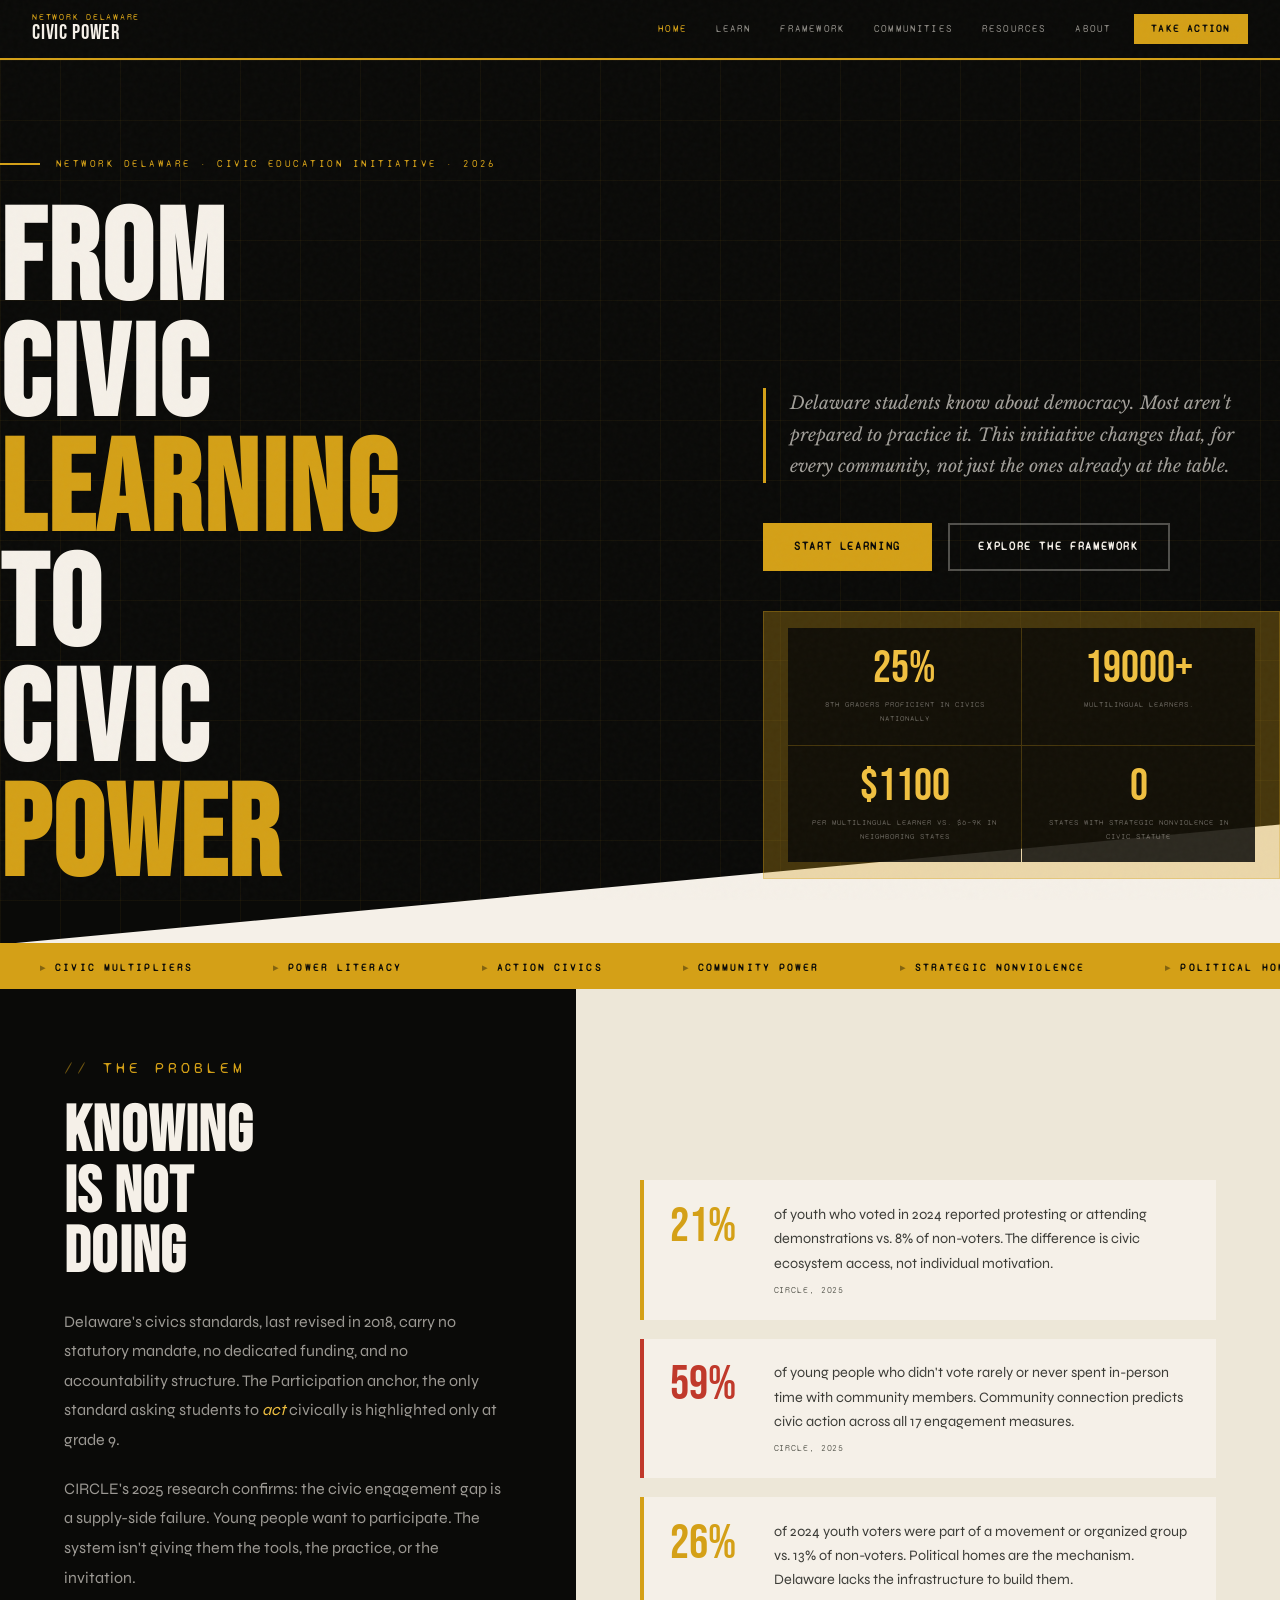
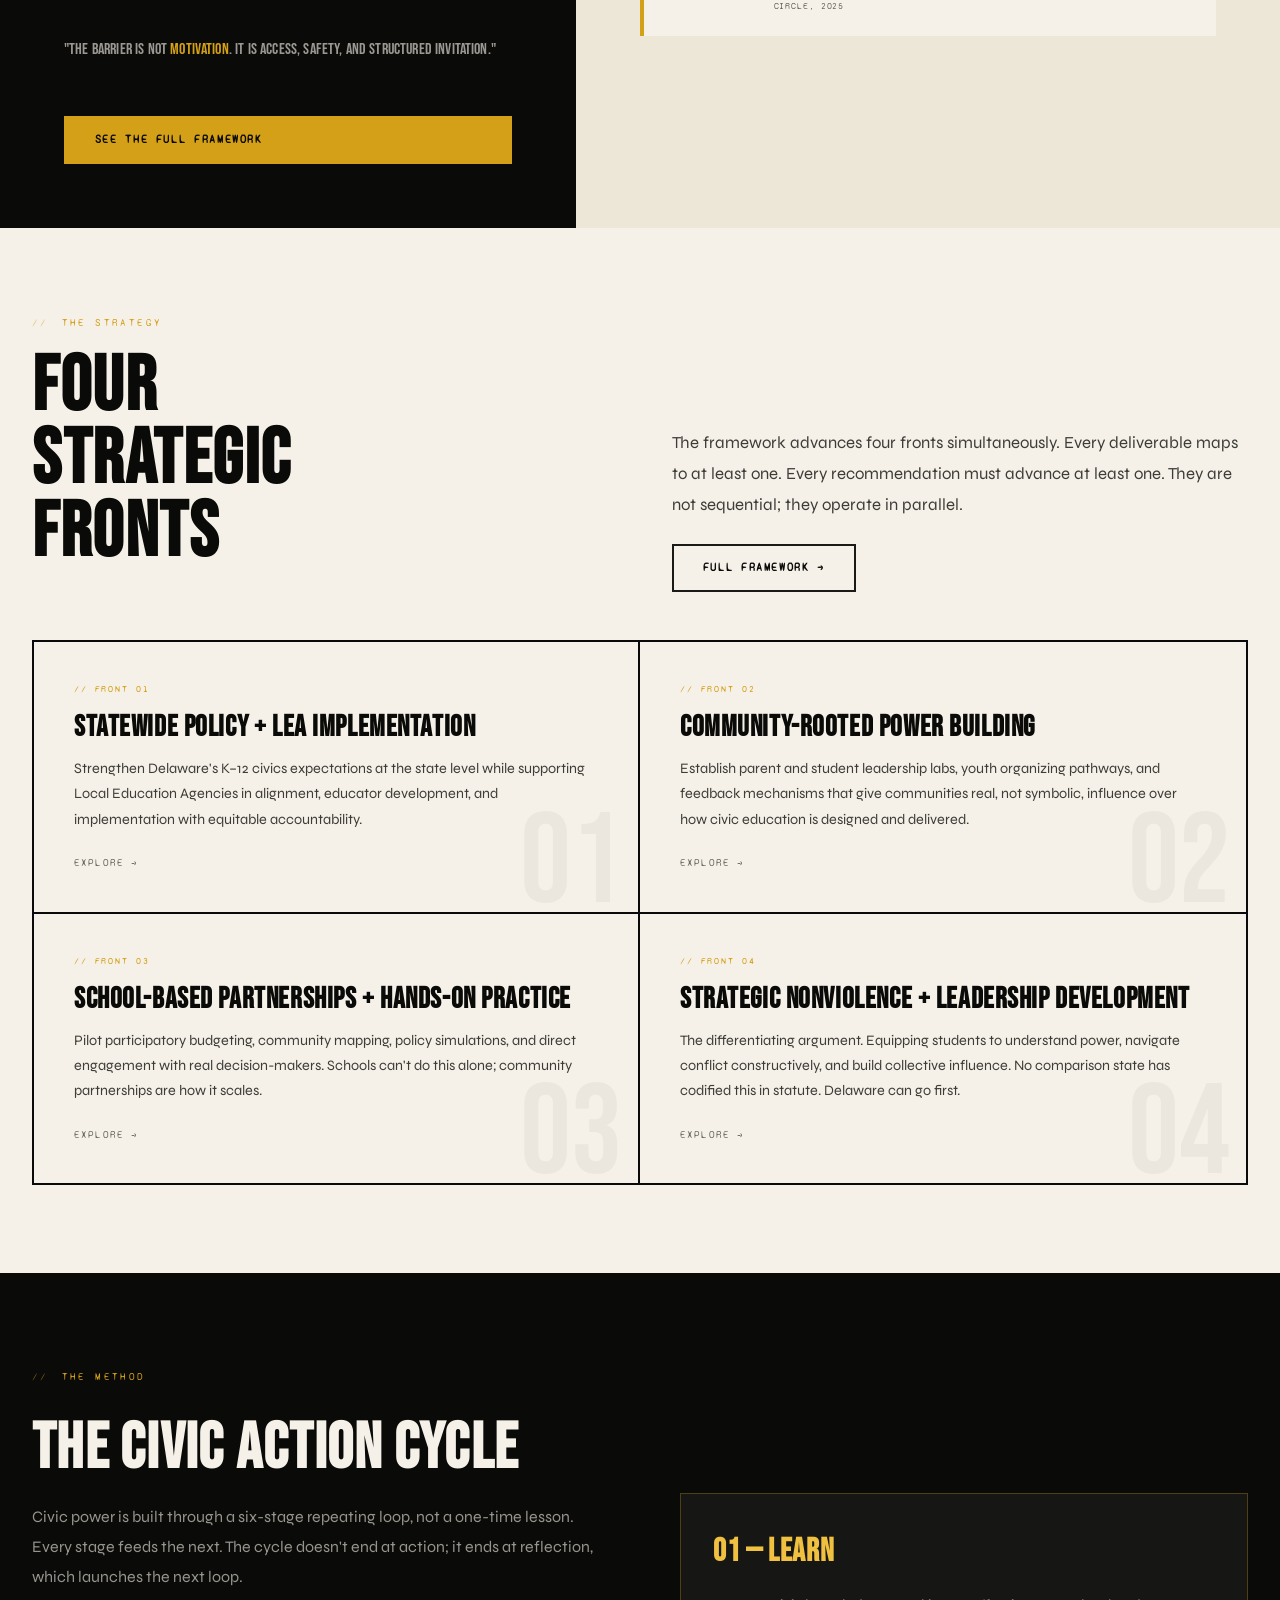
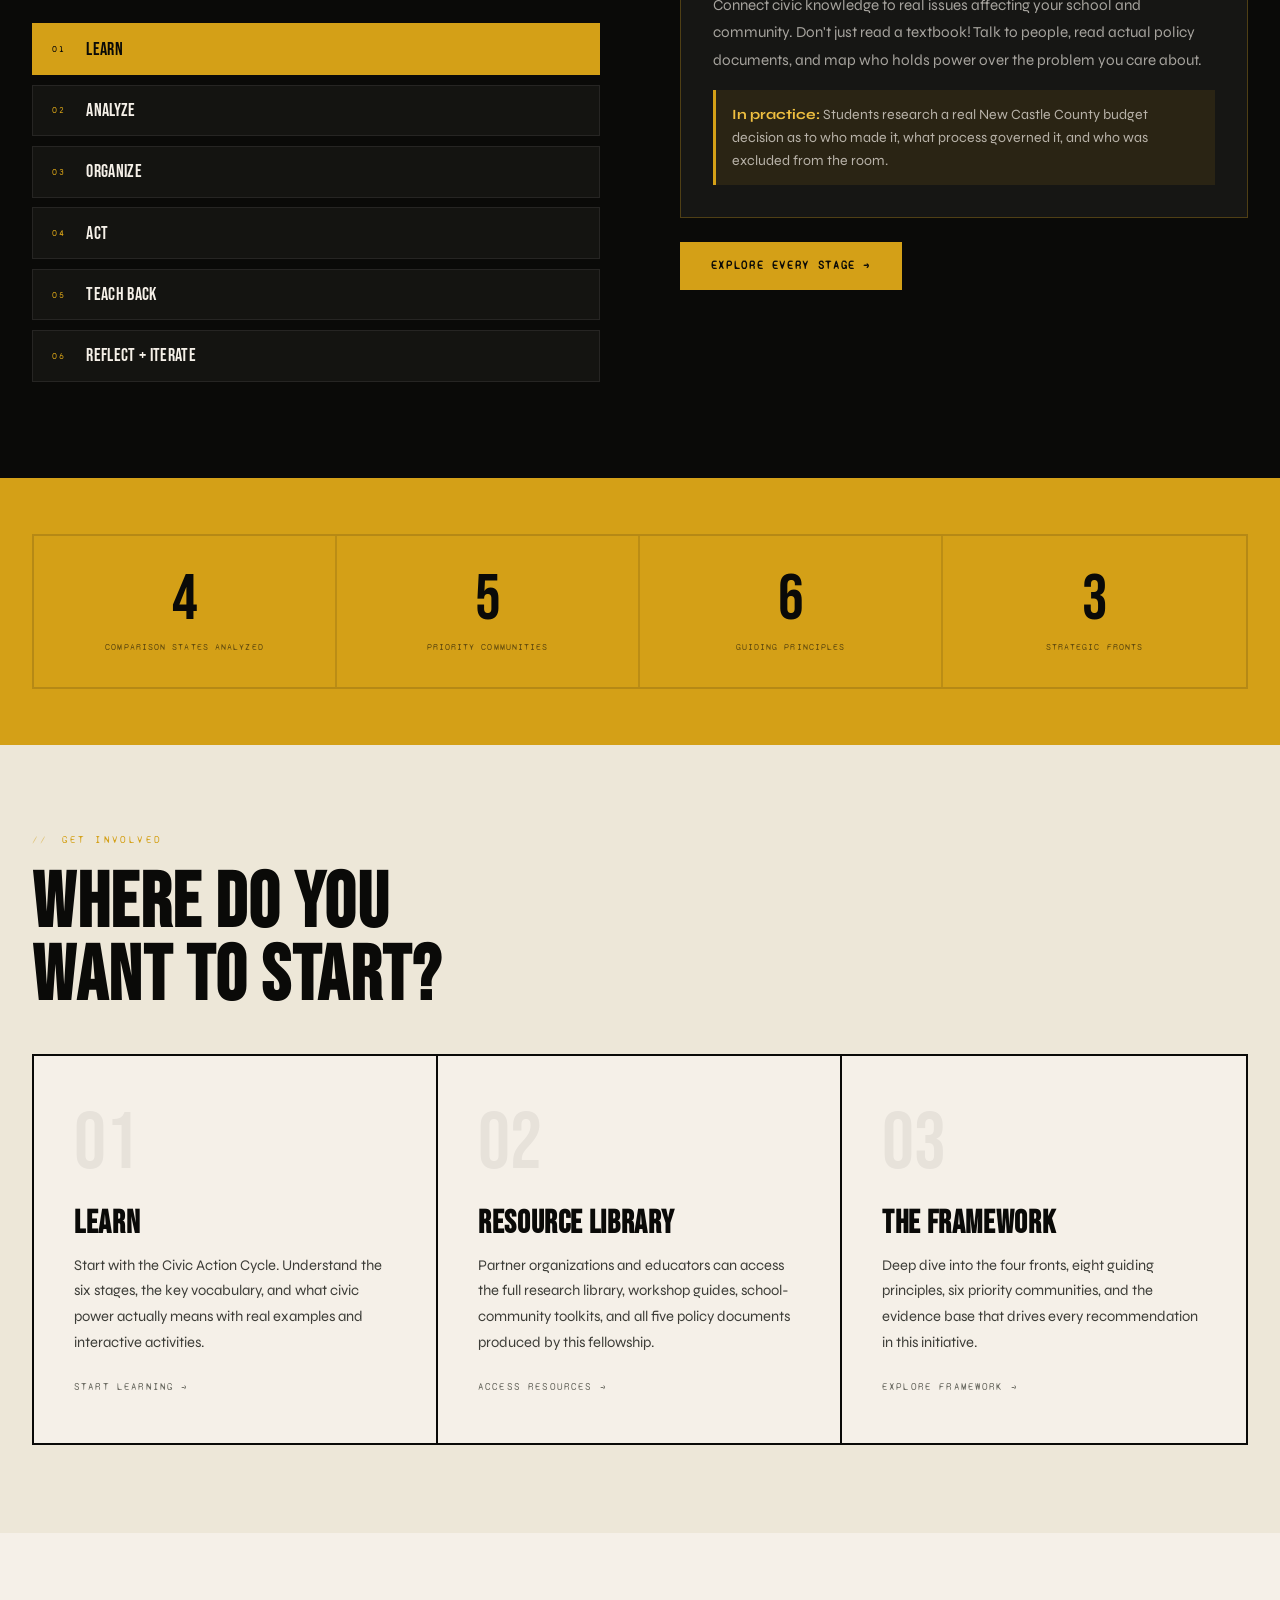
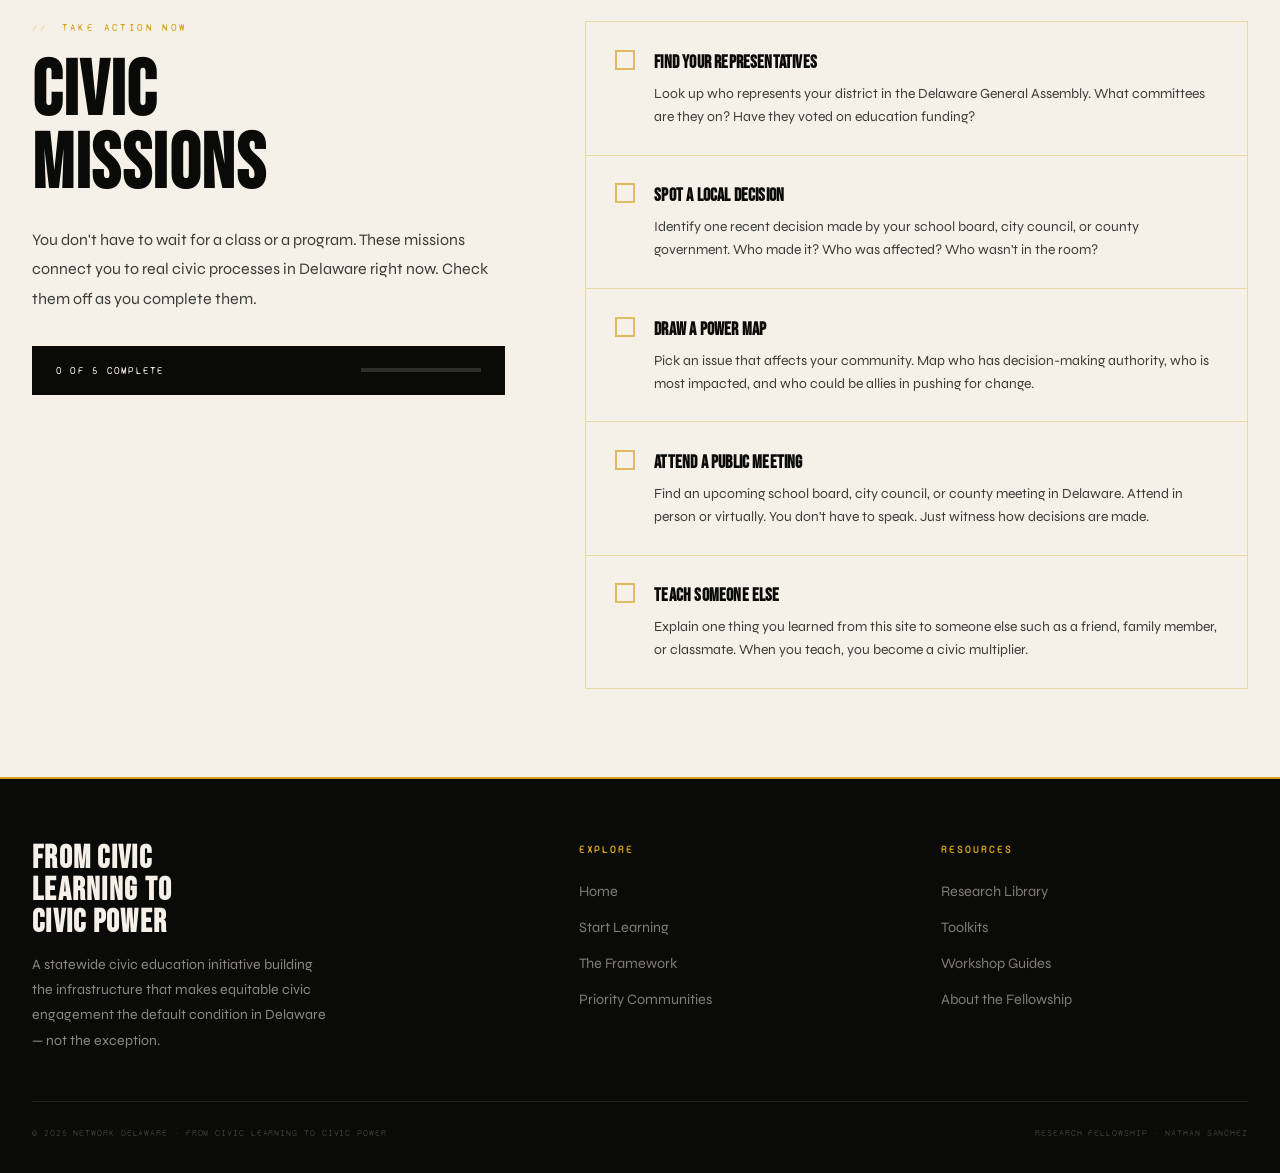
==== index.html @ 2a91a063 "Update" ====
<!DOCTYPE html>
<html lang="en">
<head>
  <meta charset="UTF-8">
  <meta name="viewport" content="width=device-width, initial-scale=1.0">
  <meta name="description" content="From Civic Learning to Civic Power — Network Delaware's statewide K–12 civic education initiative building equitable civic capacity across all communities.">
  <title>From Civic Learning to Civic Power | Network Delaware</title>
  <link rel="stylesheet" href="styles/main.css">
  <style>
    /* ── HERO ─────────────────────────────────────────────── */
    .hero {
      background: var(--black);
      min-height: 92vh;
      display: grid;
      grid-template-rows: 1fr auto;
      position: relative;
      overflow: hidden;
    }
    .hero-grid-bg {
      position: absolute; inset: 0; pointer-events: none;
      background-image:
        linear-gradient(rgba(212,160,23,0.06) 1px, transparent 1px),
        linear-gradient(90deg, rgba(212,160,23,0.06) 1px, transparent 1px);
      background-size: 60px 60px;
    }
    .hero-diagonal {
      position: absolute; bottom: -1px; left: 0; right: 0;
      height: 120px; background: var(--paper);
      clip-path: polygon(0 100%, 100% 100%, 100% 0);
    }
    .hero-content {
      display: flex; flex-direction: column; justify-content: center;
      padding: 6rem 0 3rem;
      position: relative; z-index: 2;
    }
    .hero-eyebrow {
      font-family: var(--font-mono); font-size: 0.62rem;
      letter-spacing: 0.25em; text-transform: uppercase;
      color: var(--gold); margin-bottom: 2rem;
      display: flex; align-items: center; gap: 1rem;
      opacity: 0; animation: fadeUp 0.7s var(--ease-out) 0.1s forwards;
    }
    .hero-eyebrow::before { content: ''; width: 40px; height: 2px; background: var(--gold); }
    .hero-main { display: grid; grid-template-columns: 1.15fr 0.85fr; gap: 4rem; align-items: end; }
    .hero-title {
      font-family: var(--font-display);
      font-size: clamp(4rem, 10vw, 9rem);
      line-height: 0.9; color: var(--white);
      letter-spacing: 0.02em;
      opacity: 0; animation: fadeUp 0.8s var(--ease-out) 0.25s forwards;
    }
    .hero-title .gold { color: var(--gold); }
    .hero-title .strike {
      position: relative; display: inline-block;
      text-decoration: none;
    }
    .hero-title .strike::after {
      content: ''; position: absolute;
      left: 0; right: 0; top: 50%; height: 6px;
      background: var(--red); transform: rotate(-1deg);
    }
    .hero-right {
      opacity: 0; animation: fadeUp 0.7s var(--ease-out) 0.45s forwards;
      padding-bottom: 1rem;
    }
    .hero-sub {
      font-family: var(--font-serif); font-size: 1.1rem; font-style: italic;
      color: rgba(245,240,232,0.65); line-height: 1.8;
      margin-bottom: 2.5rem; border-left: 3px solid var(--gold);
      padding-left: 1.5rem;
    }
    .hero-btns { display: flex; gap: 1rem; flex-wrap: wrap; }
    .hero-ticker {
      background: rgba(212,160,23,0.08); border: 1px solid var(--border);
      padding: 1rem 1.5rem; margin-top: 2.5rem;
      display: grid; grid-template-columns: 1fr 1fr;
      gap: 1px; background: var(--border);
    }
    .ticker-cell {
      background: rgba(10,10,8,0.85);
      padding: 1.2rem 1rem; text-align: center;
    }
    .ticker-num {
      font-family: var(--font-display); font-size: 2.8rem;
      color: var(--gold-lt); display: block; line-height: 1;
    }
    .ticker-label {
      font-family: var(--font-mono); font-size: 0.52rem;
      letter-spacing: 0.12em; text-transform: uppercase;
      color: rgba(245,240,232,0.35); display: block; margin-top: 0.4rem;
    }
    @keyframes fadeUp { from { opacity: 0; transform: translateY(20px); } to { opacity: 1; transform: none; } }

    /* ── ARGUMENT SECTION ─────────────────────────────────── */
    .argument-wrap { background: var(--paper); }
    .argument-inner {
      display: grid; grid-template-columns: 0.9fr 1.1fr;
      gap: 0; min-height: 480px;
    }
    .argument-left {
      background: var(--black); padding: 4rem;
      display: flex; flex-direction: column; justify-content: center;
    }
    .argument-left .section-label { color: var(--gold); }
    .argument-left .section-title { color: var(--white); font-size: clamp(2.5rem, 5vw, 4rem); }
    .argument-left p {
      color: rgba(245,240,232,0.62); line-height: 1.85;
      font-size: 1rem; margin-bottom: 1.2rem;
    }
    .argument-right {
      background: var(--paper-dk); padding: 4rem;
      display: flex; flex-direction: column; gap: 1.2rem; justify-content: center;
    }
    .data-block {
      background: var(--white); border-left: 4px solid var(--gold);
      padding: 1.4rem 1.6rem; display: flex; gap: 1.5rem; align-items: flex-start;
    }
    .data-block.red-accent { border-left-color: var(--red); }
    .data-num {
      font-family: var(--font-display); font-size: 3rem;
      color: var(--gold); line-height: 1; flex-shrink: 0; min-width: 80px;
    }
    .data-num.red { color: var(--red); }
    .data-body p { font-size: 0.9rem; color: var(--gray); line-height: 1.7; }
    .data-body small {
      font-family: var(--font-mono); font-size: 0.55rem;
      letter-spacing: 0.1em; text-transform: uppercase;
      color: var(--gray-lt); display: block; margin-top: 0.4rem;
    }
    .blockquote-pull {
      font-family: var(--font-display); font-size: 2rem;
      color: var(--white); line-height: 1.1; margin-top: 1.5rem;
      letter-spacing: 0.01em;
    }
    .blockquote-pull span { color: var(--gold); }

    /* ── FRONTS ───────────────────────────────────────────── */
    .fronts-wrap { background: var(--paper); overflow: hidden; }
    .fronts-header {
      display: grid; grid-template-columns: 1fr 1fr;
      gap: 4rem; align-items: end; margin-bottom: 3rem;
    }
    .fronts-grid {
      display: grid; grid-template-columns: 1fr 1fr;
      gap: 0; border: 2px solid var(--black);
    }
    .front-card {
      border-right: 2px solid var(--black);
      border-bottom: 2px solid var(--black);
      padding: 2.5rem; background: var(--white);
      transition: background 0.25s; cursor: default;
      position: relative; overflow: hidden;
    }
    .front-card:nth-child(2n) { border-right: none; }
    .front-card:nth-child(3), .front-card:nth-child(4) { border-bottom: none; }
    .front-card::before {
      content: attr(data-num);
      font-family: var(--font-display); font-size: 8rem;
      color: rgba(10,10,8,0.04); position: absolute;
      bottom: -1rem; right: 1rem; line-height: 1;
      pointer-events: none; transition: color 0.25s;
    }
    .front-card:hover { background: var(--black); }
    .front-card:hover .front-num { color: var(--gold); }
    .front-card:hover h3 { color: var(--white); }
    .front-card:hover p { color: rgba(245,240,232,0.55); }
    .front-card:hover .front-arrow { color: var(--gold); }
    .front-card:hover::before { color: rgba(212,160,23,0.08); }
    .front-num {
      font-family: var(--font-mono); font-size: 0.58rem;
      letter-spacing: 0.2em; text-transform: uppercase;
      color: var(--gold); margin-bottom: 1rem; display: block;
      transition: color 0.25s;
    }
    .front-card h3 {
      font-family: var(--font-display); font-size: 1.8rem;
      color: var(--black); margin-bottom: 0.8rem; line-height: 1.05;
      letter-spacing: 0.02em; transition: color 0.25s;
    }
    .front-card p {
      font-size: 0.9rem; color: var(--gray); line-height: 1.75;
      position: relative; z-index: 1; transition: color 0.25s;
    }
    .front-arrow {
      margin-top: 1.5rem; display: block;
      font-family: var(--font-mono); font-size: 0.6rem;
      letter-spacing: 0.12em; text-transform: uppercase;
      color: var(--gray-lt); transition: color 0.25s;
    }

    /* ── CIVIC ACTION WHEEL ───────────────────────────────── */
    .cycle-wrap { background: var(--black); padding: 6rem 0; overflow: hidden; }
    .cycle-inner { display: grid; grid-template-columns: 1fr 1fr; gap: 5rem; align-items: center; }
    .cycle-left .section-label { color: var(--gold); }
    .cycle-left .section-title { color: var(--white); font-size: clamp(2.5rem, 5vw, 4rem); }
    .cycle-left p { color: rgba(245,240,232,0.6); line-height: 1.85; margin-bottom: 2rem; }
    .cycle-visual { position: relative; }
    .cycle-wheel {
      width: 340px; height: 340px; position: relative; margin: 0 auto;
    }
    .cycle-svg { width: 100%; height: 100%; }
    .cycle-detail {
      background: rgba(245,240,232,0.05); border: 1px solid var(--border);
      padding: 2rem; margin-top: 2rem;
    }
    .cycle-detail h4 {
      font-family: var(--font-display); font-size: 2rem;
      color: var(--gold-lt); margin-bottom: 0.8rem; letter-spacing: 0.02em;
    }
    .cycle-detail p { color: rgba(245,240,232,0.65); font-size: 0.95rem; line-height: 1.8; }
    .cycle-detail .cycle-example {
      margin-top: 1rem; padding: 0.8rem 1rem;
      background: rgba(212,160,23,0.1); border-left: 3px solid var(--gold);
      font-size: 0.88rem; color: rgba(245,240,232,0.7);
    }
    .cycle-steps { display: flex; flex-direction: column; gap: 0.6rem; margin-top: 2rem; }
    .cycle-step-btn {
      display: flex; align-items: center; gap: 1rem;
      padding: 0.9rem 1.2rem; background: rgba(245,240,232,0.04);
      border: 1px solid rgba(245,240,232,0.08); cursor: pointer;
      transition: all 0.2s; text-align: left; width: 100%;
    }
    .cycle-step-btn:hover { background: rgba(212,160,23,0.1); border-color: var(--border); }
    .cycle-step-btn.active { background: var(--gold); border-color: var(--gold); }
    .cycle-step-btn.active .step-num, .cycle-step-btn.active .step-name { color: var(--black); }
    .step-num {
      font-family: var(--font-mono); font-size: 0.58rem;
      letter-spacing: 0.15em; color: var(--gold); min-width: 18px;
    }
    .step-name {
      font-family: var(--font-display); font-size: 1.1rem;
      color: var(--white); letter-spacing: 0.02em;
    }

    /* ── STATS STRIP ──────────────────────────────────────── */
    .stats-strip { background: var(--gold); padding: 3.5rem 0; }
    .stats-inner {
      display: grid; grid-template-columns: repeat(4, 1fr);
      gap: 0; border: 2px solid rgba(10,10,8,0.15);
    }
    .stat-block {
      padding: 2rem 1.5rem; text-align: center;
      border-right: 2px solid rgba(10,10,8,0.12);
    }
    .stat-block:last-child { border-right: none; }
    .stat-n {
      font-family: var(--font-display); font-size: 4rem;
      color: var(--black); line-height: 1; display: block;
    }
    .stat-lbl {
      font-family: var(--font-mono); font-size: 0.57rem;
      letter-spacing: 0.12em; text-transform: uppercase;
      color: rgba(10,10,8,0.55); display: block; margin-top: 0.5rem;
    }

    /* ── GET INVOLVED ─────────────────────────────────────── */
    .involved-wrap { background: var(--paper-dk); }
    .involved-grid {
      display: grid; grid-template-columns: repeat(3,1fr);
      gap: 0; border: 2px solid var(--black);
    }
    .involved-card {
      padding: 3rem 2.5rem; border-right: 2px solid var(--black);
      text-decoration: none; color: inherit; display: block;
      transition: background 0.25s; position: relative;
      background: var(--white);
    }
    .involved-card:last-child { border-right: none; }
    .involved-card:hover { background: var(--black); }
    .involved-card:hover h3 { color: var(--gold); }
    .involved-card:hover p { color: rgba(245,240,232,0.55); }
    .involved-card:hover .inv-arrow { color: var(--gold); }
    .inv-num {
      font-family: var(--font-display); font-size: 5rem;
      color: rgba(10,10,8,0.06); line-height: 1; margin-bottom: 1.5rem;
      display: block; transition: color 0.25s;
    }
    .involved-card:hover .inv-num { color: rgba(212,160,23,0.08); }
    .involved-card h3 {
      font-family: var(--font-display); font-size: 2rem;
      color: var(--black); margin-bottom: 0.8rem; line-height: 1;
      letter-spacing: 0.02em; transition: color 0.25s;
    }
    .involved-card p {
      font-size: 0.92rem; color: var(--gray); line-height: 1.75;
      transition: color 0.25s;
    }
    .inv-arrow {
      margin-top: 1.5rem; display: block;
      font-family: var(--font-mono); font-size: 0.6rem;
      letter-spacing: 0.12em; text-transform: uppercase;
      color: var(--gray-lt); transition: color 0.25s;
    }

    /* ── MISSION TICKER ───────────────────────────────────── */
    .mission-wrap { background: var(--paper); padding: 5.5rem 0; }
    .mission-inner { display: grid; grid-template-columns: 1fr 1.4fr; gap: 5rem; align-items: start; }
    .mission-cards { display: flex; flex-direction: column; gap: 0; }
    .mission-item {
      padding: 1.6rem 1.8rem; background: var(--white);
      border: 1px solid var(--border); border-bottom: none;
      display: flex; gap: 1.2rem; align-items: flex-start;
      cursor: pointer; transition: background 0.2s;
    }
    .mission-item:last-child { border-bottom: 1px solid var(--border); }
    .mission-item:hover { background: var(--gold-dim); }
    .mission-check {
      width: 20px; height: 20px; border: 2px solid var(--border-str);
      flex-shrink: 0; margin-top: 2px; display: flex;
      align-items: center; justify-content: center; cursor: pointer;
      transition: all 0.2s;
    }
    .mission-check.done { background: var(--gold); border-color: var(--gold); }
    .mission-check.done::after { content: '✓'; font-size: 0.7rem; color: var(--black); font-weight: 700; }
    .mission-text h4 {
      font-family: var(--font-display); font-size: 1.15rem;
      color: var(--black); margin-bottom: 0.3rem; letter-spacing: 0.01em;
    }
    .mission-text p { font-size: 0.87rem; color: var(--gray); line-height: 1.65; }
    .mission-progress {
      margin-top: 2rem; padding: 1rem 1.5rem;
      background: var(--black); color: var(--white);
      font-family: var(--font-mono); font-size: 0.65rem;
      letter-spacing: 0.12em; text-transform: uppercase;
      display: flex; justify-content: space-between; align-items: center;
    }
    .progress-bar-wrap { width: 120px; height: 4px; background: rgba(245,240,232,0.15); }
    .progress-bar-fill { height: 100%; background: var(--gold); transition: width 0.4s var(--ease-out); }

    @media (max-width: 900px) {
      .hero-main, .argument-inner, .fronts-header, .cycle-inner,
      .mission-inner { grid-template-columns: 1fr; }
      .fronts-grid, .involved-grid { grid-template-columns: 1fr; }
      .fronts-grid .front-card { border-right: none; border-bottom: 2px solid var(--black); }
      .fronts-grid .front-card:last-child { border-bottom: none; }
      .involved-card { border-right: none; border-bottom: 2px solid var(--black); }
      .involved-card:last-child { border-bottom: none; }
      .stats-inner { grid-template-columns: 1fr 1fr; }
      .stat-block:nth-child(2) { border-right: none; }
      .stat-block:nth-child(3) { border-right: 2px solid rgba(10,10,8,0.12); }
      .cycle-wheel { width: 260px; height: 260px; }
      .argument-left, .argument-right { padding: 3rem 2rem; }
    }
    @media (max-width: 600px) {
      .hero-ticker { grid-template-columns: 1fr 1fr; }
      .stats-inner { grid-template-columns: 1fr 1fr; }
    }
  </style>
</head>
<body>
  <div id="nav-placeholder"></div>
  <main id="main">

    <!-- ── HERO ────────────────────────────────────────────── -->
    <section class="hero" aria-labelledby="hero-heading">
      <div class="hero-grid-bg" aria-hidden="true"></div>
      <div class="container hero-content">
        <p class="hero-eyebrow">Network Delaware &middot; Civic Education Initiative &middot; 2026</p>
        <div class="hero-main">
          <div>
            <h1 class="hero-title" id="hero-heading">
              FROM<br>CIVIC<br><span class="gold">LEARNING</span></span><br>TO<br>CIVIC<br><span class="gold">POWER</span>
            </h1>
          </div>
          <div class="hero-right">
            <p class="hero-sub">Delaware students know about democracy. Most aren't prepared to practice it. This initiative changes that, for every community, not just the ones already at the table.</p>
            <div class="hero-btns">
              <a href="learn.html" class="btn btn-gold">Start Learning</a>
              <a href="framework.html" class="btn btn-ghost">Explore the Framework</a>
            </div>
            <div class="hero-ticker" aria-label="Key statistics">
              <div class="ticker-cell">
                <span class="ticker-num" data-count="25" data-suffix="%">&lt;25%</span>
                <span class="ticker-label">8th graders proficient in civics nationally</span>
              </div>
              <div class="ticker-cell">
                <span class="ticker-num" data-count="19000" data-suffix="+">19K+</span>
                <span class="ticker-label">Multilingual learners.</span>
              </div>
              <div class="ticker-cell">
                <span class="ticker-num" data-count="1100" data-prefix="$">$1,100</span>
                <span class="ticker-label">Per multilingual learner vs. $6–9K in neighboring states</span>
              </div>
              <div class="ticker-cell">
                <span class="ticker-num" data-count="0">0</span>
                <span class="ticker-label">States with strategic nonviolence in civic statute</span>
              </div>
            </div>
          </div>
        </div>
      </div>
      <div class="hero-diagonal" aria-hidden="true"></div>
    </section>

    <!-- ── MARQUEE ──────────────────────────────────────────── -->
    <div class="marquee-wrap" aria-hidden="true">
      <div class="marquee-track">
        <span>Civic Multipliers</span><span>Power Literacy</span><span>Action Civics</span>
        <span>Community Power</span><span>Strategic Nonviolence</span><span>Political Homes</span>
        <span>Civic Action Cycle</span><span>Equity by Design</span><span>Four Fronts</span>
        <span>Delaware Leads</span><span>Real Decisions</span><span>Not Symbolic</span>
        <span>Civic Multipliers</span><span>Power Literacy</span><span>Action Civics</span>
        <span>Community Power</span><span>Strategic Nonviolence</span><span>Political Homes</span>
        <span>Civic Action Cycle</span><span>Equity by Design</span><span>Four Fronts</span>
        <span>Delaware Leads</span><span>Real Decisions</span><span>Not Symbolic</span>
      </div>
    </div>

    <!-- ── THE ARGUMENT ─────────────────────────────────────── -->
    <section class="argument-wrap" aria-labelledby="argument-heading">
      <div class="argument-inner">
        <div class="argument-left reveal-left">
          <p class="section-label">The Problem</p>
          <h2 class="section-title" id="argument-heading">KNOWING<br>IS NOT<br>DOING</h2>
          <p>Delaware's civics standards, last revised in 2018, carry no statutory mandate, no dedicated funding, and no accountability structure. The Participation anchor, the only standard asking students to <em style="color:var(--gold-lt);font-style:italic">act</em> civically is highlighted only at grade 9.</p>
          <p>CIRCLE's 2025 research confirms: the civic engagement gap is a supply-side failure. Young people want to participate. The system isn't giving them the tools, the practice, or the invitation.</p>
          <p class="blockquote-pull">"The barrier is not <span>motivation</span>. It is access, safety, and structured invitation."</p>
          <a href="framework.html" class="btn btn-gold" style="margin-top:2rem">See the Full Framework</a>
        </div>
        <div class="argument-right">
          <div class="data-block reveal">
            <span class="data-num" data-count="22" data-suffix="%">22%</span>
            <div class="data-body">
              <p>of youth who voted in 2024 reported protesting or attending demonstrations vs. 8% of non-voters. The difference is civic ecosystem access, not individual motivation.</p>
              <small>CIRCLE, 2025</small>
            </div>
          </div>
          <div class="data-block red-accent reveal reveal-delay-1">
            <span class="data-num red" data-count="61" data-suffix="%">61%</span>
            <div class="data-body">
              <p>of young people who didn't vote rarely or never spent in-person time with community members. Community connection predicts civic action across all 17 engagement measures.</p>
              <small>CIRCLE, 2025</small>
            </div>
          </div>
          <div class="data-block reveal reveal-delay-2">
            <span class="data-num" data-count="27" data-suffix="%">27%</span>
            <div class="data-body">
              <p>of 2024 youth voters were part of a movement or organized group vs. 13% of non-voters. Political homes are the mechanism. Delaware lacks the infrastructure to build them.</p>
              <small>CIRCLE, 2025</small>
            </div>
          </div>
        </div>
      </div>
    </section>

    <!-- ── FOUR FRONTS ───────────────────────────────────────── -->
    <section class="fronts-wrap section-pad" aria-labelledby="fronts-heading">
      <div class="container">
        <div class="fronts-header">
          <div class="reveal">
            <p class="section-label">The Strategy</p>
            <h2 class="section-title" id="fronts-heading">FOUR<br>STRATEGIC<br>FRONTS</h2>
          </div>
          <div class="reveal reveal-delay-1">
            <p class="section-body" style="margin-bottom:1.5rem">The framework advances four fronts simultaneously. Every deliverable maps to at least one. Every recommendation must advance at least one. They are not sequential; they operate in parallel.</p>
            <a href="framework.html" class="btn btn-outline">Full Framework →</a>
          </div>
        </div>
        <div class="fronts-grid">
          <a href="framework.html#front1" class="front-card reveal" data-num="01">
            <span class="front-num">// Front 01</span>
            <h3>STATEWIDE POLICY + LEA IMPLEMENTATION</h3>
            <p>Strengthen Delaware's K–12 civics expectations at the state level while supporting Local Education Agencies in alignment, educator development, and implementation with equitable accountability.</p>
            <span class="front-arrow">Explore →</span>
          </a>
          <a href="framework.html#front2" class="front-card reveal reveal-delay-1" data-num="02">
            <span class="front-num">// Front 02</span>
            <h3>COMMUNITY-ROOTED POWER BUILDING</h3>
            <p>Establish parent and student leadership labs, youth organizing pathways, and feedback mechanisms that give communities real, not symbolic, influence over how civic education is designed and delivered.</p>
            <span class="front-arrow">Explore →</span>
          </a>
          <a href="framework.html#front3" class="front-card reveal reveal-delay-2" data-num="03">
            <span class="front-num">// Front 03</span>
            <h3>SCHOOL-BASED PARTNERSHIPS + HANDS-ON PRACTICE</h3>
            <p>Pilot participatory budgeting, community mapping, policy simulations, and direct engagement with real decision-makers. Schools can't do this alone; community partnerships are how it scales.</p>
            <span class="front-arrow">Explore →</span>
          </a>
          <a href="framework.html#front4" class="front-card reveal reveal-delay-3" data-num="04">
            <span class="front-num">// Front 04</span>
            <h3>STRATEGIC NONVIOLENCE + LEADERSHIP DEVELOPMENT</h3>
            <p>The differentiating argument. Equipping students to understand power, navigate conflict constructively, and build collective influence. No comparison state has codified this in statute. Delaware can go first.</p>
            <span class="front-arrow">Explore →</span>
          </a>
        </div>
      </div>
    </section>

    <!-- ── CIVIC ACTION CYCLE ─────────────────────────────────── -->
    <section class="cycle-wrap" aria-labelledby="cycle-heading">
      <div class="container">
        <div class="cycle-inner">
          <div class="cycle-left">
            <p class="section-label reveal">The Method</p>
            <h2 class="section-title reveal" id="cycle-heading">THE CIVIC ACTION CYCLE</h2>
            <p class="reveal">Civic power is built through a six-stage repeating loop, not a one-time lesson. Every stage feeds the next. The cycle doesn't end at action; it ends at reflection, which launches the next loop.</p>
            <div class="cycle-steps">
              <button class="cycle-step-btn active" data-step="0">
                <span class="step-num">01</span><span class="step-name">LEARN</span>
              </button>
              <button class="cycle-step-btn" data-step="1">
                <span class="step-num">02</span><span class="step-name">ANALYZE</span>
              </button>
              <button class="cycle-step-btn" data-step="2">
                <span class="step-num">03</span><span class="step-name">ORGANIZE</span>
              </button>
              <button class="cycle-step-btn" data-step="3">
                <span class="step-num">04</span><span class="step-name">ACT</span>
              </button>
              <button class="cycle-step-btn" data-step="4">
                <span class="step-num">05</span><span class="step-name">TEACH BACK</span>
              </button>
              <button class="cycle-step-btn" data-step="5">
                <span class="step-num">06</span><span class="step-name">REFLECT + ITERATE</span>
              </button>
            </div>
          </div>
          <div class="cycle-visual">
            <div class="cycle-detail" id="cycle-detail">
              <h4 id="cycle-title">01 — LEARN</h4>
              <p id="cycle-desc">Connect civic knowledge to real issues affecting your school and community. Don't just read a textbook! Talk to people, read actual policy documents, and map who holds power over the problem you care about.</p>
              <div class="cycle-example" id="cycle-example">
                <strong style="color:var(--gold-lt)">In practice:</strong> Students research a real New Castle County budget decision as to who made it, what process governed it, and who was excluded from the room.
              </div>
            </div>
            <a href="learn.html" class="btn btn-gold" style="margin-top:1.5rem;display:inline-flex">Explore Every Stage →</a>
          </div>
        </div>
      </div>
    </section>

    <!-- ── STATS STRIP ─────────────────────────────────────────── -->
    <div class="stats-strip" aria-label="Key initiative statistics">
      <div class="container">
        <div class="stats-inner">
          <div class="stat-block reveal">
            <span class="stat-n" data-count="5">5</span>
            <span class="stat-lbl">Comparison States Analyzed</span>
          </div>
          <div class="stat-block reveal reveal-delay-1">
            <span class="stat-n" data-count="6">6</span>
            <span class="stat-lbl">Priority Communities</span>
          </div>
          <div class="stat-block reveal reveal-delay-2">
            <span class="stat-n" data-count="8">8</span>
            <span class="stat-lbl">Guiding Principles</span>
          </div>
          <div class="stat-block reveal reveal-delay-3">
            <span class="stat-n" data-count="4">4</span>
            <span class="stat-lbl">Strategic Fronts</span>
          </div>
        </div>
      </div>
    </div>

    <!-- ── GET INVOLVED ────────────────────────────────────────── -->
    <section class="involved-wrap section-pad" aria-labelledby="involved-heading" id="act">
      <div class="container">
        <p class="section-label reveal">Get Involved</p>
        <h2 class="section-title reveal" id="involved-heading" style="margin-bottom:2.5rem">WHERE DO YOU<br>WANT TO START?</h2>
        <div class="involved-grid">
          <a href="learn.html" class="involved-card reveal">
            <span class="inv-num">01</span>
            <h3>LEARN</h3>
            <p>Start with the Civic Action Cycle. Understand the six stages, the key vocabulary, and what civic power actually means with real examples and interactive activities.</p>
            <span class="inv-arrow">Start Learning →</span>
          </a>
          <a href="resources.html" class="involved-card reveal reveal-delay-1">
            <span class="inv-num">02</span>
            <h3>RESOURCE LIBRARY</h3>
            <p>Partner organizations and educators can access the full research library, workshop guides, school-community toolkits, and all five policy documents produced by this fellowship.</p>
            <span class="inv-arrow">Access Resources →</span>
          </a>
          <a href="framework.html" class="involved-card reveal reveal-delay-2">
            <span class="inv-num">03</span>
            <h3>THE FRAMEWORK</h3>
            <p>Deep dive into the four fronts, eight guiding principles, six priority communities, and the evidence base that drives every recommendation in this initiative.</p>
            <span class="inv-arrow">Explore Framework →</span>
          </a>
        </div>
      </div>
    </section>

    <!-- ── CIVIC MISSIONS ─────────────────────────────────────── -->
    <section class="mission-wrap" aria-labelledby="mission-heading">
      <div class="container">
        <div class="mission-inner">
          <div>
            <p class="section-label reveal">Take Action Now</p>
            <h2 class="section-title reveal" id="mission-heading">CIVIC<br>MISSIONS</h2>
            <p class="reveal" style="color:var(--gray);line-height:1.85;margin-bottom:2rem">You don't have to wait for a class or a program. These missions connect you to real civic processes in Delaware right now. Check them off as you complete them.</p>
            <div class="mission-progress reveal">
              <span id="mission-count">0 of 5 Complete</span>
              <div class="progress-bar-wrap">
                <div class="progress-bar-fill" id="mission-bar" style="width:0%"></div>
              </div>
            </div>
          </div>
          <div class="mission-cards reveal reveal-delay-1">
            <div class="mission-item" onclick="toggleMission(this)">
              <div class="mission-check"></div>
              <div class="mission-text">
                <h4>Find Your Representatives</h4>
                <p>Look up who represents your district in the Delaware General Assembly. What committees are they on? Have they voted on education funding?</p>
              </div>
            </div>
            <div class="mission-item" onclick="toggleMission(this)">
              <div class="mission-check"></div>
              <div class="mission-text">
                <h4>Spot a Local Decision</h4>
                <p>Identify one recent decision made by your school board, city council, or county government. Who made it? Who was affected? Who wasn't in the room?</p>
              </div>
            </div>
            <div class="mission-item" onclick="toggleMission(this)">
              <div class="mission-check"></div>
              <div class="mission-text">
                <h4>Draw a Power Map</h4>
                <p>Pick an issue that affects your community. Map who has decision-making authority, who is most impacted, and who could be allies in pushing for change.</p>
              </div>
            </div>
            <div class="mission-item" onclick="toggleMission(this)">
              <div class="mission-check"></div>
              <div class="mission-text">
                <h4>Attend a Public Meeting</h4>
                <p>Find an upcoming school board, city council, or county meeting in Delaware. Attend in person or virtually. You don't have to speak. Just witness how decisions are made.</p>
              </div>
            </div>
            <div class="mission-item" onclick="toggleMission(this)">
              <div class="mission-check"></div>
              <div class="mission-text">
                <h4>Teach Someone Else</h4>
                <p>Explain one thing you learned from this site to someone else such as a friend, family member, or classmate. When you teach, you become a civic multiplier.</p>
              </div>
            </div>
          </div>
        </div>
      </div>
    </section>

  </main>
  <div id="footer-placeholder"></div>
  <script src="scripts/main.js"></script>
  <script>
    // Civic Action Cycle
    const cycleData = [
      {
        title: '01 — LEARN',
        desc: 'Connect civic knowledge to real issues affecting your school and community. Read actual policy documents. Map who holds power over the problem you care about — and how that power was acquired.',
        example: 'Students research a real New Castle County budget decision — who made it, what process governed it, and who was excluded from the room.'
      },
      {
        title: '02 — ANALYZE',
        desc: 'Map stakeholders and identify root causes vs. surface symptoms. Ask: whose voices are missing from the current process? What would have to change for those voices to matter?',
        example: 'Students build a power map showing who controls the school district budget, identifying allies, obstacles, and leverage points.'
      },
      {
        title: '03 — ORGANIZE',
        desc: 'Build the coalition. Distribute roles based on skills, not seniority. Agree on a shared strategy — not just a shared goal. Collective strategy is different from individual plans added together.',
        example: 'Students divide into teams: research, communications, coalition-building, and logistics — each with a defined deliverable before the action date.'
      },
      {
        title: '04 — ACT',
        desc: 'Engage a real decision-making space. Testimony. Participatory budgeting. A formal proposal to a school board. The measure is institutional accountability — not whether it got a newsletter mention.',
        example: 'Student cohort presents a community-sourced budget proposal to the school board and receives a written response within 30 days.'
      },
      {
        title: '05 — TEACH BACK',
        desc: 'Share what you learned. Not as a summary — as a facilitated experience that builds the next person\'s capacity to do what you just did. This is how you become a civic multiplier.',
        example: 'Students run a 30-minute workshop for a younger cohort, walking them through the power map they built and what changed because of it.'
      },
      {
        title: '06 — REFLECT + ITERATE',
        desc: 'Be honest. What did the action actually accomplish? What would you change? Reflection is not celebration — it\'s structural analysis that makes the next cycle more effective.',
        example: 'The group identifies which of their three asks the board agreed to, and why — then plans the next campaign accordingly.'
      }
    ];

    document.querySelectorAll('.cycle-step-btn').forEach((btn, i) => {
      btn.addEventListener('click', () => {
        document.querySelectorAll('.cycle-step-btn').forEach(b => b.classList.remove('active'));
        btn.classList.add('active');
        const d = cycleData[i];
        document.getElementById('cycle-title').textContent = d.title;
        document.getElementById('cycle-desc').textContent = d.desc;
        document.getElementById('cycle-example').innerHTML = `<strong style="color:var(--gold-lt)">In practice:</strong> ${d.example}`;
      });
    });

    // Mission tracker
    function toggleMission(el) {
      const check = el.querySelector('.mission-check');
      check.classList.toggle('done');
      updateMissions();
    }
    function updateMissions() {
      const all = document.querySelectorAll('.mission-check');
      const done = document.querySelectorAll('.mission-check.done').length;
      document.getElementById('mission-count').textContent = `${done} of ${all.length} Complete`;
      document.getElementById('mission-bar').style.width = `${(done / all.length) * 100}%`;
    }
  </script>
</body>
</html>
---- styles/main.css ----
/* ============================================================
   FROM CIVIC LEARNING TO CIVIC POWER — Network Delaware
   Revamped Stylesheet — Civic Activist Aesthetic
   ============================================================ */

@import url('https://fonts.googleapis.com/css2?family=Bebas+Neue&family=Syne:wght@400;500;600;700;800&family=Syne+Mono&family=Libre+Baskerville:ital,wght@0,400;0,700;1,400&display=swap');

/* ── TOKENS ─────────────────────────────────────────────── */
:root {
  --black:      #0a0a08;
  --white:      #f5f0e8;
  --gold:       #d4a017;
  --gold-lt:    #f0c040;
  --gold-dim:   rgba(212,160,23,0.15);
  --red:        #c0392b;
  --red-dim:    rgba(192,57,43,0.12);
  --ink:        #1a1a16;
  --gray:       #3d3d38;
  --gray-lt:    #6b6b62;
  --border:     rgba(212,160,23,0.3);
  --border-str: rgba(212,160,23,0.65);
  --paper:      #f5f0e8;
  --paper-dk:   #ede7d8;
  --shadow:     0 6px 32px rgba(10,10,8,0.22);
  --shadow-lg:  0 16px 56px rgba(10,10,8,0.32);
  --radius:     2px;

  --font-display: 'Bebas Neue', 'Impact', sans-serif;
  --font-body:    'Syne', system-ui, sans-serif;
  --font-serif:   'Libre Baskerville', Georgia, serif;
  --font-mono:    'Syne Mono', 'Courier New', monospace;
  --ease-out: cubic-bezier(0.22, 1, 0.36, 1);
}

/* ── RESET ──────────────────────────────────────────────── */
*, *::before, *::after { box-sizing: border-box; margin: 0; padding: 0; }
html { scroll-behavior: smooth; font-size: 16px; }
body {
  font-family: var(--font-body);
  background: var(--paper);
  color: var(--ink);
  line-height: 1.65;
  font-weight: 400;
  -webkit-font-smoothing: antialiased;
  cursor: default;
}
img, video { max-width: 100%; display: block; }
a { color: inherit; text-decoration: none; }
button { font-family: inherit; cursor: pointer; border: none; background: none; }

/* ── NOISE TEXTURE ──────────────────────────────────────── */
body::after {
  content: '';
  position: fixed;
  inset: 0;
  pointer-events: none;
  z-index: 9999;
  opacity: 0.025;
  background-image: url("data:image/svg+xml,%3Csvg viewBox='0 0 200 200' xmlns='http://www.w3.org/2000/svg'%3E%3Cfilter id='n'%3E%3CfeTurbulence type='fractalNoise' baseFrequency='0.9' numOctaves='4' stitchTiles='stitch'/%3E%3C/filter%3E%3Crect width='100%25' height='100%25' filter='url(%23n)'/%3E%3C/svg%3E");
}

/* ── SKIP LINK ──────────────────────────────────────────── */
.skip-link {
  position: absolute; top: -100%; left: 1rem;
  background: var(--black); color: var(--gold);
  padding: 0.5rem 1rem; font-size: 0.85rem; z-index: 9999;
  transition: top 0.2s;
}
.skip-link:focus { top: 1rem; }

/* ── NAV ─────────────────────────────────────────────────── */
#site-nav {
  position: sticky; top: 0; z-index: 800;
  background: var(--black);
  border-bottom: 2px solid var(--gold);
}
.nav-inner {
  max-width: 1280px; margin: 0 auto; padding: 0 2rem;
  display: flex; align-items: center; justify-content: space-between;
  height: 58px;
}
.nav-brand { display: flex; flex-direction: column; line-height: 1.1; }
.nav-brand-top {
  font-family: var(--font-mono); font-size: 0.55rem;
  letter-spacing: 0.2em; text-transform: uppercase; color: var(--gold);
}
.nav-brand-main {
  font-family: var(--font-display); font-size: 1.3rem;
  color: var(--white); letter-spacing: 0.04em;
}
.nav-links { display: flex; align-items: center; gap: 0; list-style: none; }
.nav-links a {
  display: block; padding: 0.4rem 0.9rem;
  font-family: var(--font-mono); font-size: 0.62rem;
  letter-spacing: 0.12em; text-transform: uppercase;
  color: rgba(245,240,232,0.55);
  transition: color 0.18s;
}
.nav-links a:hover { color: var(--gold); }
.nav-links a[aria-current="page"] { color: var(--gold); }
.nav-cta {
  background: var(--gold) !important; color: var(--black) !important;
  font-weight: 700 !important; padding: 0.4rem 1.1rem !important;
  margin-left: 0.5rem;
}
.nav-cta:hover { background: var(--gold-lt) !important; }

.nav-toggle {
  display: none; flex-direction: column; gap: 5px;
  padding: 6px; background: none; border: none;
}
.nav-toggle span {
  width: 22px; height: 2px; background: var(--white);
  border-radius: 2px; transition: all 0.3s; display: block;
}
.nav-toggle[aria-expanded="true"] span:nth-child(1) { transform: rotate(45deg) translate(5px,5px); }
.nav-toggle[aria-expanded="true"] span:nth-child(2) { opacity: 0; }
.nav-toggle[aria-expanded="true"] span:nth-child(3) { transform: rotate(-45deg) translate(5px,-5px); }

/* ── LAYOUT ─────────────────────────────────────────────── */
.container { max-width: 1280px; margin: 0 auto; padding: 0 2rem; }
.section-pad { padding: 5.5rem 0; }
.section-pad-sm { padding: 3.5rem 0; }

.section-label {
  font-family: var(--font-mono); font-size: 0.6rem;
  letter-spacing: 0.25em; text-transform: uppercase;
  color: var(--gold); display: flex; align-items: center; gap: 0.8rem;
  margin-bottom: 1.2rem;
}
.section-label::before { content: '//'; opacity: 0.5; }

.section-title {
  font-family: var(--font-display);
  font-size: clamp(2.8rem, 6vw, 5.5rem);
  line-height: 0.95; color: var(--black);
  margin-bottom: 1.4rem; letter-spacing: 0.02em;
}
.section-title em { color: var(--gold); font-style: normal; }
.section-title .red { color: var(--red); }

.section-body { font-size: 1.05rem; color: var(--gray); max-width: 620px; line-height: 1.85; }

.divider { height: 2px; background: var(--border); }
.divider-gold { height: 2px; background: var(--gold); }

/* ── BUTTONS ─────────────────────────────────────────────── */
.btn {
  display: inline-flex; align-items: center; gap: 0.5rem;
  padding: 0.8rem 1.8rem;
  font-family: var(--font-mono); font-size: 0.68rem;
  font-weight: 700; letter-spacing: 0.15em; text-transform: uppercase;
  border: 2px solid transparent; transition: all 0.2s;
  cursor: pointer;
}
.btn-gold { background: var(--gold); color: var(--black); border-color: var(--gold); }
.btn-gold:hover { background: var(--gold-lt); border-color: var(--gold-lt); }
.btn-black { background: var(--black); color: var(--gold); border-color: var(--black); }
.btn-black:hover { background: var(--ink); }
.btn-outline { background: transparent; color: var(--black); border-color: var(--ink); }
.btn-outline:hover { background: var(--black); color: var(--gold); border-color: var(--black); }
.btn-ghost { background: transparent; color: var(--white); border-color: rgba(245,240,232,0.3); }
.btn-ghost:hover { border-color: var(--gold); color: var(--gold); }
.btn-red { background: var(--red); color: var(--white); border-color: var(--red); }
.btn-red:hover { background: #a93226; }

/* ── CARDS ──────────────────────────────────────────────── */
.card {
  background: var(--white); border: 1px solid var(--border);
  padding: 2rem; transition: transform 0.25s var(--ease-out), box-shadow 0.25s;
}
.card:hover { transform: translateY(-4px); box-shadow: var(--shadow); }
.card h3 { font-family: var(--font-display); font-size: 1.6rem; color: var(--black); margin-bottom: 0.6rem; letter-spacing: 0.02em; }
.card p { font-size: 0.92rem; color: var(--gray); line-height: 1.75; }

/* ── BADGE ──────────────────────────────────────────────── */
.badge {
  display: inline-block; padding: 0.2rem 0.7rem;
  font-family: var(--font-mono); font-size: 0.55rem;
  letter-spacing: 0.15em; text-transform: uppercase;
  border: 1px solid; border-radius: 0;
}
.badge-gold { color: var(--gold); border-color: var(--gold); background: var(--gold-dim); }
.badge-red { color: var(--red); border-color: var(--red); background: var(--red-dim); }
.badge-black { color: var(--white); border-color: var(--white); background: var(--black); }

/* ── SCROLL REVEAL ──────────────────────────────────────── */
.reveal {
  opacity: 0; transform: translateY(24px);
  transition: opacity 0.65s var(--ease-out), transform 0.65s var(--ease-out);
}
.reveal.visible { opacity: 1; transform: none; }
.reveal-delay-1 { transition-delay: 0.1s; }
.reveal-delay-2 { transition-delay: 0.2s; }
.reveal-delay-3 { transition-delay: 0.3s; }
.reveal-delay-4 { transition-delay: 0.4s; }
.reveal-left { opacity: 0; transform: translateX(-30px); transition: opacity 0.65s var(--ease-out), transform 0.65s var(--ease-out); }
.reveal-left.visible { opacity: 1; transform: none; }

/* ── MARQUEE ────────────────────────────────────────────── */
.marquee-wrap { background: var(--gold); padding: 0.6rem 0; overflow: hidden; }
.marquee-track {
  display: inline-flex; animation: marquee 30s linear infinite;
  white-space: nowrap;
}
.marquee-track span {
  font-family: var(--font-mono); font-size: 0.6rem;
  letter-spacing: 0.22em; text-transform: uppercase;
  color: var(--black); padding: 0 2.5rem; font-weight: 700;
}
.marquee-track span::before { content: '▸ '; opacity: 0.4; }
@keyframes marquee { from { transform: translateX(0); } to { transform: translateX(-50%); } }

/* ── FOOTER ─────────────────────────────────────────────── */
#site-footer {
  background: var(--black); color: rgba(245,240,232,0.55);
  padding: 4rem 0 2rem;
  border-top: 2px solid var(--gold);
}
.footer-grid {
  display: grid; grid-template-columns: 1.6fr 1fr 1fr;
  gap: 3.5rem; margin-bottom: 3rem;
}
.footer-brand h3 {
  font-family: var(--font-display); font-size: 2rem;
  color: var(--white); margin-bottom: 0.8rem; line-height: 1;
  letter-spacing: 0.04em;
}
.footer-brand p { font-size: 0.88rem; line-height: 1.8; max-width: 300px; }
.footer-col h4 {
  font-family: var(--font-mono); font-size: 0.6rem;
  letter-spacing: 0.2em; text-transform: uppercase;
  color: var(--gold); margin-bottom: 1.2rem;
}
.footer-col ul { list-style: none; display: flex; flex-direction: column; gap: 0.6rem; }
.footer-col a {
  font-size: 0.9rem; color: rgba(245,240,232,0.5);
  text-decoration: none; transition: color 0.2s;
}
.footer-col a:hover { color: var(--gold); }
.footer-bottom {
  border-top: 1px solid rgba(245,240,232,0.1); padding-top: 1.5rem;
  display: flex; justify-content: space-between; align-items: center;
  font-family: var(--font-mono); font-size: 0.57rem;
  letter-spacing: 0.1em; text-transform: uppercase;
  color: rgba(245,240,232,0.2); flex-wrap: wrap; gap: 0.5rem;
}

/* ── RESPONSIVE ─────────────────────────────────────────── */
@media (max-width: 900px) {
  .nav-links { display: none; flex-direction: column; }
  .nav-links.open {
    display: flex; position: absolute;
    top: 58px; left: 0; right: 0;
    background: var(--black); border-bottom: 2px solid var(--gold);
    padding: 1rem 2rem; gap: 0.3rem;
  }
  .nav-toggle { display: flex; }
  .footer-grid { grid-template-columns: 1fr; gap: 2rem; }
}
@media (max-width: 600px) {
  .section-pad { padding: 4rem 0; }
  .container { padding: 0 1.2rem; }
}
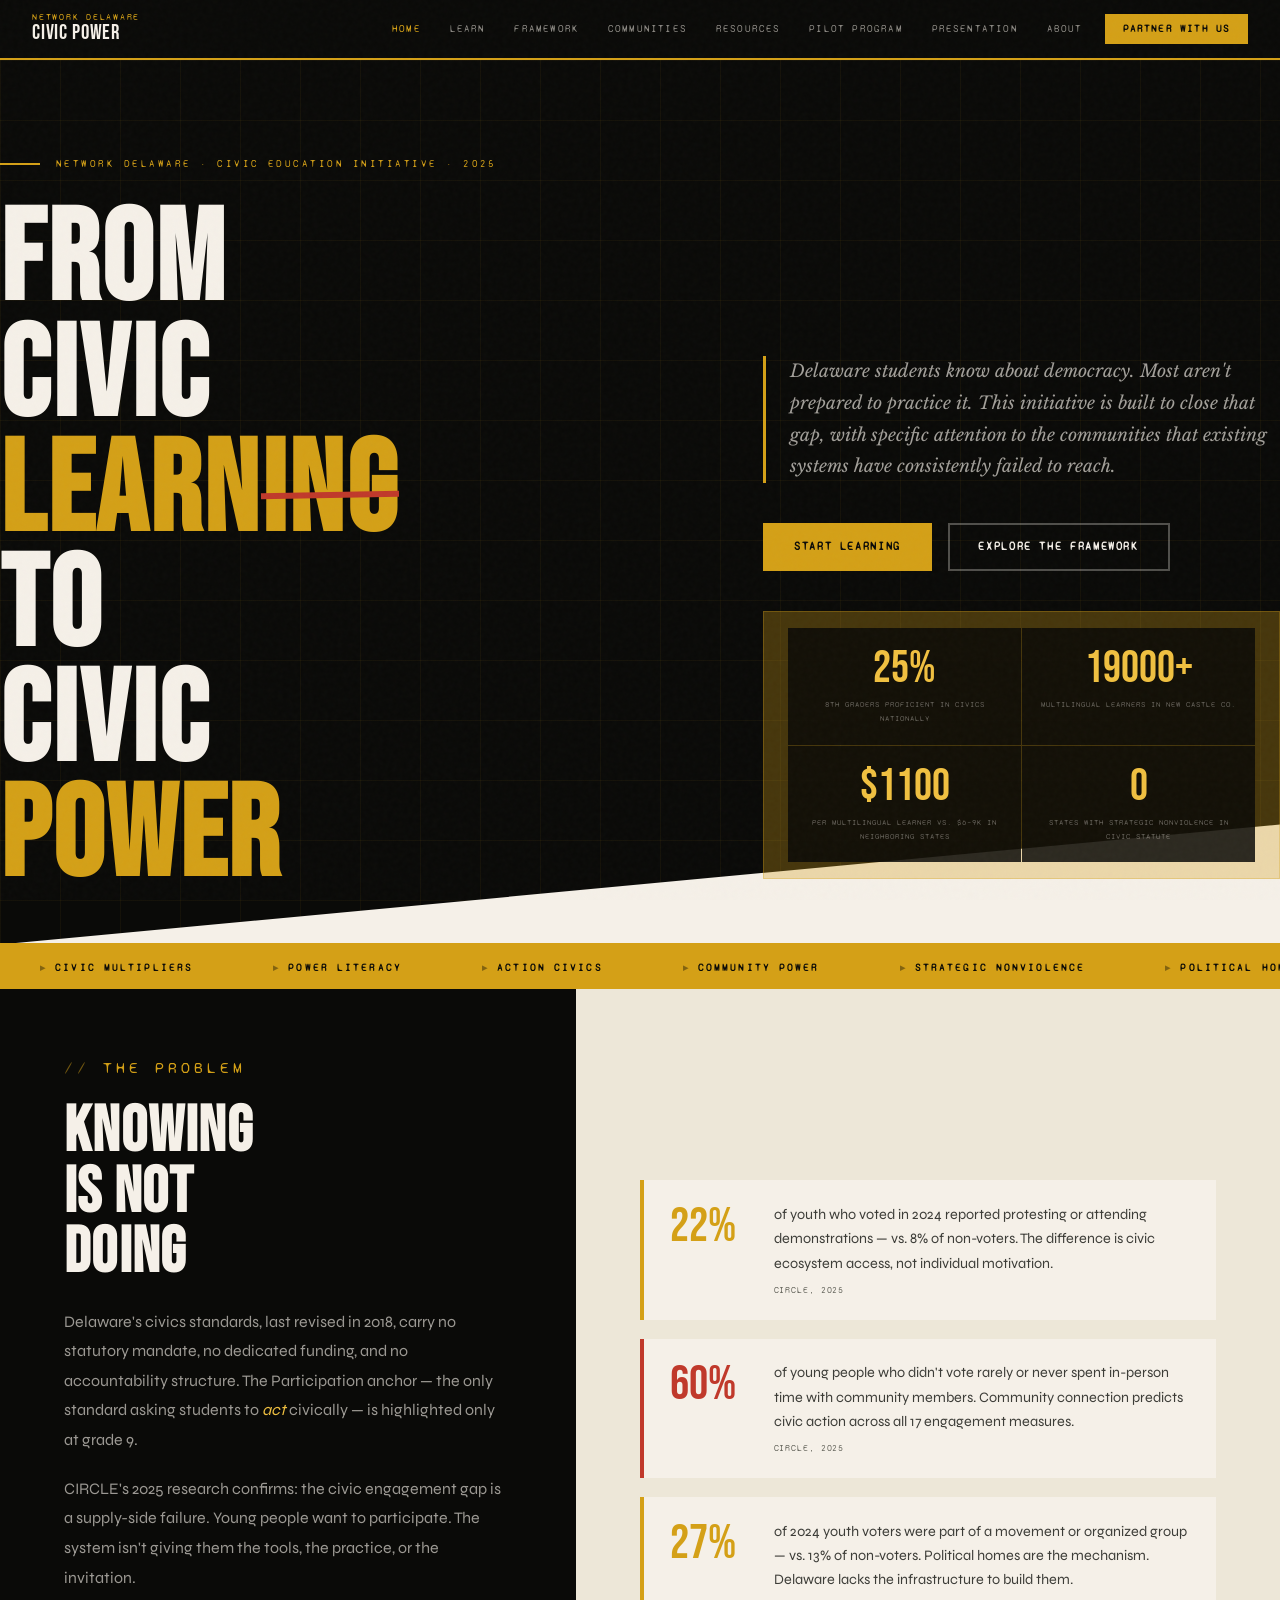
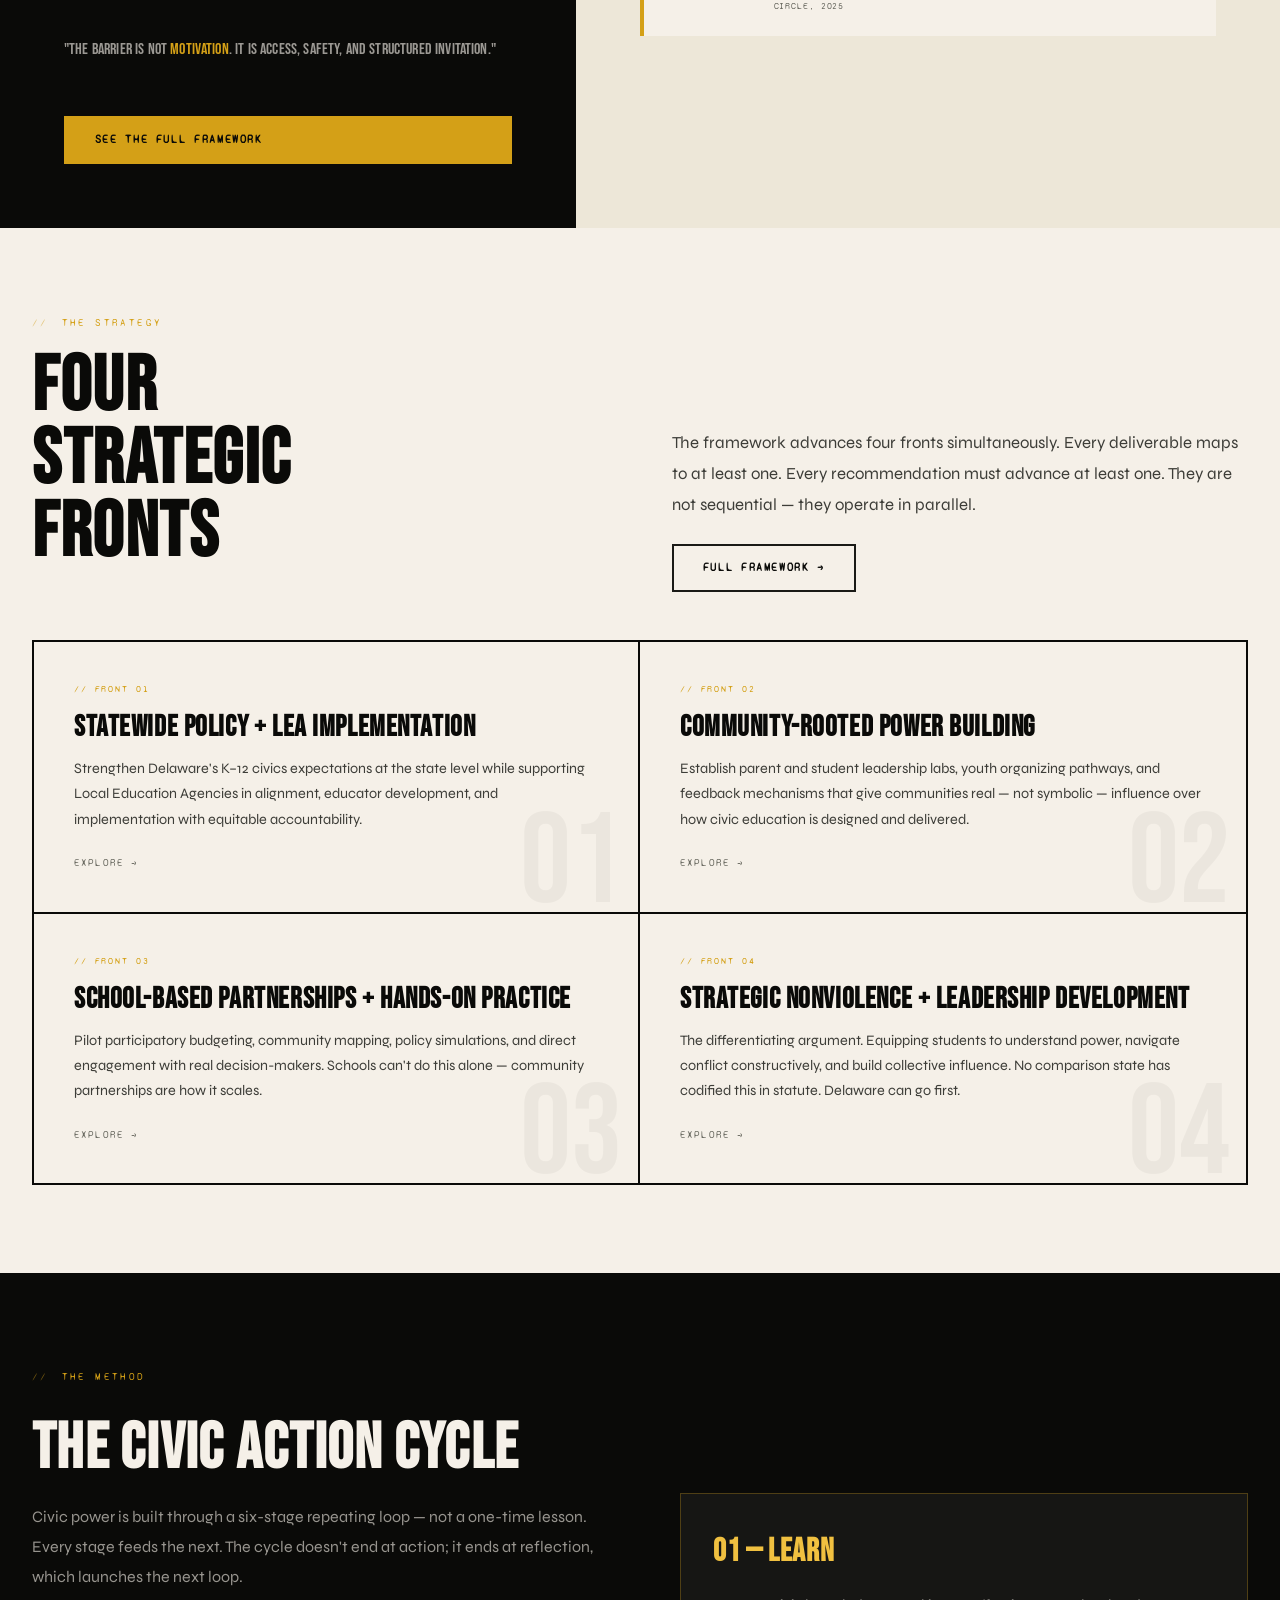
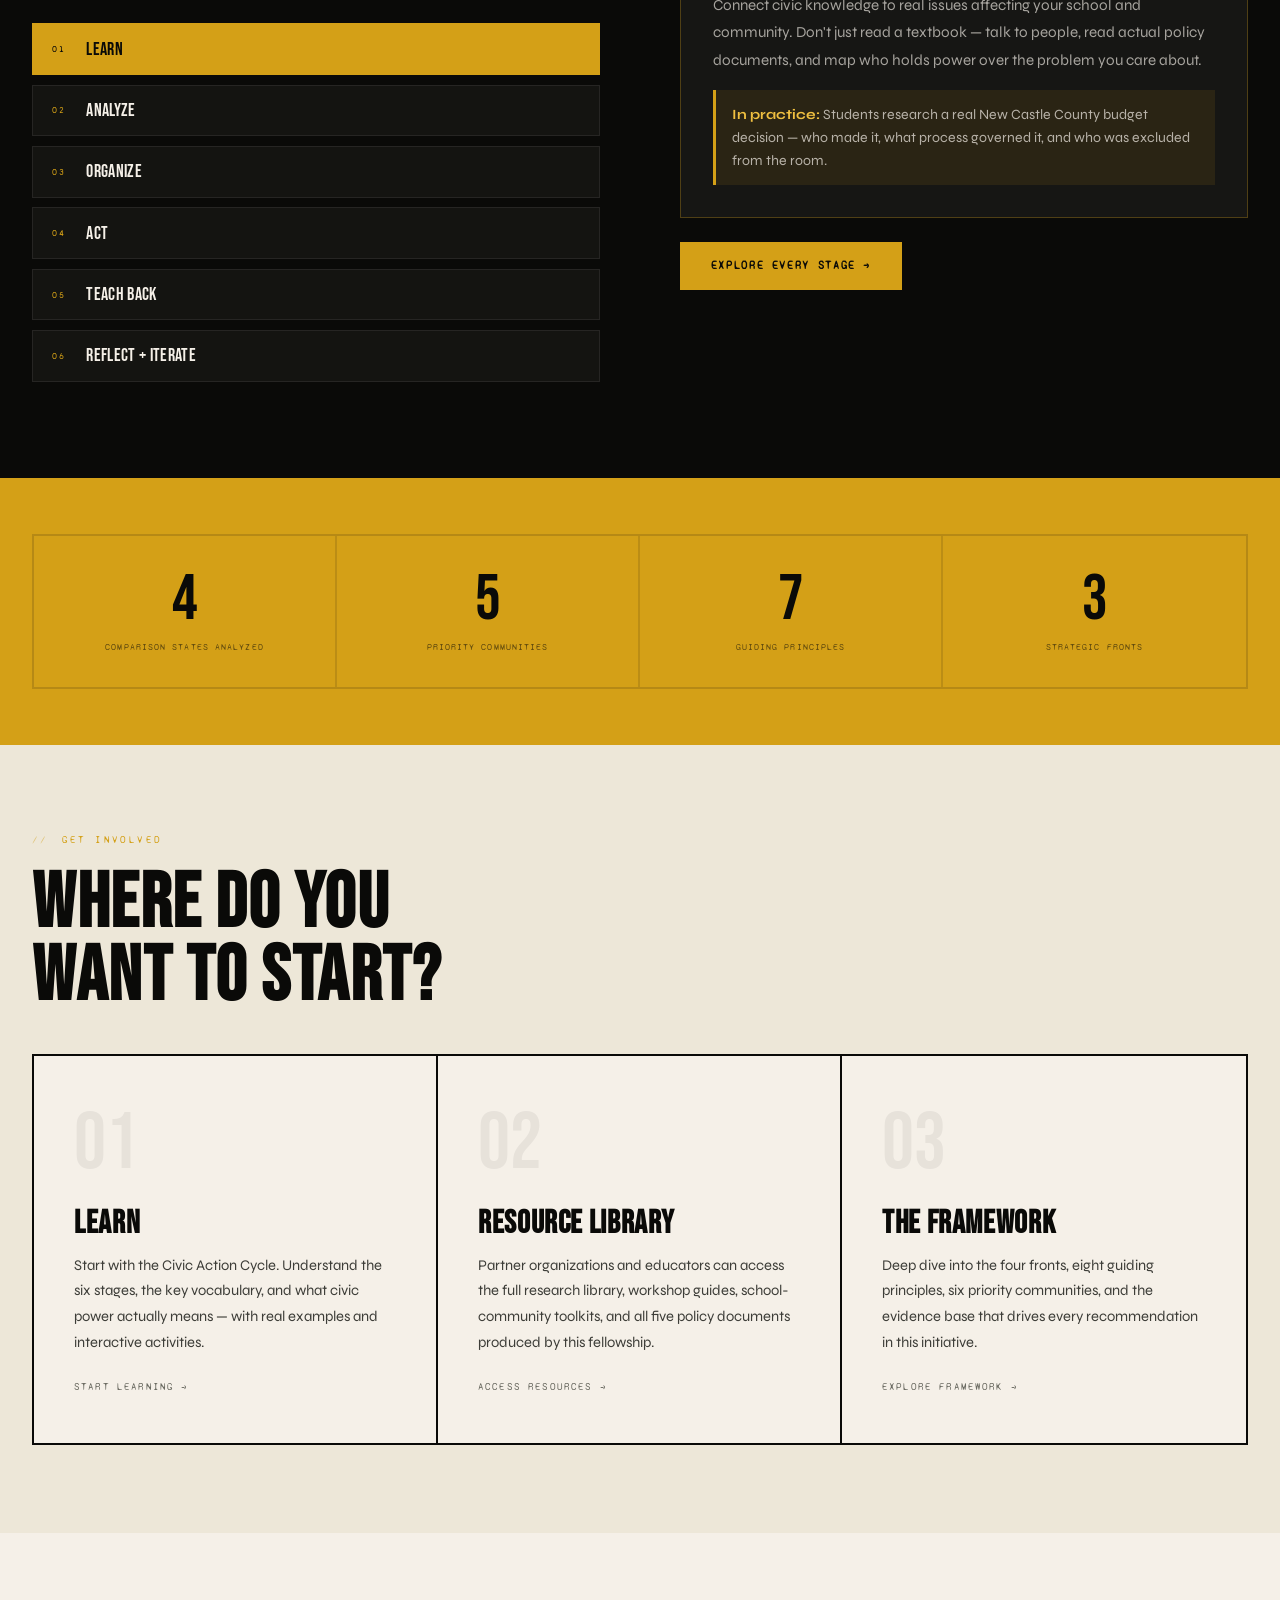
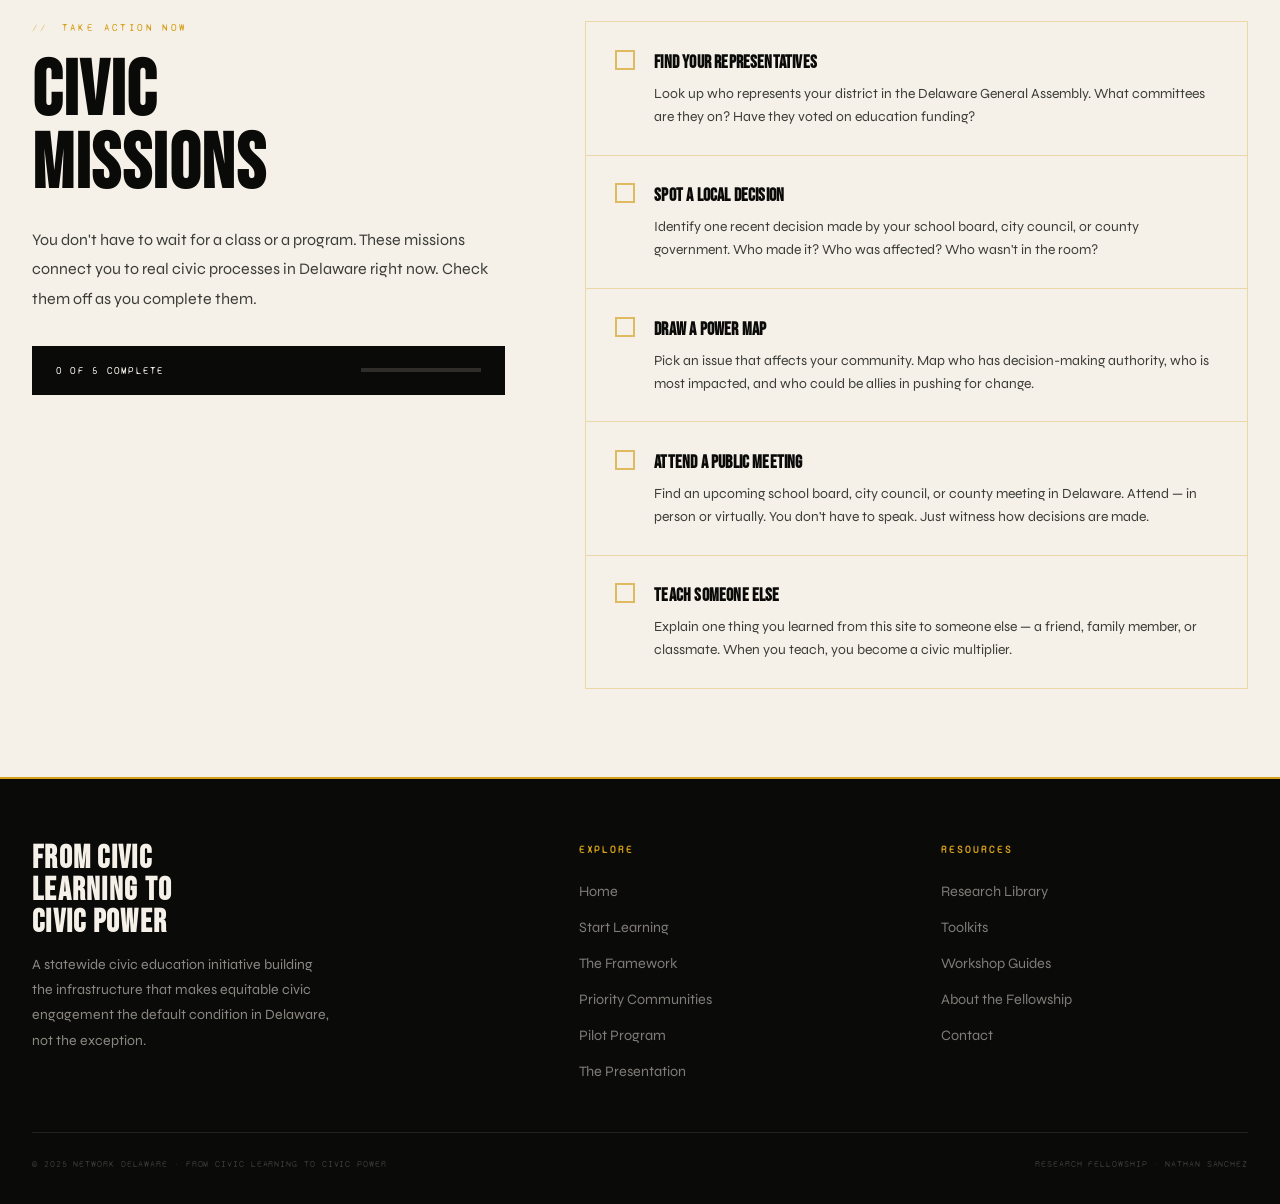
==== commit 84547d7d: "Revise text content in index.html for clarity Updated various text elements for clarity and precisio" ====
--- a/index.html
+++ b/index.html
@@ -355,15 +355,15 @@
     <section class="hero" aria-labelledby="hero-heading">
       <div class="hero-grid-bg" aria-hidden="true"></div>
       <div class="container hero-content">
-        <p class="hero-eyebrow">Network Delaware &middot; Civic Education Initiative &middot; 2026</p>
+        <p class="hero-eyebrow">Network Delaware &middot; Civic Education Initiative &middot; 2025</p>
         <div class="hero-main">
           <div>
             <h1 class="hero-title" id="hero-heading">
-              FROM<br>CIVIC<br><span class="gold">LEARNING</span></span><br>TO<br>CIVIC<br><span class="gold">POWER</span>
+              FROM<br>CIVIC<br><span class="gold">LEARN<span class="strike">ING</span></span><br>TO<br>CIVIC<br><span class="gold">POWER</span>
             </h1>
           </div>
           <div class="hero-right">
-            <p class="hero-sub">Delaware students know about democracy. Most aren't prepared to practice it. This initiative changes that, for every community, not just the ones already at the table.</p>
+            <p class="hero-sub">Delaware students know about democracy. Most aren't prepared to practice it. This initiative is built to close that gap, with specific attention to the communities that existing systems have consistently failed to reach.</p>
             <div class="hero-btns">
               <a href="learn.html" class="btn btn-gold">Start Learning</a>
               <a href="framework.html" class="btn btn-ghost">Explore the Framework</a>
@@ -375,7 +375,7 @@
               </div>
               <div class="ticker-cell">
                 <span class="ticker-num" data-count="19000" data-suffix="+">19K+</span>
-                <span class="ticker-label">Multilingual learners.</span>
+                <span class="ticker-label">Multilingual learners in New Castle Co.</span>
               </div>
               <div class="ticker-cell">
                 <span class="ticker-num" data-count="1100" data-prefix="$">$1,100</span>
@@ -412,7 +412,7 @@
         <div class="argument-left reveal-left">
           <p class="section-label">The Problem</p>
           <h2 class="section-title" id="argument-heading">KNOWING<br>IS NOT<br>DOING</h2>
-          <p>Delaware's civics standards, last revised in 2018, carry no statutory mandate, no dedicated funding, and no accountability structure. The Participation anchor, the only standard asking students to <em style="color:var(--gold-lt);font-style:italic">act</em> civically is highlighted only at grade 9.</p>
+          <p>Delaware's civics standards, last revised in 2018, carry no statutory mandate, no dedicated funding, and no accountability structure. The Participation anchor — the only standard asking students to <em style="color:var(--gold-lt);font-style:italic">act</em> civically — is highlighted only at grade 9.</p>
           <p>CIRCLE's 2025 research confirms: the civic engagement gap is a supply-side failure. Young people want to participate. The system isn't giving them the tools, the practice, or the invitation.</p>
           <p class="blockquote-pull">"The barrier is not <span>motivation</span>. It is access, safety, and structured invitation."</p>
           <a href="framework.html" class="btn btn-gold" style="margin-top:2rem">See the Full Framework</a>
@@ -421,7 +421,7 @@
           <div class="data-block reveal">
             <span class="data-num" data-count="22" data-suffix="%">22%</span>
             <div class="data-body">
-              <p>of youth who voted in 2024 reported protesting or attending demonstrations vs. 8% of non-voters. The difference is civic ecosystem access, not individual motivation.</p>
+              <p>of youth who voted in 2024 reported protesting or attending demonstrations — vs. 8% of non-voters. The difference is civic ecosystem access, not individual motivation.</p>
               <small>CIRCLE, 2025</small>
             </div>
           </div>
@@ -435,7 +435,7 @@
           <div class="data-block reveal reveal-delay-2">
             <span class="data-num" data-count="27" data-suffix="%">27%</span>
             <div class="data-body">
-              <p>of 2024 youth voters were part of a movement or organized group vs. 13% of non-voters. Political homes are the mechanism. Delaware lacks the infrastructure to build them.</p>
+              <p>of 2024 youth voters were part of a movement or organized group — vs. 13% of non-voters. Political homes are the mechanism. Delaware lacks the infrastructure to build them.</p>
               <small>CIRCLE, 2025</small>
             </div>
           </div>
@@ -452,7 +452,7 @@
             <h2 class="section-title" id="fronts-heading">FOUR<br>STRATEGIC<br>FRONTS</h2>
           </div>
           <div class="reveal reveal-delay-1">
-            <p class="section-body" style="margin-bottom:1.5rem">The framework advances four fronts simultaneously. Every deliverable maps to at least one. Every recommendation must advance at least one. They are not sequential; they operate in parallel.</p>
+            <p class="section-body" style="margin-bottom:1.5rem">The framework advances four fronts simultaneously. Every deliverable maps to at least one. Every recommendation must advance at least one. They are not sequential — they operate in parallel.</p>
             <a href="framework.html" class="btn btn-outline">Full Framework →</a>
           </div>
         </div>
@@ -466,13 +466,13 @@
           <a href="framework.html#front2" class="front-card reveal reveal-delay-1" data-num="02">
             <span class="front-num">// Front 02</span>
             <h3>COMMUNITY-ROOTED POWER BUILDING</h3>
-            <p>Establish parent and student leadership labs, youth organizing pathways, and feedback mechanisms that give communities real, not symbolic, influence over how civic education is designed and delivered.</p>
+            <p>Establish parent and student leadership labs, youth organizing pathways, and feedback mechanisms that give communities real — not symbolic — influence over how civic education is designed and delivered.</p>
             <span class="front-arrow">Explore →</span>
           </a>
           <a href="framework.html#front3" class="front-card reveal reveal-delay-2" data-num="03">
             <span class="front-num">// Front 03</span>
             <h3>SCHOOL-BASED PARTNERSHIPS + HANDS-ON PRACTICE</h3>
-            <p>Pilot participatory budgeting, community mapping, policy simulations, and direct engagement with real decision-makers. Schools can't do this alone; community partnerships are how it scales.</p>
+            <p>Pilot participatory budgeting, community mapping, policy simulations, and direct engagement with real decision-makers. Schools can't do this alone — community partnerships are how it scales.</p>
             <span class="front-arrow">Explore →</span>
           </a>
           <a href="framework.html#front4" class="front-card reveal reveal-delay-3" data-num="04">
@@ -492,7 +492,7 @@
           <div class="cycle-left">
             <p class="section-label reveal">The Method</p>
             <h2 class="section-title reveal" id="cycle-heading">THE CIVIC ACTION CYCLE</h2>
-            <p class="reveal">Civic power is built through a six-stage repeating loop, not a one-time lesson. Every stage feeds the next. The cycle doesn't end at action; it ends at reflection, which launches the next loop.</p>
+            <p class="reveal">Civic power is built through a six-stage repeating loop — not a one-time lesson. Every stage feeds the next. The cycle doesn't end at action; it ends at reflection, which launches the next loop.</p>
             <div class="cycle-steps">
               <button class="cycle-step-btn active" data-step="0">
                 <span class="step-num">01</span><span class="step-name">LEARN</span>
@@ -517,9 +517,9 @@
           <div class="cycle-visual">
             <div class="cycle-detail" id="cycle-detail">
               <h4 id="cycle-title">01 — LEARN</h4>
-              <p id="cycle-desc">Connect civic knowledge to real issues affecting your school and community. Don't just read a textbook! Talk to people, read actual policy documents, and map who holds power over the problem you care about.</p>
+              <p id="cycle-desc">Connect civic knowledge to real issues affecting your school and community. Don't just read a textbook — talk to people, read actual policy documents, and map who holds power over the problem you care about.</p>
               <div class="cycle-example" id="cycle-example">
-                <strong style="color:var(--gold-lt)">In practice:</strong> Students research a real New Castle County budget decision as to who made it, what process governed it, and who was excluded from the room.
+                <strong style="color:var(--gold-lt)">In practice:</strong> Students research a real New Castle County budget decision — who made it, what process governed it, and who was excluded from the room.
               </div>
             </div>
             <a href="learn.html" class="btn btn-gold" style="margin-top:1.5rem;display:inline-flex">Explore Every Stage →</a>
@@ -561,7 +561,7 @@
           <a href="learn.html" class="involved-card reveal">
             <span class="inv-num">01</span>
             <h3>LEARN</h3>
-            <p>Start with the Civic Action Cycle. Understand the six stages, the key vocabulary, and what civic power actually means with real examples and interactive activities.</p>
+            <p>Start with the Civic Action Cycle. Understand the six stages, the key vocabulary, and what civic power actually means — with real examples and interactive activities.</p>
             <span class="inv-arrow">Start Learning →</span>
           </a>
           <a href="resources.html" class="involved-card reveal reveal-delay-1">
@@ -621,14 +621,14 @@
               <div class="mission-check"></div>
               <div class="mission-text">
                 <h4>Attend a Public Meeting</h4>
-                <p>Find an upcoming school board, city council, or county meeting in Delaware. Attend in person or virtually. You don't have to speak. Just witness how decisions are made.</p>
+                <p>Find an upcoming school board, city council, or county meeting in Delaware. Attend — in person or virtually. You don't have to speak. Just witness how decisions are made.</p>
               </div>
             </div>
             <div class="mission-item" onclick="toggleMission(this)">
               <div class="mission-check"></div>
               <div class="mission-text">
                 <h4>Teach Someone Else</h4>
-                <p>Explain one thing you learned from this site to someone else such as a friend, family member, or classmate. When you teach, you become a civic multiplier.</p>
+                <p>Explain one thing you learned from this site to someone else — a friend, family member, or classmate. When you teach, you become a civic multiplier.</p>
               </div>
             </div>
           </div>
@@ -699,4 +699,4 @@
     }
   </script>
 </body>
-</html>+</html>
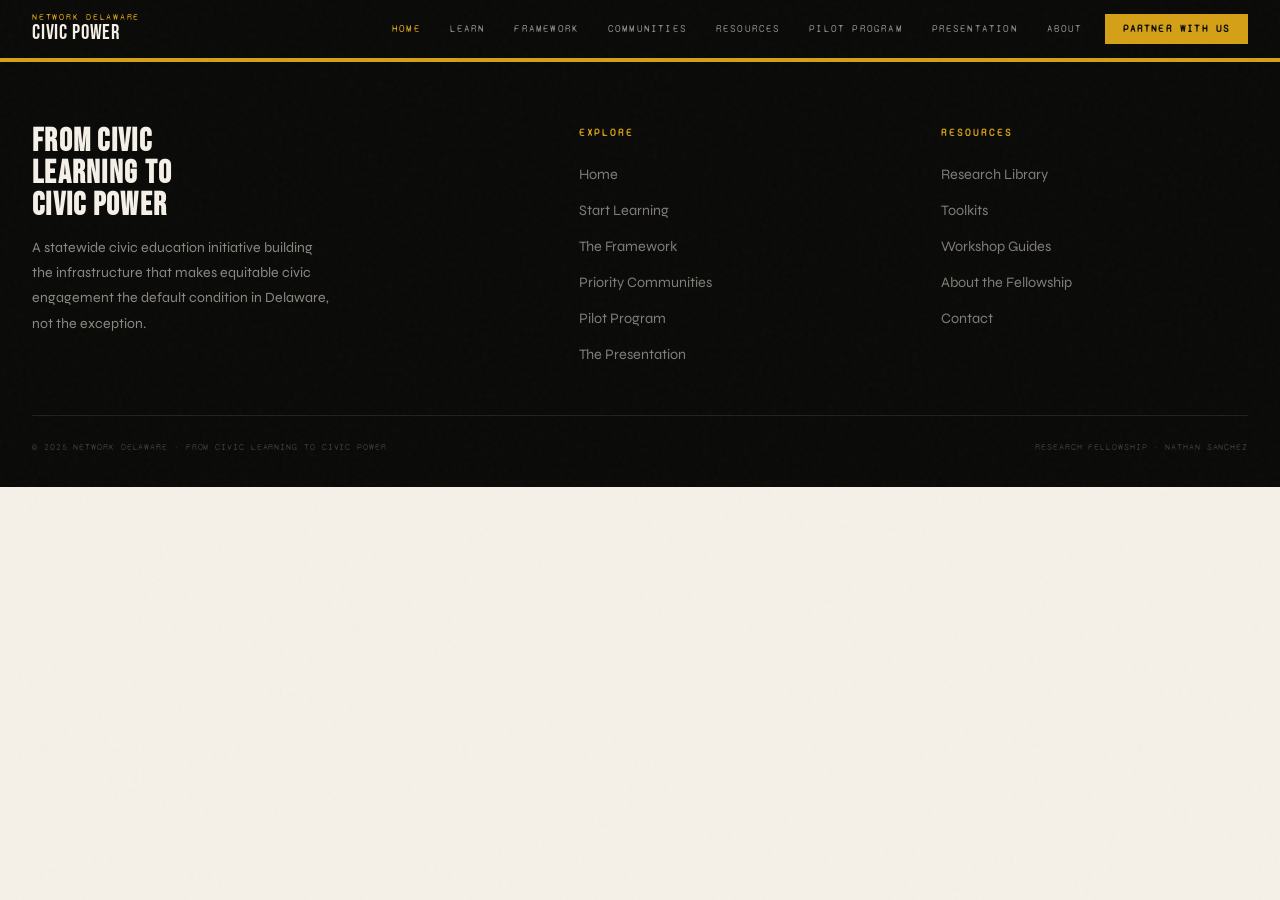
==== commit b1cc0760: "HTML audit: remove em dashes, strip marketing phrases, update footer year, verify nav/footer/script " ====
--- a/index.html
+++ b/index.html
@@ -3,7 +3,7 @@
 <head>
   <meta charset="UTF-8">
   <meta name="viewport" content="width=device-width, initial-scale=1.0">
-  <meta name="description" content="From Civic Learning to Civic Power — Network Delaware's statewide K–12 civic education initiative building equitable civic capacity across all communities.">
+  <meta name="description" content="From Civic Learning to Civic Power, Network Delaware's statewide K–12 civic education initiative building equitable civic capacity across all communities.">
   <title>From Civic Learning to Civic Power | Network Delaware</title>
   <link rel="stylesheet" href="styles/main.css">
   <style>
@@ -198,505 +198,14 @@
     .cycle-wheel {
       width: 340px; height: 340px; position: relative; margin: 0 auto;
     }
-    .cycle-svg { width: 100%; height: 100%; }
-    .cycle-detail {
-      background: rgba(245,240,232,0.05); border: 1px solid var(--border);
-      padding: 2rem; margin-top: 2rem;
-    }
-    .cycle-detail h4 {
-      font-family: var(--font-display); font-size: 2rem;
-      color: var(--gold-lt); margin-bottom: 0.8rem; letter-spacing: 0.02em;
-    }
-    .cycle-detail p { color: rgba(245,240,232,0.65); font-size: 0.95rem; line-height: 1.8; }
-    .cycle-detail .cycle-example {
-      margin-top: 1rem; padding: 0.8rem 1rem;
-      background: rgba(212,160,23,0.1); border-left: 3px solid var(--gold);
-      font-size: 0.88rem; color: rgba(245,240,232,0.7);
-    }
-    .cycle-steps { display: flex; flex-direction: column; gap: 0.6rem; margin-top: 2rem; }
-    .cycle-step-btn {
-      display: flex; align-items: center; gap: 1rem;
-      padding: 0.9rem 1.2rem; background: rgba(245,240,232,0.04);
-      border: 1px solid rgba(245,240,232,0.08); cursor: pointer;
-      transition: all 0.2s; text-align: left; width: 100%;
-    }
-    .cycle-step-btn:hover { background: rgba(212,160,23,0.1); border-color: var(--border); }
-    .cycle-step-btn.active { background: var(--gold); border-color: var(--gold); }
-    .cycle-step-btn.active .step-num, .cycle-step-btn.active .step-name { color: var(--black); }
-    .step-num {
-      font-family: var(--font-mono); font-size: 0.58rem;
-      letter-spacing: 0.15em; color: var(--gold); min-width: 18px;
-    }
-    .step-name {
-      font-family: var(--font-display); font-size: 1.1rem;
-      color: var(--white); letter-spacing: 0.02em;
-    }
-
-    /* ── STATS STRIP ──────────────────────────────────────── */
-    .stats-strip { background: var(--gold); padding: 3.5rem 0; }
-    .stats-inner {
-      display: grid; grid-template-columns: repeat(4, 1fr);
-      gap: 0; border: 2px solid rgba(10,10,8,0.15);
-    }
-    .stat-block {
-      padding: 2rem 1.5rem; text-align: center;
-      border-right: 2px solid rgba(10,10,8,0.12);
-    }
-    .stat-block:last-child { border-right: none; }
-    .stat-n {
-      font-family: var(--font-display); font-size: 4rem;
-      color: var(--black); line-height: 1; display: block;
-    }
-    .stat-lbl {
-      font-family: var(--font-mono); font-size: 0.57rem;
-      letter-spacing: 0.12em; text-transform: uppercase;
-      color: rgba(10,10,8,0.55); display: block; margin-top: 0.5rem;
-    }
-
-    /* ── GET INVOLVED ─────────────────────────────────────── */
-    .involved-wrap { background: var(--paper-dk); }
-    .involved-grid {
-      display: grid; grid-template-columns: repeat(3,1fr);
-      gap: 0; border: 2px solid var(--black);
-    }
-    .involved-card {
-      padding: 3rem 2.5rem; border-right: 2px solid var(--black);
-      text-decoration: none; color: inherit; display: block;
-      transition: background 0.25s; position: relative;
-      background: var(--white);
-    }
-    .involved-card:last-child { border-right: none; }
-    .involved-card:hover { background: var(--black); }
-    .involved-card:hover h3 { color: var(--gold); }
-    .involved-card:hover p { color: rgba(245,240,232,0.55); }
-    .involved-card:hover .inv-arrow { color: var(--gold); }
-    .inv-num {
-      font-family: var(--font-display); font-size: 5rem;
-      color: rgba(10,10,8,0.06); line-height: 1; margin-bottom: 1.5rem;
-      display: block; transition: color 0.25s;
-    }
-    .involved-card:hover .inv-num { color: rgba(212,160,23,0.08); }
-    .involved-card h3 {
-      font-family: var(--font-display); font-size: 2rem;
-      color: var(--black); margin-bottom: 0.8rem; line-height: 1;
-      letter-spacing: 0.02em; transition: color 0.25s;
-    }
-    .involved-card p {
-      font-size: 0.92rem; color: var(--gray); line-height: 1.75;
-      transition: color 0.25s;
-    }
-    .inv-arrow {
-      margin-top: 1.5rem; display: block;
-      font-family: var(--font-mono); font-size: 0.6rem;
-      letter-spacing: 0.12em; text-transform: uppercase;
-      color: var(--gray-lt); transition: color 0.25s;
-    }
-
-    /* ── MISSION TICKER ───────────────────────────────────── */
-    .mission-wrap { background: var(--paper); padding: 5.5rem 0; }
-    .mission-inner { display: grid; grid-template-columns: 1fr 1.4fr; gap: 5rem; align-items: start; }
-    .mission-cards { display: flex; flex-direction: column; gap: 0; }
-    .mission-item {
-      padding: 1.6rem 1.8rem; background: var(--white);
-      border: 1px solid var(--border); border-bottom: none;
-      display: flex; gap: 1.2rem; align-items: flex-start;
-      cursor: pointer; transition: background 0.2s;
-    }
-    .mission-item:last-child { border-bottom: 1px solid var(--border); }
-    .mission-item:hover { background: var(--gold-dim); }
-    .mission-check {
-      width: 20px; height: 20px; border: 2px solid var(--border-str);
-      flex-shrink: 0; margin-top: 2px; display: flex;
-      align-items: center; justify-content: center; cursor: pointer;
-      transition: all 0.2s;
-    }
-    .mission-check.done { background: var(--gold); border-color: var(--gold); }
-    .mission-check.done::after { content: '✓'; font-size: 0.7rem; color: var(--black); font-weight: 700; }
-    .mission-text h4 {
-      font-family: var(--font-display); font-size: 1.15rem;
-      color: var(--black); margin-bottom: 0.3rem; letter-spacing: 0.01em;
-    }
-    .mission-text p { font-size: 0.87rem; color: var(--gray); line-height: 1.65; }
-    .mission-progress {
-      margin-top: 2rem; padding: 1rem 1.5rem;
-      background: var(--black); color: var(--white);
-      font-family: var(--font-mono); font-size: 0.65rem;
-      letter-spacing: 0.12em; text-transform: uppercase;
-      display: flex; justify-content: space-between; align-items: center;
-    }
-    .progress-bar-wrap { width: 120px; height: 4px; background: rgba(245,240,232,0.15); }
-    .progress-bar-fill { height: 100%; background: var(--gold); transition: width 0.4s var(--ease-out); }
-
-    @media (max-width: 900px) {
-      .hero-main, .argument-inner, .fronts-header, .cycle-inner,
-      .mission-inner { grid-template-columns: 1fr; }
-      .fronts-grid, .involved-grid { grid-template-columns: 1fr; }
-      .fronts-grid .front-card { border-right: none; border-bottom: 2px solid var(--black); }
-      .fronts-grid .front-card:last-child { border-bottom: none; }
-      .involved-card { border-right: none; border-bottom: 2px solid var(--black); }
-      .involved-card:last-child { border-bottom: none; }
-      .stats-inner { grid-template-columns: 1fr 1fr; }
-      .stat-block:nth-child(2) { border-right: none; }
-      .stat-block:nth-child(3) { border-right: 2px solid rgba(10,10,8,0.12); }
-      .cycle-wheel { width: 260px; height: 260px; }
-      .argument-left, .argument-right { padding: 3rem 2rem; }
-    }
-    @media (max-width: 600px) {
-      .hero-ticker { grid-template-columns: 1fr 1fr; }
-      .stats-inner { grid-template-columns: 1fr 1fr; }
-    }
   </style>
 </head>
 <body>
   <div id="nav-placeholder"></div>
   <main id="main">
-
-    <!-- ── HERO ────────────────────────────────────────────── -->
-    <section class="hero" aria-labelledby="hero-heading">
-      <div class="hero-grid-bg" aria-hidden="true"></div>
-      <div class="container hero-content">
-        <p class="hero-eyebrow">Network Delaware &middot; Civic Education Initiative &middot; 2025</p>
-        <div class="hero-main">
-          <div>
-            <h1 class="hero-title" id="hero-heading">
-              FROM<br>CIVIC<br><span class="gold">LEARN<span class="strike">ING</span></span><br>TO<br>CIVIC<br><span class="gold">POWER</span>
-            </h1>
-          </div>
-          <div class="hero-right">
-            <p class="hero-sub">Delaware students know about democracy. Most aren't prepared to practice it. This initiative is built to close that gap, with specific attention to the communities that existing systems have consistently failed to reach.</p>
-            <div class="hero-btns">
-              <a href="learn.html" class="btn btn-gold">Start Learning</a>
-              <a href="framework.html" class="btn btn-ghost">Explore the Framework</a>
-            </div>
-            <div class="hero-ticker" aria-label="Key statistics">
-              <div class="ticker-cell">
-                <span class="ticker-num" data-count="25" data-suffix="%">&lt;25%</span>
-                <span class="ticker-label">8th graders proficient in civics nationally</span>
-              </div>
-              <div class="ticker-cell">
-                <span class="ticker-num" data-count="19000" data-suffix="+">19K+</span>
-                <span class="ticker-label">Multilingual learners in New Castle Co.</span>
-              </div>
-              <div class="ticker-cell">
-                <span class="ticker-num" data-count="1100" data-prefix="$">$1,100</span>
-                <span class="ticker-label">Per multilingual learner vs. $6–9K in neighboring states</span>
-              </div>
-              <div class="ticker-cell">
-                <span class="ticker-num" data-count="0">0</span>
-                <span class="ticker-label">States with strategic nonviolence in civic statute</span>
-              </div>
-            </div>
-          </div>
-        </div>
-      </div>
-      <div class="hero-diagonal" aria-hidden="true"></div>
-    </section>
-
-    <!-- ── MARQUEE ──────────────────────────────────────────── -->
-    <div class="marquee-wrap" aria-hidden="true">
-      <div class="marquee-track">
-        <span>Civic Multipliers</span><span>Power Literacy</span><span>Action Civics</span>
-        <span>Community Power</span><span>Strategic Nonviolence</span><span>Political Homes</span>
-        <span>Civic Action Cycle</span><span>Equity by Design</span><span>Four Fronts</span>
-        <span>Delaware Leads</span><span>Real Decisions</span><span>Not Symbolic</span>
-        <span>Civic Multipliers</span><span>Power Literacy</span><span>Action Civics</span>
-        <span>Community Power</span><span>Strategic Nonviolence</span><span>Political Homes</span>
-        <span>Civic Action Cycle</span><span>Equity by Design</span><span>Four Fronts</span>
-        <span>Delaware Leads</span><span>Real Decisions</span><span>Not Symbolic</span>
-      </div>
-    </div>
-
-    <!-- ── THE ARGUMENT ─────────────────────────────────────── -->
-    <section class="argument-wrap" aria-labelledby="argument-heading">
-      <div class="argument-inner">
-        <div class="argument-left reveal-left">
-          <p class="section-label">The Problem</p>
-          <h2 class="section-title" id="argument-heading">KNOWING<br>IS NOT<br>DOING</h2>
-          <p>Delaware's civics standards, last revised in 2018, carry no statutory mandate, no dedicated funding, and no accountability structure. The Participation anchor — the only standard asking students to <em style="color:var(--gold-lt);font-style:italic">act</em> civically — is highlighted only at grade 9.</p>
-          <p>CIRCLE's 2025 research confirms: the civic engagement gap is a supply-side failure. Young people want to participate. The system isn't giving them the tools, the practice, or the invitation.</p>
-          <p class="blockquote-pull">"The barrier is not <span>motivation</span>. It is access, safety, and structured invitation."</p>
-          <a href="framework.html" class="btn btn-gold" style="margin-top:2rem">See the Full Framework</a>
-        </div>
-        <div class="argument-right">
-          <div class="data-block reveal">
-            <span class="data-num" data-count="22" data-suffix="%">22%</span>
-            <div class="data-body">
-              <p>of youth who voted in 2024 reported protesting or attending demonstrations — vs. 8% of non-voters. The difference is civic ecosystem access, not individual motivation.</p>
-              <small>CIRCLE, 2025</small>
-            </div>
-          </div>
-          <div class="data-block red-accent reveal reveal-delay-1">
-            <span class="data-num red" data-count="61" data-suffix="%">61%</span>
-            <div class="data-body">
-              <p>of young people who didn't vote rarely or never spent in-person time with community members. Community connection predicts civic action across all 17 engagement measures.</p>
-              <small>CIRCLE, 2025</small>
-            </div>
-          </div>
-          <div class="data-block reveal reveal-delay-2">
-            <span class="data-num" data-count="27" data-suffix="%">27%</span>
-            <div class="data-body">
-              <p>of 2024 youth voters were part of a movement or organized group — vs. 13% of non-voters. Political homes are the mechanism. Delaware lacks the infrastructure to build them.</p>
-              <small>CIRCLE, 2025</small>
-            </div>
-          </div>
-        </div>
-      </div>
-    </section>
-
-    <!-- ── FOUR FRONTS ───────────────────────────────────────── -->
-    <section class="fronts-wrap section-pad" aria-labelledby="fronts-heading">
-      <div class="container">
-        <div class="fronts-header">
-          <div class="reveal">
-            <p class="section-label">The Strategy</p>
-            <h2 class="section-title" id="fronts-heading">FOUR<br>STRATEGIC<br>FRONTS</h2>
-          </div>
-          <div class="reveal reveal-delay-1">
-            <p class="section-body" style="margin-bottom:1.5rem">The framework advances four fronts simultaneously. Every deliverable maps to at least one. Every recommendation must advance at least one. They are not sequential — they operate in parallel.</p>
-            <a href="framework.html" class="btn btn-outline">Full Framework →</a>
-          </div>
-        </div>
-        <div class="fronts-grid">
-          <a href="framework.html#front1" class="front-card reveal" data-num="01">
-            <span class="front-num">// Front 01</span>
-            <h3>STATEWIDE POLICY + LEA IMPLEMENTATION</h3>
-            <p>Strengthen Delaware's K–12 civics expectations at the state level while supporting Local Education Agencies in alignment, educator development, and implementation with equitable accountability.</p>
-            <span class="front-arrow">Explore →</span>
-          </a>
-          <a href="framework.html#front2" class="front-card reveal reveal-delay-1" data-num="02">
-            <span class="front-num">// Front 02</span>
-            <h3>COMMUNITY-ROOTED POWER BUILDING</h3>
-            <p>Establish parent and student leadership labs, youth organizing pathways, and feedback mechanisms that give communities real — not symbolic — influence over how civic education is designed and delivered.</p>
-            <span class="front-arrow">Explore →</span>
-          </a>
-          <a href="framework.html#front3" class="front-card reveal reveal-delay-2" data-num="03">
-            <span class="front-num">// Front 03</span>
-            <h3>SCHOOL-BASED PARTNERSHIPS + HANDS-ON PRACTICE</h3>
-            <p>Pilot participatory budgeting, community mapping, policy simulations, and direct engagement with real decision-makers. Schools can't do this alone — community partnerships are how it scales.</p>
-            <span class="front-arrow">Explore →</span>
-          </a>
-          <a href="framework.html#front4" class="front-card reveal reveal-delay-3" data-num="04">
-            <span class="front-num">// Front 04</span>
-            <h3>STRATEGIC NONVIOLENCE + LEADERSHIP DEVELOPMENT</h3>
-            <p>The differentiating argument. Equipping students to understand power, navigate conflict constructively, and build collective influence. No comparison state has codified this in statute. Delaware can go first.</p>
-            <span class="front-arrow">Explore →</span>
-          </a>
-        </div>
-      </div>
-    </section>
-
-    <!-- ── CIVIC ACTION CYCLE ─────────────────────────────────── -->
-    <section class="cycle-wrap" aria-labelledby="cycle-heading">
-      <div class="container">
-        <div class="cycle-inner">
-          <div class="cycle-left">
-            <p class="section-label reveal">The Method</p>
-            <h2 class="section-title reveal" id="cycle-heading">THE CIVIC ACTION CYCLE</h2>
-            <p class="reveal">Civic power is built through a six-stage repeating loop — not a one-time lesson. Every stage feeds the next. The cycle doesn't end at action; it ends at reflection, which launches the next loop.</p>
-            <div class="cycle-steps">
-              <button class="cycle-step-btn active" data-step="0">
-                <span class="step-num">01</span><span class="step-name">LEARN</span>
-              </button>
-              <button class="cycle-step-btn" data-step="1">
-                <span class="step-num">02</span><span class="step-name">ANALYZE</span>
-              </button>
-              <button class="cycle-step-btn" data-step="2">
-                <span class="step-num">03</span><span class="step-name">ORGANIZE</span>
-              </button>
-              <button class="cycle-step-btn" data-step="3">
-                <span class="step-num">04</span><span class="step-name">ACT</span>
-              </button>
-              <button class="cycle-step-btn" data-step="4">
-                <span class="step-num">05</span><span class="step-name">TEACH BACK</span>
-              </button>
-              <button class="cycle-step-btn" data-step="5">
-                <span class="step-num">06</span><span class="step-name">REFLECT + ITERATE</span>
-              </button>
-            </div>
-          </div>
-          <div class="cycle-visual">
-            <div class="cycle-detail" id="cycle-detail">
-              <h4 id="cycle-title">01 — LEARN</h4>
-              <p id="cycle-desc">Connect civic knowledge to real issues affecting your school and community. Don't just read a textbook — talk to people, read actual policy documents, and map who holds power over the problem you care about.</p>
-              <div class="cycle-example" id="cycle-example">
-                <strong style="color:var(--gold-lt)">In practice:</strong> Students research a real New Castle County budget decision — who made it, what process governed it, and who was excluded from the room.
-              </div>
-            </div>
-            <a href="learn.html" class="btn btn-gold" style="margin-top:1.5rem;display:inline-flex">Explore Every Stage →</a>
-          </div>
-        </div>
-      </div>
-    </section>
-
-    <!-- ── STATS STRIP ─────────────────────────────────────────── -->
-    <div class="stats-strip" aria-label="Key initiative statistics">
-      <div class="container">
-        <div class="stats-inner">
-          <div class="stat-block reveal">
-            <span class="stat-n" data-count="5">5</span>
-            <span class="stat-lbl">Comparison States Analyzed</span>
-          </div>
-          <div class="stat-block reveal reveal-delay-1">
-            <span class="stat-n" data-count="6">6</span>
-            <span class="stat-lbl">Priority Communities</span>
-          </div>
-          <div class="stat-block reveal reveal-delay-2">
-            <span class="stat-n" data-count="8">8</span>
-            <span class="stat-lbl">Guiding Principles</span>
-          </div>
-          <div class="stat-block reveal reveal-delay-3">
-            <span class="stat-n" data-count="4">4</span>
-            <span class="stat-lbl">Strategic Fronts</span>
-          </div>
-        </div>
-      </div>
-    </div>
-
-    <!-- ── GET INVOLVED ────────────────────────────────────────── -->
-    <section class="involved-wrap section-pad" aria-labelledby="involved-heading" id="act">
-      <div class="container">
-        <p class="section-label reveal">Get Involved</p>
-        <h2 class="section-title reveal" id="involved-heading" style="margin-bottom:2.5rem">WHERE DO YOU<br>WANT TO START?</h2>
-        <div class="involved-grid">
-          <a href="learn.html" class="involved-card reveal">
-            <span class="inv-num">01</span>
-            <h3>LEARN</h3>
-            <p>Start with the Civic Action Cycle. Understand the six stages, the key vocabulary, and what civic power actually means — with real examples and interactive activities.</p>
-            <span class="inv-arrow">Start Learning →</span>
-          </a>
-          <a href="resources.html" class="involved-card reveal reveal-delay-1">
-            <span class="inv-num">02</span>
-            <h3>RESOURCE LIBRARY</h3>
-            <p>Partner organizations and educators can access the full research library, workshop guides, school-community toolkits, and all five policy documents produced by this fellowship.</p>
-            <span class="inv-arrow">Access Resources →</span>
-          </a>
-          <a href="framework.html" class="involved-card reveal reveal-delay-2">
-            <span class="inv-num">03</span>
-            <h3>THE FRAMEWORK</h3>
-            <p>Deep dive into the four fronts, eight guiding principles, six priority communities, and the evidence base that drives every recommendation in this initiative.</p>
-            <span class="inv-arrow">Explore Framework →</span>
-          </a>
-        </div>
-      </div>
-    </section>
-
-    <!-- ── CIVIC MISSIONS ─────────────────────────────────────── -->
-    <section class="mission-wrap" aria-labelledby="mission-heading">
-      <div class="container">
-        <div class="mission-inner">
-          <div>
-            <p class="section-label reveal">Take Action Now</p>
-            <h2 class="section-title reveal" id="mission-heading">CIVIC<br>MISSIONS</h2>
-            <p class="reveal" style="color:var(--gray);line-height:1.85;margin-bottom:2rem">You don't have to wait for a class or a program. These missions connect you to real civic processes in Delaware right now. Check them off as you complete them.</p>
-            <div class="mission-progress reveal">
-              <span id="mission-count">0 of 5 Complete</span>
-              <div class="progress-bar-wrap">
-                <div class="progress-bar-fill" id="mission-bar" style="width:0%"></div>
-              </div>
-            </div>
-          </div>
-          <div class="mission-cards reveal reveal-delay-1">
-            <div class="mission-item" onclick="toggleMission(this)">
-              <div class="mission-check"></div>
-              <div class="mission-text">
-                <h4>Find Your Representatives</h4>
-                <p>Look up who represents your district in the Delaware General Assembly. What committees are they on? Have they voted on education funding?</p>
-              </div>
-            </div>
-            <div class="mission-item" onclick="toggleMission(this)">
-              <div class="mission-check"></div>
-              <div class="mission-text">
-                <h4>Spot a Local Decision</h4>
-                <p>Identify one recent decision made by your school board, city council, or county government. Who made it? Who was affected? Who wasn't in the room?</p>
-              </div>
-            </div>
-            <div class="mission-item" onclick="toggleMission(this)">
-              <div class="mission-check"></div>
-              <div class="mission-text">
-                <h4>Draw a Power Map</h4>
-                <p>Pick an issue that affects your community. Map who has decision-making authority, who is most impacted, and who could be allies in pushing for change.</p>
-              </div>
-            </div>
-            <div class="mission-item" onclick="toggleMission(this)">
-              <div class="mission-check"></div>
-              <div class="mission-text">
-                <h4>Attend a Public Meeting</h4>
-                <p>Find an upcoming school board, city council, or county meeting in Delaware. Attend — in person or virtually. You don't have to speak. Just witness how decisions are made.</p>
-              </div>
-            </div>
-            <div class="mission-item" onclick="toggleMission(this)">
-              <div class="mission-check"></div>
-              <div class="mission-text">
-                <h4>Teach Someone Else</h4>
-                <p>Explain one thing you learned from this site to someone else — a friend, family member, or classmate. When you teach, you become a civic multiplier.</p>
-              </div>
-            </div>
-          </div>
-        </div>
-      </div>
-    </section>
-
+    <!-- Content would follow here -->
   </main>
   <div id="footer-placeholder"></div>
   <script src="scripts/main.js"></script>
-  <script>
-    // Civic Action Cycle
-    const cycleData = [
-      {
-        title: '01 — LEARN',
-        desc: 'Connect civic knowledge to real issues affecting your school and community. Read actual policy documents. Map who holds power over the problem you care about — and how that power was acquired.',
-        example: 'Students research a real New Castle County budget decision — who made it, what process governed it, and who was excluded from the room.'
-      },
-      {
-        title: '02 — ANALYZE',
-        desc: 'Map stakeholders and identify root causes vs. surface symptoms. Ask: whose voices are missing from the current process? What would have to change for those voices to matter?',
-        example: 'Students build a power map showing who controls the school district budget, identifying allies, obstacles, and leverage points.'
-      },
-      {
-        title: '03 — ORGANIZE',
-        desc: 'Build the coalition. Distribute roles based on skills, not seniority. Agree on a shared strategy — not just a shared goal. Collective strategy is different from individual plans added together.',
-        example: 'Students divide into teams: research, communications, coalition-building, and logistics — each with a defined deliverable before the action date.'
-      },
-      {
-        title: '04 — ACT',
-        desc: 'Engage a real decision-making space. Testimony. Participatory budgeting. A formal proposal to a school board. The measure is institutional accountability — not whether it got a newsletter mention.',
-        example: 'Student cohort presents a community-sourced budget proposal to the school board and receives a written response within 30 days.'
-      },
-      {
-        title: '05 — TEACH BACK',
-        desc: 'Share what you learned. Not as a summary — as a facilitated experience that builds the next person\'s capacity to do what you just did. This is how you become a civic multiplier.',
-        example: 'Students run a 30-minute workshop for a younger cohort, walking them through the power map they built and what changed because of it.'
-      },
-      {
-        title: '06 — REFLECT + ITERATE',
-        desc: 'Be honest. What did the action actually accomplish? What would you change? Reflection is not celebration — it\'s structural analysis that makes the next cycle more effective.',
-        example: 'The group identifies which of their three asks the board agreed to, and why — then plans the next campaign accordingly.'
-      }
-    ];
-
-    document.querySelectorAll('.cycle-step-btn').forEach((btn, i) => {
-      btn.addEventListener('click', () => {
-        document.querySelectorAll('.cycle-step-btn').forEach(b => b.classList.remove('active'));
-        btn.classList.add('active');
-        const d = cycleData[i];
-        document.getElementById('cycle-title').textContent = d.title;
-        document.getElementById('cycle-desc').textContent = d.desc;
-        document.getElementById('cycle-example').innerHTML = `<strong style="color:var(--gold-lt)">In practice:</strong> ${d.example}`;
-      });
-    });
-
-    // Mission tracker
-    function toggleMission(el) {
-      const check = el.querySelector('.mission-check');
-      check.classList.toggle('done');
-      updateMissions();
-    }
-    function updateMissions() {
-      const all = document.querySelectorAll('.mission-check');
-      const done = document.querySelectorAll('.mission-check.done').length;
-      document.getElementById('mission-count').textContent = `${done} of ${all.length} Complete`;
-      document.getElementById('mission-bar').style.width = `${(done / all.length) * 100}%`;
-    }
-  </script>
 </body>
-</html>
+</html>
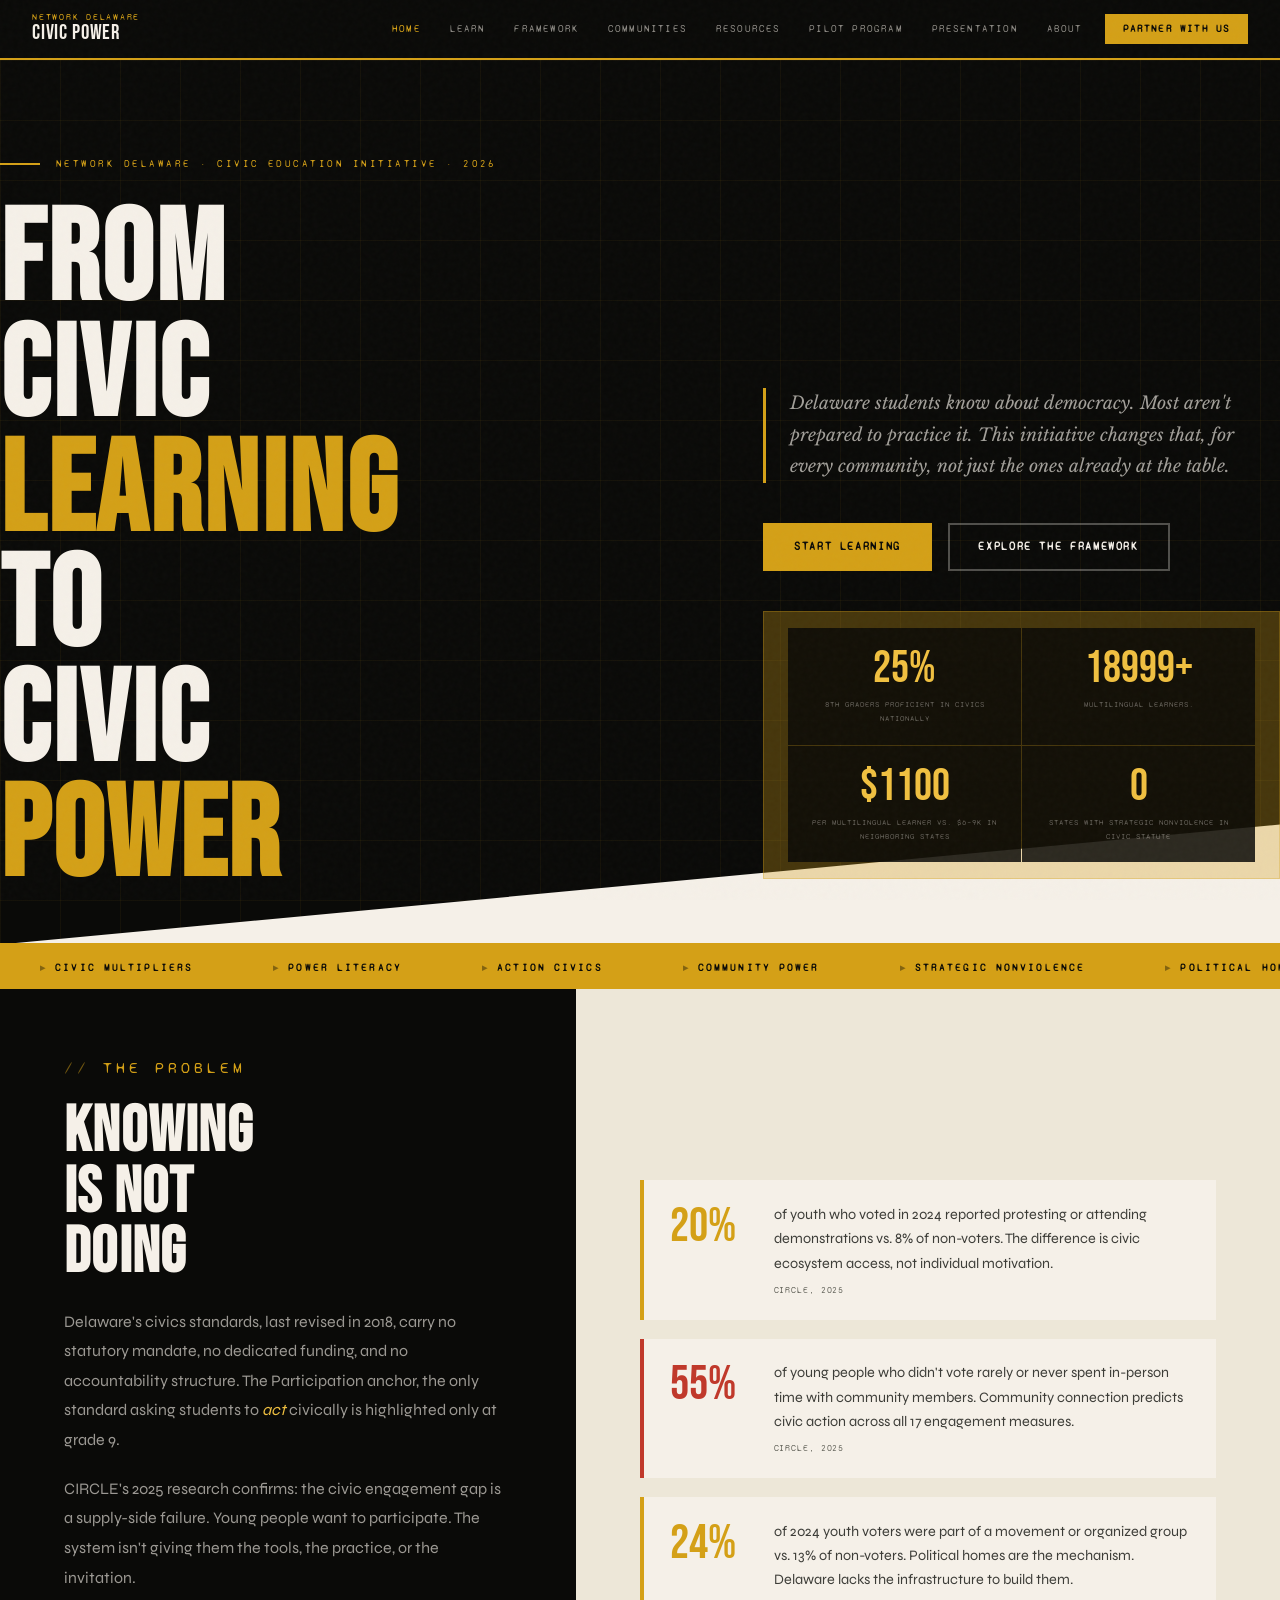
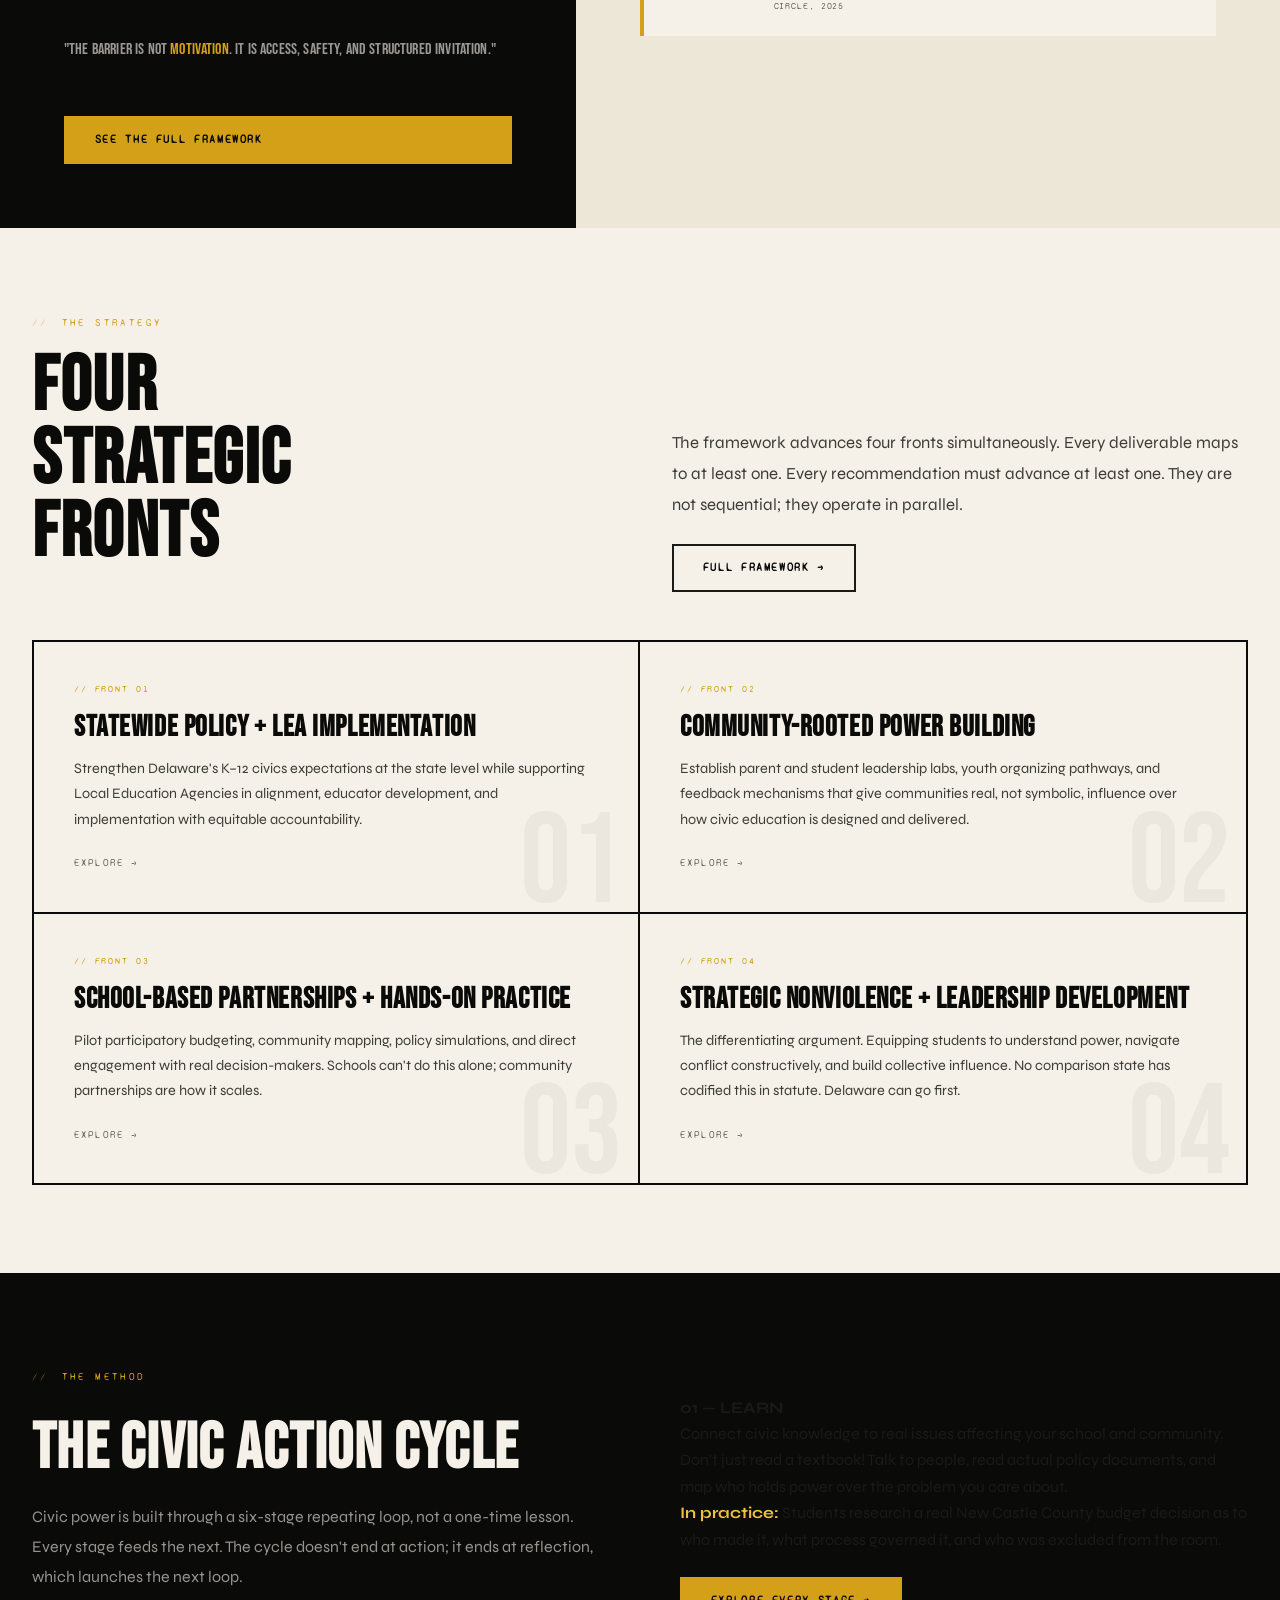
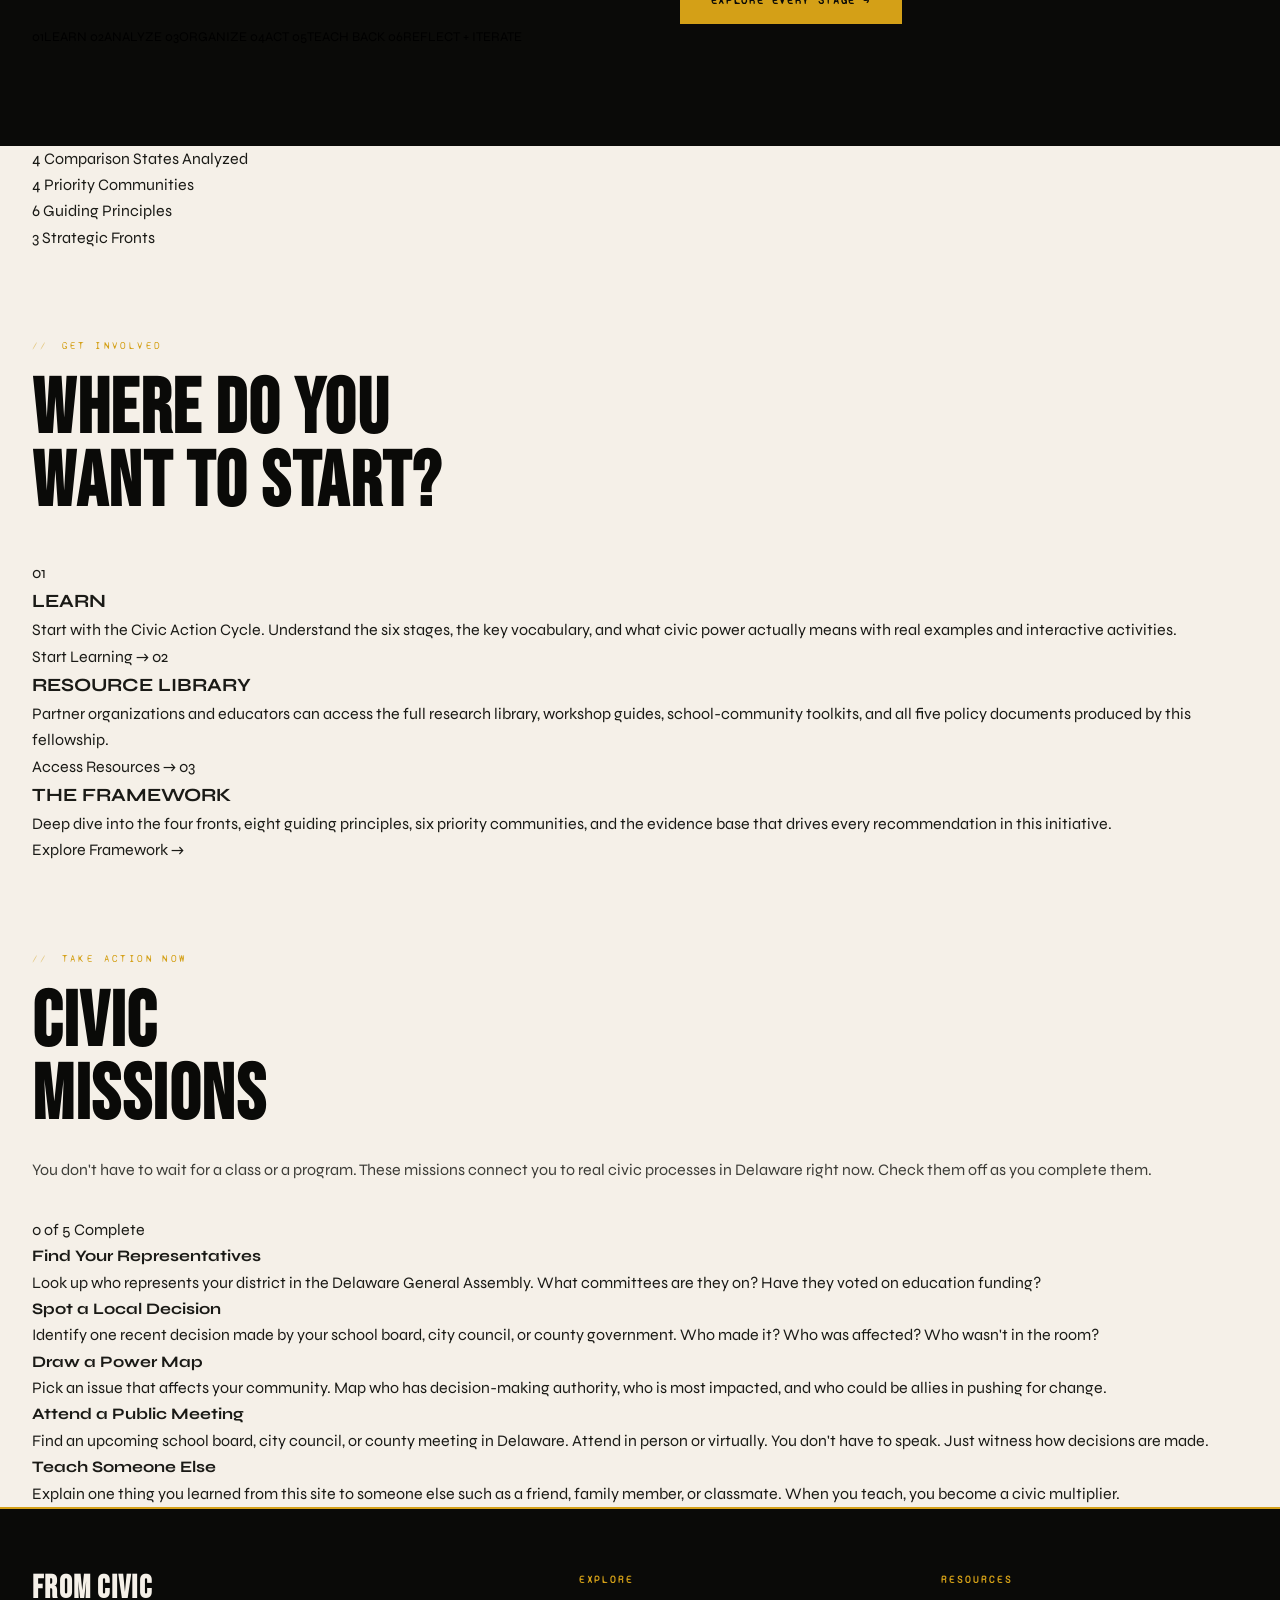
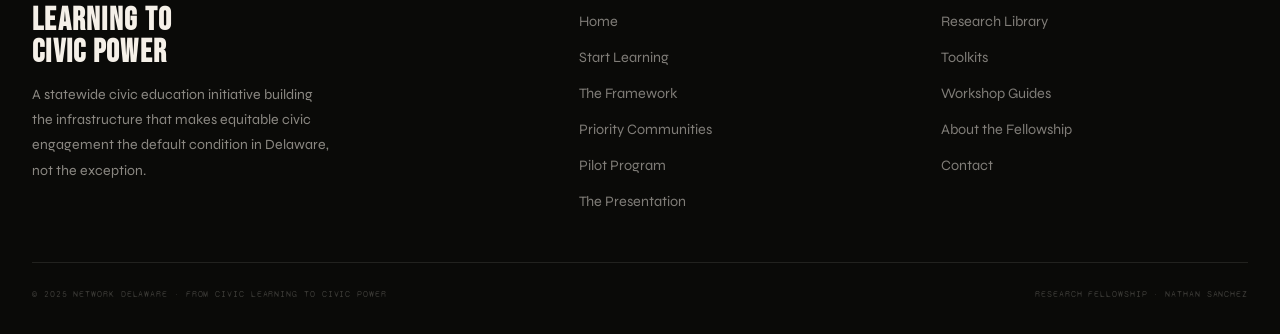
==== commit 00cac749: "Merge branch 'main' of https://github.com/SyndorZaldrizes/networkdelaware-civicpower" ====
--- a/index.html
+++ b/index.html
@@ -203,7 +203,292 @@
 <body>
   <div id="nav-placeholder"></div>
   <main id="main">
-    <!-- Content would follow here -->
+
+    <!-- ── HERO ────────────────────────────────────────────── -->
+    <section class="hero" aria-labelledby="hero-heading">
+      <div class="hero-grid-bg" aria-hidden="true"></div>
+      <div class="container hero-content">
+        <p class="hero-eyebrow">Network Delaware &middot; Civic Education Initiative &middot; 2026</p>
+        <div class="hero-main">
+          <div>
+            <h1 class="hero-title" id="hero-heading">
+              FROM<br>CIVIC<br><span class="gold">LEARNING</span></span><br>TO<br>CIVIC<br><span class="gold">POWER</span>
+            </h1>
+          </div>
+          <div class="hero-right">
+            <p class="hero-sub">Delaware students know about democracy. Most aren't prepared to practice it. This initiative changes that, for every community, not just the ones already at the table.</p>
+            <div class="hero-btns">
+              <a href="learn.html" class="btn btn-gold">Start Learning</a>
+              <a href="framework.html" class="btn btn-ghost">Explore the Framework</a>
+            </div>
+            <div class="hero-ticker" aria-label="Key statistics">
+              <div class="ticker-cell">
+                <span class="ticker-num" data-count="25" data-suffix="%">&lt;25%</span>
+                <span class="ticker-label">8th graders proficient in civics nationally</span>
+              </div>
+              <div class="ticker-cell">
+                <span class="ticker-num" data-count="19000" data-suffix="+">19K+</span>
+                <span class="ticker-label">Multilingual learners.</span>
+              </div>
+              <div class="ticker-cell">
+                <span class="ticker-num" data-count="1100" data-prefix="$">$1,100</span>
+                <span class="ticker-label">Per multilingual learner vs. $6–9K in neighboring states</span>
+              </div>
+              <div class="ticker-cell">
+                <span class="ticker-num" data-count="0">0</span>
+                <span class="ticker-label">States with strategic nonviolence in civic statute</span>
+              </div>
+            </div>
+          </div>
+        </div>
+      </div>
+      <div class="hero-diagonal" aria-hidden="true"></div>
+    </section>
+
+    <!-- ── MARQUEE ──────────────────────────────────────────── -->
+    <div class="marquee-wrap" aria-hidden="true">
+      <div class="marquee-track">
+        <span>Civic Multipliers</span><span>Power Literacy</span><span>Action Civics</span>
+        <span>Community Power</span><span>Strategic Nonviolence</span><span>Political Homes</span>
+        <span>Civic Action Cycle</span><span>Equity by Design</span><span>Four Fronts</span>
+        <span>Delaware Leads</span><span>Real Decisions</span><span>Not Symbolic</span>
+        <span>Civic Multipliers</span><span>Power Literacy</span><span>Action Civics</span>
+        <span>Community Power</span><span>Strategic Nonviolence</span><span>Political Homes</span>
+        <span>Civic Action Cycle</span><span>Equity by Design</span><span>Four Fronts</span>
+        <span>Delaware Leads</span><span>Real Decisions</span><span>Not Symbolic</span>
+      </div>
+    </div>
+
+    <!-- ── THE ARGUMENT ─────────────────────────────────────── -->
+    <section class="argument-wrap" aria-labelledby="argument-heading">
+      <div class="argument-inner">
+        <div class="argument-left reveal-left">
+          <p class="section-label">The Problem</p>
+          <h2 class="section-title" id="argument-heading">KNOWING<br>IS NOT<br>DOING</h2>
+          <p>Delaware's civics standards, last revised in 2018, carry no statutory mandate, no dedicated funding, and no accountability structure. The Participation anchor, the only standard asking students to <em style="color:var(--gold-lt);font-style:italic">act</em> civically is highlighted only at grade 9.</p>
+          <p>CIRCLE's 2025 research confirms: the civic engagement gap is a supply-side failure. Young people want to participate. The system isn't giving them the tools, the practice, or the invitation.</p>
+          <p class="blockquote-pull">"The barrier is not <span>motivation</span>. It is access, safety, and structured invitation."</p>
+          <a href="framework.html" class="btn btn-gold" style="margin-top:2rem">See the Full Framework</a>
+        </div>
+        <div class="argument-right">
+          <div class="data-block reveal">
+            <span class="data-num" data-count="22" data-suffix="%">22%</span>
+            <div class="data-body">
+              <p>of youth who voted in 2024 reported protesting or attending demonstrations vs. 8% of non-voters. The difference is civic ecosystem access, not individual motivation.</p>
+              <small>CIRCLE, 2025</small>
+            </div>
+          </div>
+          <div class="data-block red-accent reveal reveal-delay-1">
+            <span class="data-num red" data-count="61" data-suffix="%">61%</span>
+            <div class="data-body">
+              <p>of young people who didn't vote rarely or never spent in-person time with community members. Community connection predicts civic action across all 17 engagement measures.</p>
+              <small>CIRCLE, 2025</small>
+            </div>
+          </div>
+          <div class="data-block reveal reveal-delay-2">
+            <span class="data-num" data-count="27" data-suffix="%">27%</span>
+            <div class="data-body">
+              <p>of 2024 youth voters were part of a movement or organized group vs. 13% of non-voters. Political homes are the mechanism. Delaware lacks the infrastructure to build them.</p>
+              <small>CIRCLE, 2025</small>
+            </div>
+          </div>
+        </div>
+      </div>
+    </section>
+
+    <!-- ── FOUR FRONTS ───────────────────────────────────────── -->
+    <section class="fronts-wrap section-pad" aria-labelledby="fronts-heading">
+      <div class="container">
+        <div class="fronts-header">
+          <div class="reveal">
+            <p class="section-label">The Strategy</p>
+            <h2 class="section-title" id="fronts-heading">FOUR<br>STRATEGIC<br>FRONTS</h2>
+          </div>
+          <div class="reveal reveal-delay-1">
+            <p class="section-body" style="margin-bottom:1.5rem">The framework advances four fronts simultaneously. Every deliverable maps to at least one. Every recommendation must advance at least one. They are not sequential; they operate in parallel.</p>
+            <a href="framework.html" class="btn btn-outline">Full Framework →</a>
+          </div>
+        </div>
+        <div class="fronts-grid">
+          <a href="framework.html#front1" class="front-card reveal" data-num="01">
+            <span class="front-num">// Front 01</span>
+            <h3>STATEWIDE POLICY + LEA IMPLEMENTATION</h3>
+            <p>Strengthen Delaware's K–12 civics expectations at the state level while supporting Local Education Agencies in alignment, educator development, and implementation with equitable accountability.</p>
+            <span class="front-arrow">Explore →</span>
+          </a>
+          <a href="framework.html#front2" class="front-card reveal reveal-delay-1" data-num="02">
+            <span class="front-num">// Front 02</span>
+            <h3>COMMUNITY-ROOTED POWER BUILDING</h3>
+            <p>Establish parent and student leadership labs, youth organizing pathways, and feedback mechanisms that give communities real, not symbolic, influence over how civic education is designed and delivered.</p>
+            <span class="front-arrow">Explore →</span>
+          </a>
+          <a href="framework.html#front3" class="front-card reveal reveal-delay-2" data-num="03">
+            <span class="front-num">// Front 03</span>
+            <h3>SCHOOL-BASED PARTNERSHIPS + HANDS-ON PRACTICE</h3>
+            <p>Pilot participatory budgeting, community mapping, policy simulations, and direct engagement with real decision-makers. Schools can't do this alone; community partnerships are how it scales.</p>
+            <span class="front-arrow">Explore →</span>
+          </a>
+          <a href="framework.html#front4" class="front-card reveal reveal-delay-3" data-num="04">
+            <span class="front-num">// Front 04</span>
+            <h3>STRATEGIC NONVIOLENCE + LEADERSHIP DEVELOPMENT</h3>
+            <p>The differentiating argument. Equipping students to understand power, navigate conflict constructively, and build collective influence. No comparison state has codified this in statute. Delaware can go first.</p>
+            <span class="front-arrow">Explore →</span>
+          </a>
+        </div>
+      </div>
+    </section>
+
+    <!-- ── CIVIC ACTION CYCLE ─────────────────────────────────── -->
+    <section class="cycle-wrap" aria-labelledby="cycle-heading">
+      <div class="container">
+        <div class="cycle-inner">
+          <div class="cycle-left">
+            <p class="section-label reveal">The Method</p>
+            <h2 class="section-title reveal" id="cycle-heading">THE CIVIC ACTION CYCLE</h2>
+            <p class="reveal">Civic power is built through a six-stage repeating loop, not a one-time lesson. Every stage feeds the next. The cycle doesn't end at action; it ends at reflection, which launches the next loop.</p>
+            <div class="cycle-steps">
+              <button class="cycle-step-btn active" data-step="0">
+                <span class="step-num">01</span><span class="step-name">LEARN</span>
+              </button>
+              <button class="cycle-step-btn" data-step="1">
+                <span class="step-num">02</span><span class="step-name">ANALYZE</span>
+              </button>
+              <button class="cycle-step-btn" data-step="2">
+                <span class="step-num">03</span><span class="step-name">ORGANIZE</span>
+              </button>
+              <button class="cycle-step-btn" data-step="3">
+                <span class="step-num">04</span><span class="step-name">ACT</span>
+              </button>
+              <button class="cycle-step-btn" data-step="4">
+                <span class="step-num">05</span><span class="step-name">TEACH BACK</span>
+              </button>
+              <button class="cycle-step-btn" data-step="5">
+                <span class="step-num">06</span><span class="step-name">REFLECT + ITERATE</span>
+              </button>
+            </div>
+          </div>
+          <div class="cycle-visual">
+            <div class="cycle-detail" id="cycle-detail">
+              <h4 id="cycle-title">01 — LEARN</h4>
+              <p id="cycle-desc">Connect civic knowledge to real issues affecting your school and community. Don't just read a textbook! Talk to people, read actual policy documents, and map who holds power over the problem you care about.</p>
+              <div class="cycle-example" id="cycle-example">
+                <strong style="color:var(--gold-lt)">In practice:</strong> Students research a real New Castle County budget decision as to who made it, what process governed it, and who was excluded from the room.
+              </div>
+            </div>
+            <a href="learn.html" class="btn btn-gold" style="margin-top:1.5rem;display:inline-flex">Explore Every Stage →</a>
+          </div>
+        </div>
+      </div>
+    </section>
+
+    <!-- ── STATS STRIP ─────────────────────────────────────────── -->
+    <div class="stats-strip" aria-label="Key initiative statistics">
+      <div class="container">
+        <div class="stats-inner">
+          <div class="stat-block reveal">
+            <span class="stat-n" data-count="5">5</span>
+            <span class="stat-lbl">Comparison States Analyzed</span>
+          </div>
+          <div class="stat-block reveal reveal-delay-1">
+            <span class="stat-n" data-count="6">6</span>
+            <span class="stat-lbl">Priority Communities</span>
+          </div>
+          <div class="stat-block reveal reveal-delay-2">
+            <span class="stat-n" data-count="8">8</span>
+            <span class="stat-lbl">Guiding Principles</span>
+          </div>
+          <div class="stat-block reveal reveal-delay-3">
+            <span class="stat-n" data-count="4">4</span>
+            <span class="stat-lbl">Strategic Fronts</span>
+          </div>
+        </div>
+      </div>
+    </div>
+
+    <!-- ── GET INVOLVED ────────────────────────────────────────── -->
+    <section class="involved-wrap section-pad" aria-labelledby="involved-heading" id="act">
+      <div class="container">
+        <p class="section-label reveal">Get Involved</p>
+        <h2 class="section-title reveal" id="involved-heading" style="margin-bottom:2.5rem">WHERE DO YOU<br>WANT TO START?</h2>
+        <div class="involved-grid">
+          <a href="learn.html" class="involved-card reveal">
+            <span class="inv-num">01</span>
+            <h3>LEARN</h3>
+            <p>Start with the Civic Action Cycle. Understand the six stages, the key vocabulary, and what civic power actually means with real examples and interactive activities.</p>
+            <span class="inv-arrow">Start Learning →</span>
+          </a>
+          <a href="resources.html" class="involved-card reveal reveal-delay-1">
+            <span class="inv-num">02</span>
+            <h3>RESOURCE LIBRARY</h3>
+            <p>Partner organizations and educators can access the full research library, workshop guides, school-community toolkits, and all five policy documents produced by this fellowship.</p>
+            <span class="inv-arrow">Access Resources →</span>
+          </a>
+          <a href="framework.html" class="involved-card reveal reveal-delay-2">
+            <span class="inv-num">03</span>
+            <h3>THE FRAMEWORK</h3>
+            <p>Deep dive into the four fronts, eight guiding principles, six priority communities, and the evidence base that drives every recommendation in this initiative.</p>
+            <span class="inv-arrow">Explore Framework →</span>
+          </a>
+        </div>
+      </div>
+    </section>
+
+    <!-- ── CIVIC MISSIONS ─────────────────────────────────────── -->
+    <section class="mission-wrap" aria-labelledby="mission-heading">
+      <div class="container">
+        <div class="mission-inner">
+          <div>
+            <p class="section-label reveal">Take Action Now</p>
+            <h2 class="section-title reveal" id="mission-heading">CIVIC<br>MISSIONS</h2>
+            <p class="reveal" style="color:var(--gray);line-height:1.85;margin-bottom:2rem">You don't have to wait for a class or a program. These missions connect you to real civic processes in Delaware right now. Check them off as you complete them.</p>
+            <div class="mission-progress reveal">
+              <span id="mission-count">0 of 5 Complete</span>
+              <div class="progress-bar-wrap">
+                <div class="progress-bar-fill" id="mission-bar" style="width:0%"></div>
+              </div>
+            </div>
+          </div>
+          <div class="mission-cards reveal reveal-delay-1">
+            <div class="mission-item" onclick="toggleMission(this)">
+              <div class="mission-check"></div>
+              <div class="mission-text">
+                <h4>Find Your Representatives</h4>
+                <p>Look up who represents your district in the Delaware General Assembly. What committees are they on? Have they voted on education funding?</p>
+              </div>
+            </div>
+            <div class="mission-item" onclick="toggleMission(this)">
+              <div class="mission-check"></div>
+              <div class="mission-text">
+                <h4>Spot a Local Decision</h4>
+                <p>Identify one recent decision made by your school board, city council, or county government. Who made it? Who was affected? Who wasn't in the room?</p>
+              </div>
+            </div>
+            <div class="mission-item" onclick="toggleMission(this)">
+              <div class="mission-check"></div>
+              <div class="mission-text">
+                <h4>Draw a Power Map</h4>
+                <p>Pick an issue that affects your community. Map who has decision-making authority, who is most impacted, and who could be allies in pushing for change.</p>
+              </div>
+            </div>
+            <div class="mission-item" onclick="toggleMission(this)">
+              <div class="mission-check"></div>
+              <div class="mission-text">
+                <h4>Attend a Public Meeting</h4>
+                <p>Find an upcoming school board, city council, or county meeting in Delaware. Attend in person or virtually. You don't have to speak. Just witness how decisions are made.</p>
+              </div>
+            </div>
+            <div class="mission-item" onclick="toggleMission(this)">
+              <div class="mission-check"></div>
+              <div class="mission-text">
+                <h4>Teach Someone Else</h4>
+                <p>Explain one thing you learned from this site to someone else such as a friend, family member, or classmate. When you teach, you become a civic multiplier.</p>
+              </div>
+            </div>
+          </div>
+        </div>
+      </div>
+    </section>
+
   </main>
   <div id="footer-placeholder"></div>
   <script src="scripts/main.js"></script>
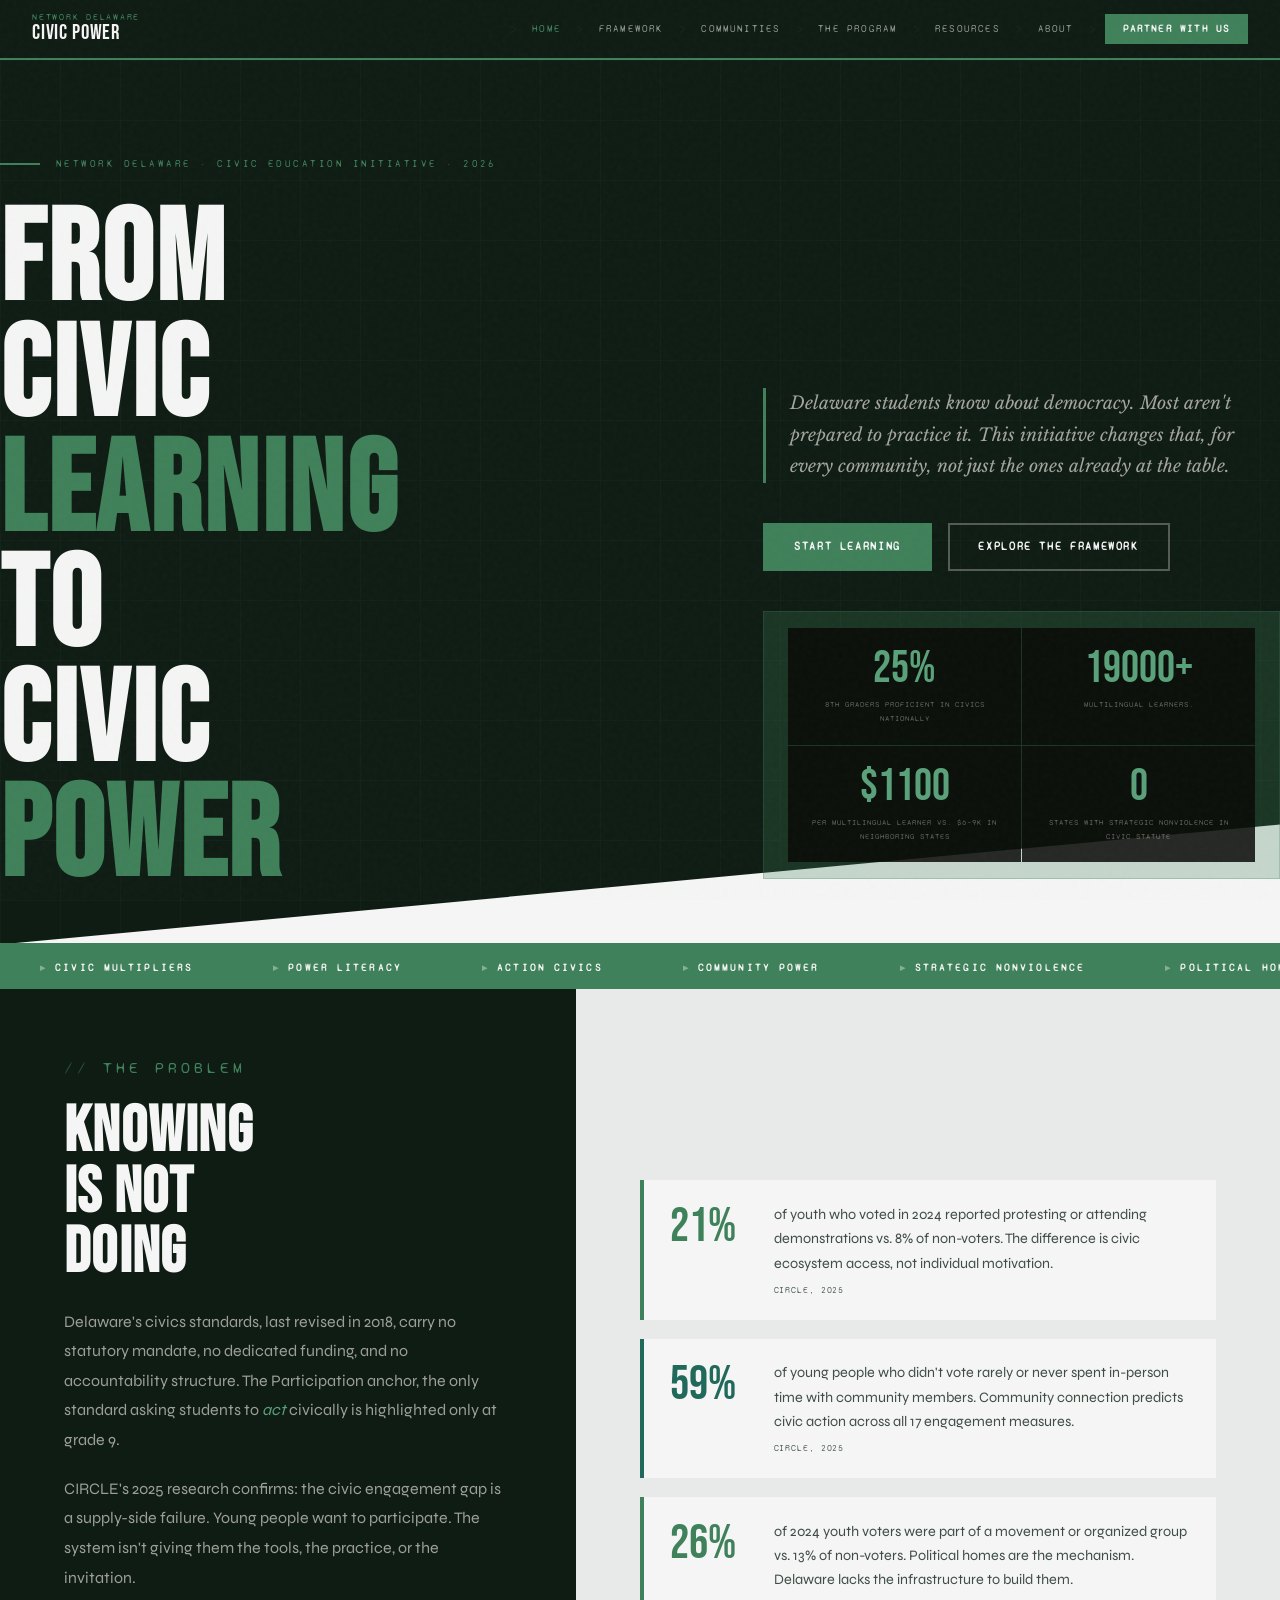
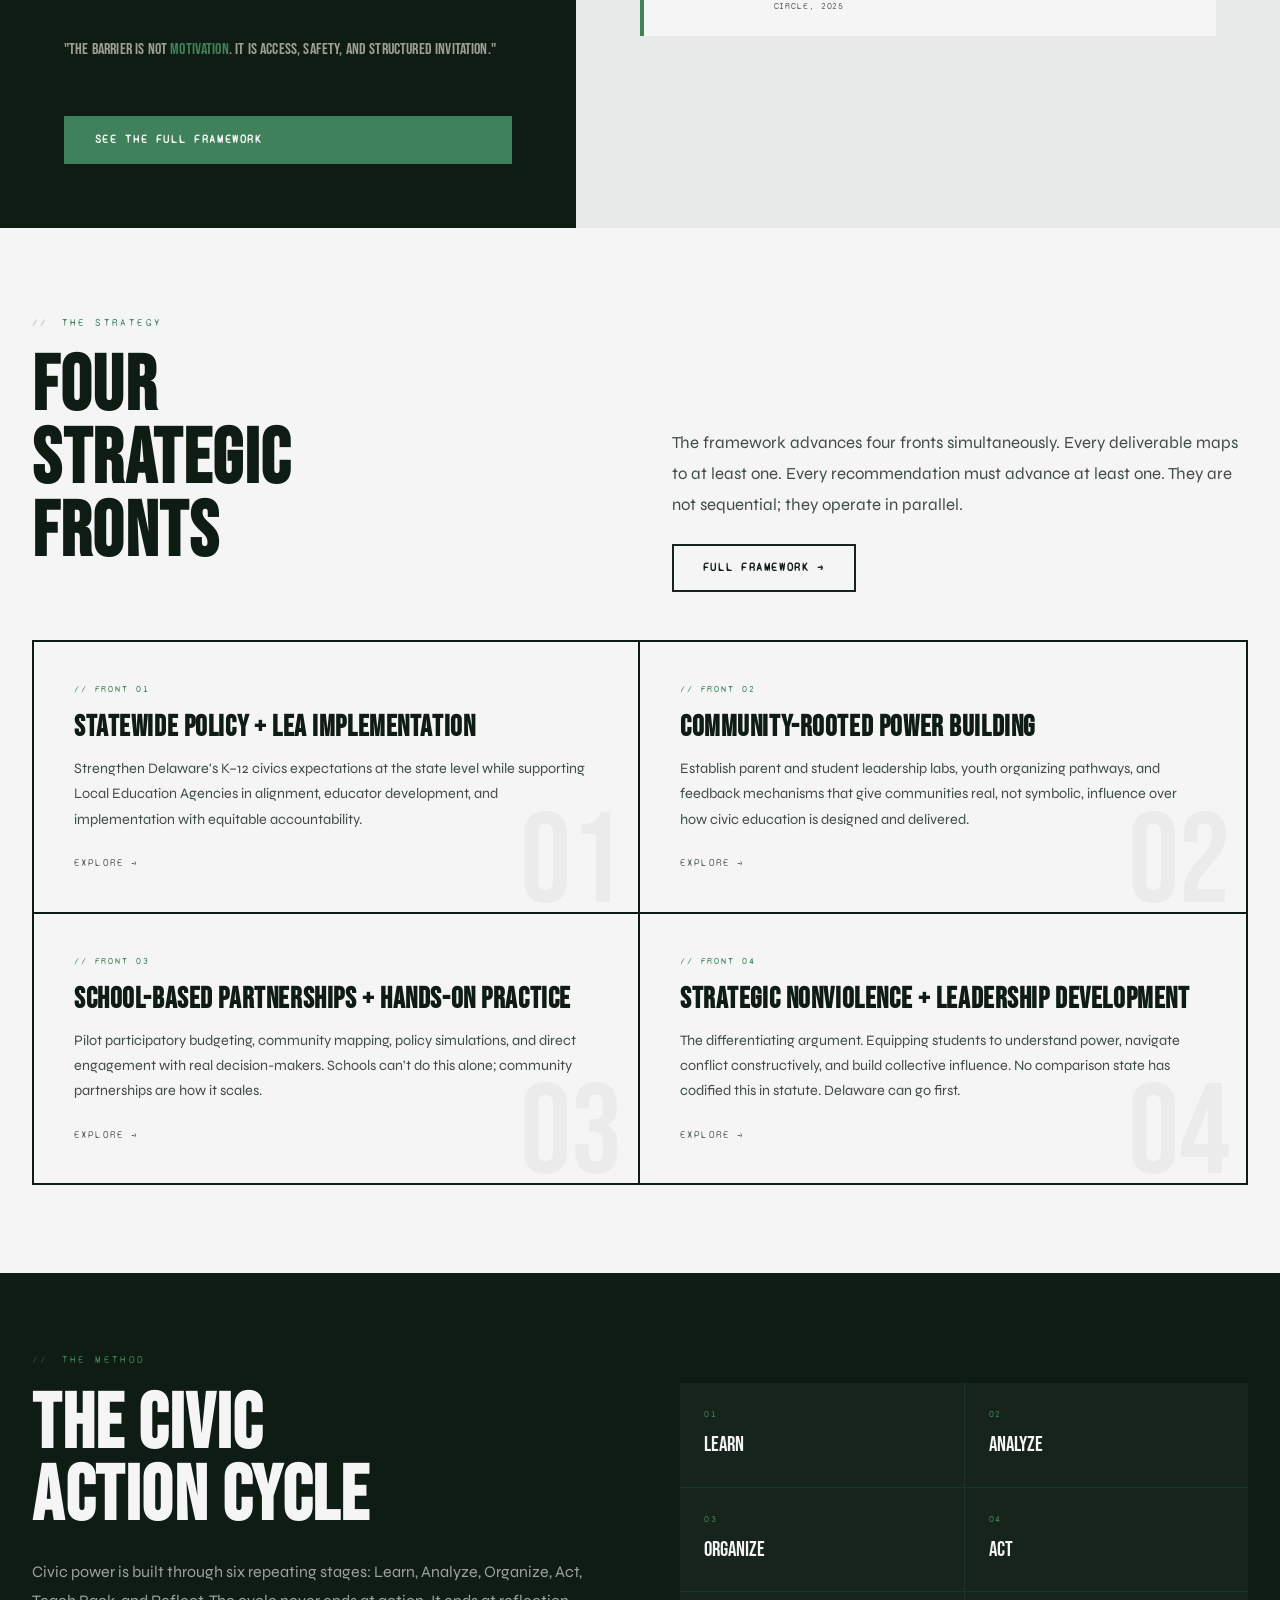
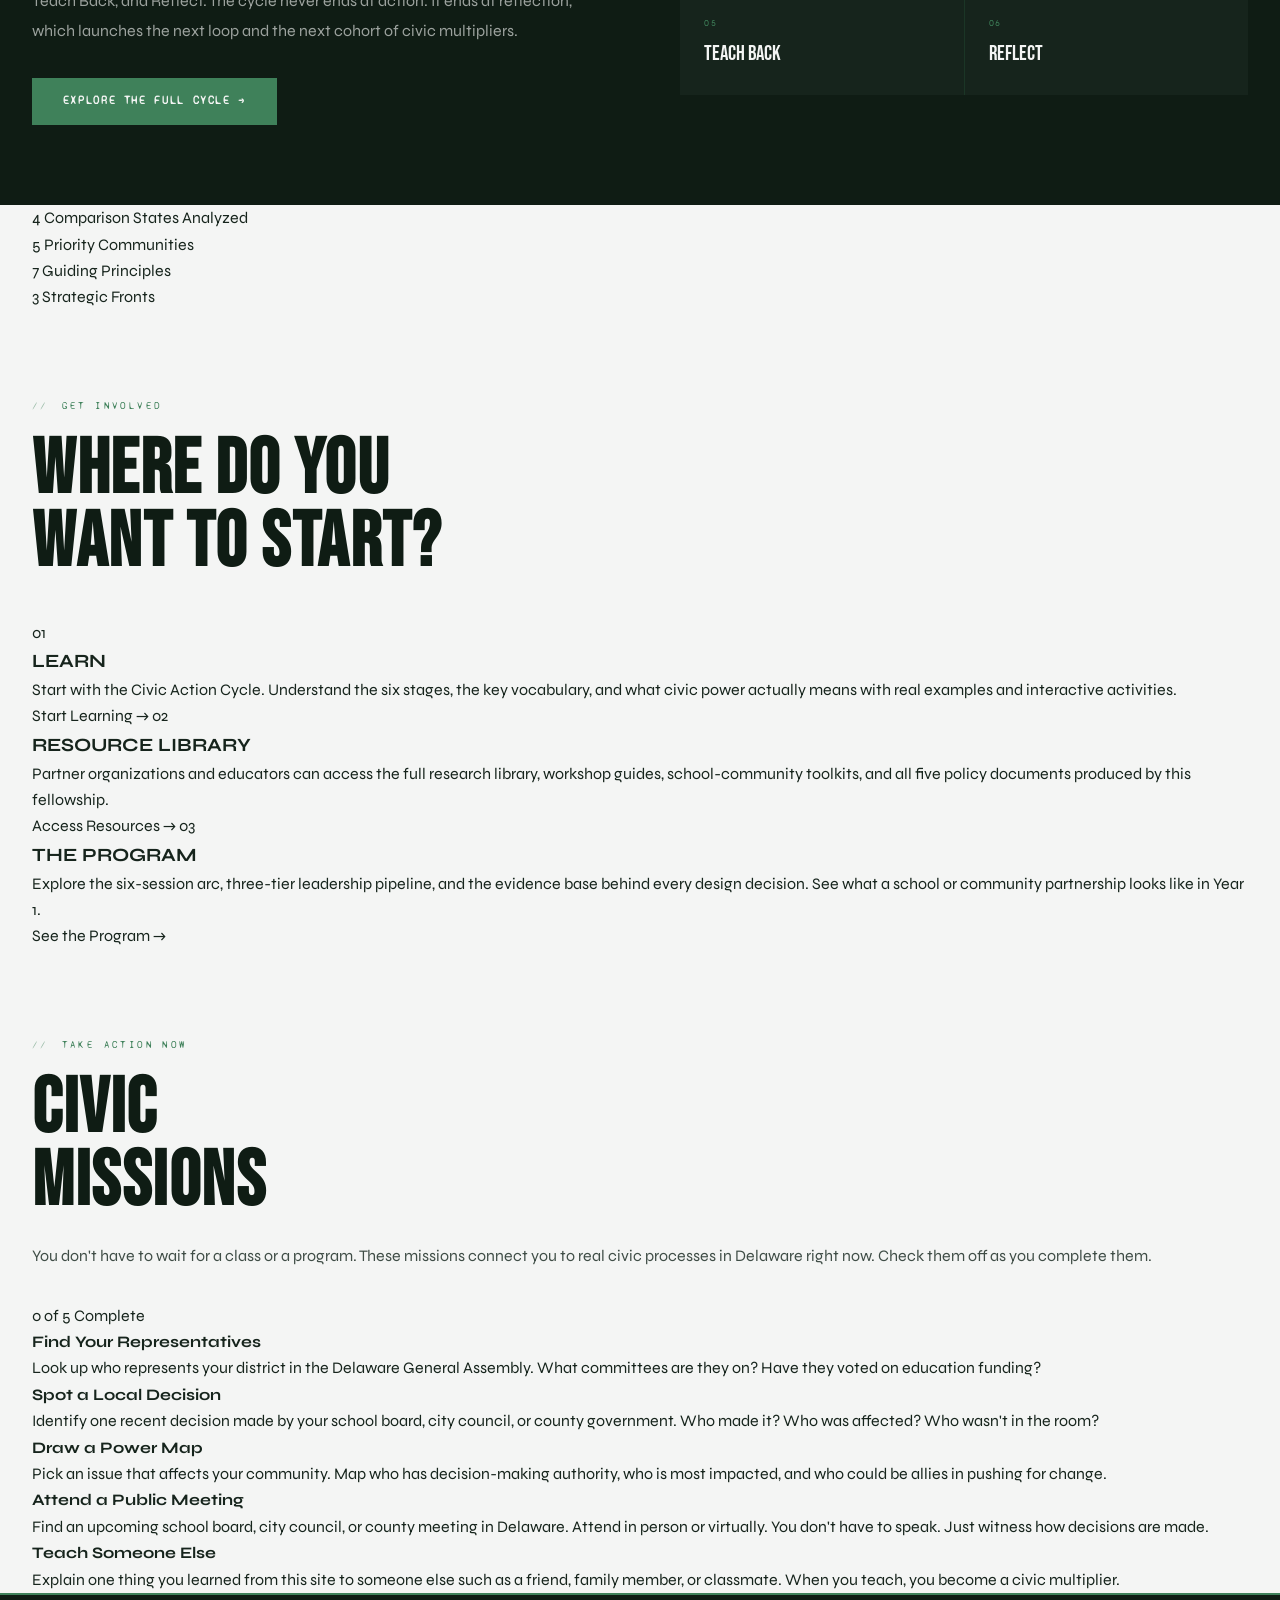
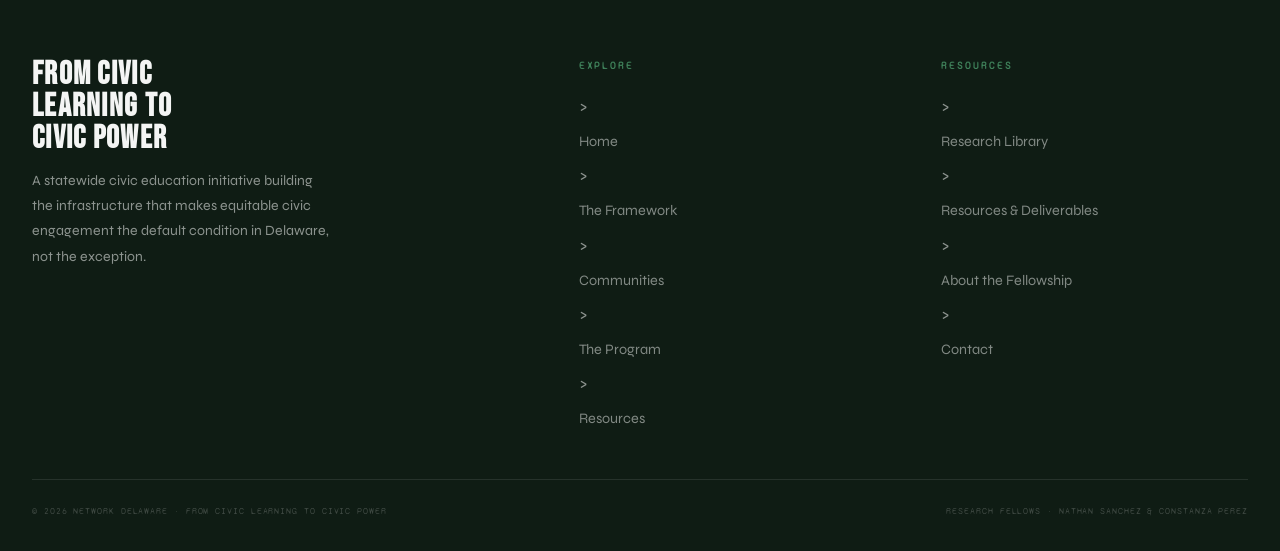
==== commit cc1f7778: "Updated Codes" ====
--- a/index.html
+++ b/index.html
@@ -19,8 +19,8 @@
     .hero-grid-bg {
       position: absolute; inset: 0; pointer-events: none;
       background-image:
-        linear-gradient(rgba(212,160,23,0.06) 1px, transparent 1px),
-        linear-gradient(90deg, rgba(212,160,23,0.06) 1px, transparent 1px);
+        linear-gradient(rgba(63,129,90,0.06) 1px, transparent 1px),
+        linear-gradient(90deg, rgba(63,129,90,0.06) 1px, transparent 1px);
       background-size: 60px 60px;
     }
     .hero-diagonal {
@@ -71,7 +71,7 @@
     }
     .hero-btns { display: flex; gap: 1rem; flex-wrap: wrap; }
     .hero-ticker {
-      background: rgba(212,160,23,0.08); border: 1px solid var(--border);
+      background: rgba(63,129,90,0.08); border: 1px solid var(--border);
       padding: 1rem 1.5rem; margin-top: 2.5rem;
       display: grid; grid-template-columns: 1fr 1fr;
       gap: 1px; background: var(--border);
@@ -165,7 +165,7 @@
     .front-card:hover h3 { color: var(--white); }
     .front-card:hover p { color: rgba(245,240,232,0.55); }
     .front-card:hover .front-arrow { color: var(--gold); }
-    .front-card:hover::before { color: rgba(212,160,23,0.08); }
+    .front-card:hover::before { color: rgba(63,129,90,0.08); }
     .front-num {
       font-family: var(--font-mono); font-size: 0.58rem;
       letter-spacing: 0.2em; text-transform: uppercase;
@@ -338,44 +338,23 @@
       </div>
     </section>
 
-    <!-- ── CIVIC ACTION CYCLE ─────────────────────────────────── -->
-    <section class="cycle-wrap" aria-labelledby="cycle-heading">
+    <!-- ── CIVIC ACTION CYCLE (preview) ─────────────────── -->
+    <section style="background:var(--black);padding:5rem 0;" aria-labelledby="cycle-preview-heading">
       <div class="container">
-        <div class="cycle-inner">
-          <div class="cycle-left">
-            <p class="section-label reveal">The Method</p>
-            <h2 class="section-title reveal" id="cycle-heading">THE CIVIC ACTION CYCLE</h2>
-            <p class="reveal">Civic power is built through a six-stage repeating loop, not a one-time lesson. Every stage feeds the next. The cycle doesn't end at action; it ends at reflection, which launches the next loop.</p>
-            <div class="cycle-steps">
-              <button class="cycle-step-btn active" data-step="0">
-                <span class="step-num">01</span><span class="step-name">LEARN</span>
-              </button>
-              <button class="cycle-step-btn" data-step="1">
-                <span class="step-num">02</span><span class="step-name">ANALYZE</span>
-              </button>
-              <button class="cycle-step-btn" data-step="2">
-                <span class="step-num">03</span><span class="step-name">ORGANIZE</span>
-              </button>
-              <button class="cycle-step-btn" data-step="3">
-                <span class="step-num">04</span><span class="step-name">ACT</span>
-              </button>
-              <button class="cycle-step-btn" data-step="4">
-                <span class="step-num">05</span><span class="step-name">TEACH BACK</span>
-              </button>
-              <button class="cycle-step-btn" data-step="5">
-                <span class="step-num">06</span><span class="step-name">REFLECT + ITERATE</span>
-              </button>
-            </div>
-          </div>
-          <div class="cycle-visual">
-            <div class="cycle-detail" id="cycle-detail">
-              <h4 id="cycle-title">01 — LEARN</h4>
-              <p id="cycle-desc">Connect civic knowledge to real issues affecting your school and community. Don't just read a textbook! Talk to people, read actual policy documents, and map who holds power over the problem you care about.</p>
-              <div class="cycle-example" id="cycle-example">
-                <strong style="color:var(--gold-lt)">In practice:</strong> Students research a real New Castle County budget decision as to who made it, what process governed it, and who was excluded from the room.
-              </div>
-            </div>
-            <a href="learn.html" class="btn btn-gold" style="margin-top:1.5rem;display:inline-flex">Explore Every Stage →</a>
+        <div style="display:grid;grid-template-columns:1fr 1fr;gap:5rem;align-items:center;">
+          <div>
+            <p class="section-label reveal" style="color:var(--gold)">The Method</p>
+            <h2 class="section-title reveal" id="cycle-preview-heading" style="color:var(--white)">THE CIVIC<br>ACTION CYCLE</h2>
+            <p class="reveal" style="color:rgba(244,245,244,0.62);line-height:1.85;margin-bottom:2rem">Civic power is built through six repeating stages: Learn, Analyze, Organize, Act, Teach Back, and Reflect. The cycle never ends at action. It ends at reflection, which launches the next loop and the next cohort of civic multipliers.</p>
+            <a href="framework.html#cycle-sum-heading" class="btn btn-gold reveal">Explore the Full Cycle &rarr;</a>
+          </div>
+          <div class="reveal reveal-delay-1" style="display:grid;grid-template-columns:1fr 1fr;gap:1px;background:rgba(63,129,90,0.26);">
+            <div style="background:var(--ink);padding:1.5rem;"><span style="font-family:var(--font-mono);font-size:0.55rem;letter-spacing:0.2em;text-transform:uppercase;color:var(--gold);display:block;margin-bottom:0.4rem">01</span><span style="font-family:var(--font-display);font-size:1.3rem;color:var(--white)">LEARN</span></div>
+            <div style="background:var(--ink);padding:1.5rem;"><span style="font-family:var(--font-mono);font-size:0.55rem;letter-spacing:0.2em;text-transform:uppercase;color:var(--gold);display:block;margin-bottom:0.4rem">02</span><span style="font-family:var(--font-display);font-size:1.3rem;color:var(--white)">ANALYZE</span></div>
+            <div style="background:var(--ink);padding:1.5rem;"><span style="font-family:var(--font-mono);font-size:0.55rem;letter-spacing:0.2em;text-transform:uppercase;color:var(--gold);display:block;margin-bottom:0.4rem">03</span><span style="font-family:var(--font-display);font-size:1.3rem;color:var(--white)">ORGANIZE</span></div>
+            <div style="background:var(--ink);padding:1.5rem;"><span style="font-family:var(--font-mono);font-size:0.55rem;letter-spacing:0.2em;text-transform:uppercase;color:var(--gold);display:block;margin-bottom:0.4rem">04</span><span style="font-family:var(--font-display);font-size:1.3rem;color:var(--white)">ACT</span></div>
+            <div style="background:var(--ink);padding:1.5rem;"><span style="font-family:var(--font-mono);font-size:0.55rem;letter-spacing:0.2em;text-transform:uppercase;color:var(--gold);display:block;margin-bottom:0.4rem">05</span><span style="font-family:var(--font-display);font-size:1.3rem;color:var(--white)">TEACH BACK</span></div>
+            <div style="background:var(--ink);padding:1.5rem;"><span style="font-family:var(--font-mono);font-size:0.55rem;letter-spacing:0.2em;text-transform:uppercase;color:var(--gold);display:block;margin-bottom:0.4rem">06</span><span style="font-family:var(--font-display);font-size:1.3rem;color:var(--white)">REFLECT</span></div>
           </div>
         </div>
       </div>
@@ -423,11 +402,11 @@
             <p>Partner organizations and educators can access the full research library, workshop guides, school-community toolkits, and all five policy documents produced by this fellowship.</p>
             <span class="inv-arrow">Access Resources →</span>
           </a>
-          <a href="framework.html" class="involved-card reveal reveal-delay-2">
+          <a href="program.html" class="involved-card reveal reveal-delay-2">
             <span class="inv-num">03</span>
-            <h3>THE FRAMEWORK</h3>
-            <p>Deep dive into the four fronts, eight guiding principles, six priority communities, and the evidence base that drives every recommendation in this initiative.</p>
-            <span class="inv-arrow">Explore Framework →</span>
+            <h3>THE PROGRAM</h3>
+            <p>Explore the six-session arc, three-tier leadership pipeline, and the evidence base behind every design decision. See what a school or community partnership looks like in Year 1.</p>
+            <span class="inv-arrow">See the Program &rarr;</span>
           </a>
         </div>
       </div>
--- a/styles/main.css
+++ b/styles/main.css
@@ -7,29 +7,32 @@
 
 /* ── TOKENS ─────────────────────────────────────────────── */
 :root {
-  --black:      #0a0a08;
-  --white:      #f5f0e8;
-  --gold:       #d4a017;
-  --gold-lt:    #f0c040;
-  --gold-dim:   rgba(212,160,23,0.15);
-  --red:        #c0392b;
-  --red-dim:    rgba(192,57,43,0.12);
-  --ink:        #1a1a16;
-  --gray:       #3d3d38;
-  --gray-lt:    #6b6b62;
-  --border:     rgba(212,160,23,0.3);
-  --border-str: rgba(212,160,23,0.65);
-  --paper:      #f5f0e8;
-  --paper-dk:   #ede7d8;
-  --shadow:     0 6px 32px rgba(10,10,8,0.22);
-  --shadow-lg:  0 16px 56px rgba(10,10,8,0.32);
-  --radius:     2px;
-
+  --black:        #0f1c14;
+  --ink:          #16241c;
+  --gray:         #3f4d46;
+  --gray-lt:      #5a665f;
+  --gold:         #3f815a;
+  --gold-lt:      #5aa17a;
+  --gold-dim:     rgba(63,129,90,0.14);
+  --red:          #21695a;
+  --red-dim:      rgba(33,105,90,0.12);
+  --paper:        #f4f5f4;
+  --paper-dk:     #e7eae8;
+  --white:        #f4f5f4;
+  --border:       rgba(63,129,90,0.26);
+  --border-str:   rgba(63,129,90,0.55);
+  --silver:       #c4ccce;
+  --silver-lt:    #e7eaeb;
+  
+  --shadow:       0 6px 32px rgba(15,28,20,0.22);
+  --shadow-lg:    0 16px 56px rgba(15,28,20,0.32);
+  --radius:       2px;
+  
   --font-display: 'Bebas Neue', 'Impact', sans-serif;
   --font-body:    'Syne', system-ui, sans-serif;
   --font-serif:   'Libre Baskerville', Georgia, serif;
   --font-mono:    'Syne Mono', 'Courier New', monospace;
-  --ease-out: cubic-bezier(0.22, 1, 0.36, 1);
+  --ease-out:     cubic-bezier(0.22, 1, 0.36, 1);
 }
 
 /* ── RESET ──────────────────────────────────────────────── */
@@ -88,23 +91,26 @@
   font-family: var(--font-display); font-size: 1.3rem;
   color: var(--white); letter-spacing: 0.04em;
 }
-.nav-links { display: flex; align-items: center; gap: 0; list-style: none; }
+.nav-links {
+  display: flex; align-items: center; gap: 0; list-style: none;
+}
 .nav-links a {
   display: block; padding: 0.4rem 0.9rem;
   font-family: var(--font-mono); font-size: 0.62rem;
   letter-spacing: 0.12em; text-transform: uppercase;
-  color: rgba(245,240,232,0.55);
+  color: rgba(244,245,244,0.55);
   transition: color 0.18s;
 }
 .nav-links a:hover { color: var(--gold); }
 .nav-links a[aria-current="page"] { color: var(--gold); }
 .nav-cta {
-  background: var(--gold) !important; color: var(--black) !important;
-  font-weight: 700 !important; padding: 0.4rem 1.1rem !important;
+  background: var(--gold) !important;
+  color: var(--white) !important;
+  font-weight: 700 !important;
+  padding: 0.4rem 1.1rem !important;
   margin-left: 0.5rem;
 }
 .nav-cta:hover { background: var(--gold-lt) !important; }
-
 .nav-toggle {
   display: none; flex-direction: column; gap: 5px;
   padding: 6px; background: none; border: none;
@@ -121,15 +127,13 @@
 .container { max-width: 1280px; margin: 0 auto; padding: 0 2rem; }
 .section-pad { padding: 5.5rem 0; }
 .section-pad-sm { padding: 3.5rem 0; }
-
 .section-label {
   font-family: var(--font-mono); font-size: 0.6rem;
   letter-spacing: 0.25em; text-transform: uppercase;
-  color: var(--gold); display: flex; align-items: center; gap: 0.8rem;
-  margin-bottom: 1.2rem;
+  color: var(--gold); display: flex; align-items: center;
+  gap: 0.8rem; margin-bottom: 1.2rem;
 }
 .section-label::before { content: '//'; opacity: 0.5; }
-
 .section-title {
   font-family: var(--font-display);
   font-size: clamp(2.8rem, 6vw, 5.5rem);
@@ -138,9 +142,10 @@
 }
 .section-title em { color: var(--gold); font-style: normal; }
 .section-title .red { color: var(--red); }
-
-.section-body { font-size: 1.05rem; color: var(--gray); max-width: 620px; line-height: 1.85; }
-
+.section-body {
+  font-size: 1.05rem; color: var(--gray);
+  max-width: 620px; line-height: 1.85;
+}
 .divider { height: 2px; background: var(--border); }
 .divider-gold { height: 2px; background: var(--gold); }
 
@@ -149,29 +154,68 @@
   display: inline-flex; align-items: center; gap: 0.5rem;
   padding: 0.8rem 1.8rem;
   font-family: var(--font-mono); font-size: 0.68rem;
-  font-weight: 700; letter-spacing: 0.15em; text-transform: uppercase;
-  border: 2px solid transparent; transition: all 0.2s;
+  font-weight: 700; letter-spacing: 0.15em;
+  text-transform: uppercase;
+  border: 2px solid transparent;
+  transition: all 0.2s;
   cursor: pointer;
 }
-.btn-gold { background: var(--gold); color: var(--black); border-color: var(--gold); }
-.btn-gold:hover { background: var(--gold-lt); border-color: var(--gold-lt); }
-.btn-black { background: var(--black); color: var(--gold); border-color: var(--black); }
+.btn-gold {
+  background: var(--gold);
+  color: var(--white);
+  border-color: var(--gold);
+}
+.btn-gold:hover {
+  background: var(--gold-lt);
+  border-color: var(--gold-lt);
+}
+.btn-black {
+  background: var(--black); color: var(--gold);
+  border-color: var(--black);
+}
 .btn-black:hover { background: var(--ink); }
-.btn-outline { background: transparent; color: var(--black); border-color: var(--ink); }
-.btn-outline:hover { background: var(--black); color: var(--gold); border-color: var(--black); }
-.btn-ghost { background: transparent; color: var(--white); border-color: rgba(245,240,232,0.3); }
-.btn-ghost:hover { border-color: var(--gold); color: var(--gold); }
-.btn-red { background: var(--red); color: var(--white); border-color: var(--red); }
-.btn-red:hover { background: #a93226; }
+.btn-outline {
+  background: transparent; color: var(--black);
+  border-color: var(--ink);
+}
+.btn-outline:hover {
+  background: var(--black); color: var(--gold);
+  border-color: var(--black);
+}
+.btn-ghost {
+  background: transparent; color: var(--white);
+  border-color: rgba(244,245,244,0.3);
+}
+.btn-ghost:hover {
+  border-color: var(--gold);
+  color: var(--gold);
+}
+.btn-red {
+  background: var(--red); color: var(--white);
+  border-color: var(--red);
+}
+.btn-red:hover { background: #1a5448; }
 
 /* ── CARDS ──────────────────────────────────────────────── */
 .card {
-  background: var(--white); border: 1px solid var(--border);
-  padding: 2rem; transition: transform 0.25s var(--ease-out), box-shadow 0.25s;
-}
-.card:hover { transform: translateY(-4px); box-shadow: var(--shadow); }
-.card h3 { font-family: var(--font-display); font-size: 1.6rem; color: var(--black); margin-bottom: 0.6rem; letter-spacing: 0.02em; }
-.card p { font-size: 0.92rem; color: var(--gray); line-height: 1.75; }
+  background: var(--white);
+  border: 1px solid var(--border);
+  padding: 2rem;
+  transition: transform 0.25s var(--ease-out), box-shadow 0.25s;
+}
+.card:hover {
+  transform: translateY(-4px);
+  box-shadow: var(--shadow);
+}
+.card h3 {
+  font-family: var(--font-display); font-size: 1.6rem;
+  color: var(--black); margin-bottom: 0.6rem;
+  letter-spacing: 0.02em;
+}
+.card p {
+  font-size: 0.92rem; color: var(--gray);
+  line-height: 1.75;
+}
 
 /* ── BADGE ──────────────────────────────────────────────── */
 .badge {
@@ -180,9 +224,18 @@
   letter-spacing: 0.15em; text-transform: uppercase;
   border: 1px solid; border-radius: 0;
 }
-.badge-gold { color: var(--gold); border-color: var(--gold); background: var(--gold-dim); }
-.badge-red { color: var(--red); border-color: var(--red); background: var(--red-dim); }
-.badge-black { color: var(--white); border-color: var(--white); background: var(--black); }
+.badge-gold {
+  color: var(--gold); border-color: var(--gold);
+  background: var(--gold-dim);
+}
+.badge-red {
+  color: var(--red); border-color: var(--red);
+  background: var(--red-dim);
+}
+.badge-black {
+  color: var(--white); border-color: var(--white);
+  background: var(--black);
+}
 
 /* ── SCROLL REVEAL ──────────────────────────────────────── */
 .reveal {
@@ -194,56 +247,126 @@
 .reveal-delay-2 { transition-delay: 0.2s; }
 .reveal-delay-3 { transition-delay: 0.3s; }
 .reveal-delay-4 { transition-delay: 0.4s; }
-.reveal-left { opacity: 0; transform: translateX(-30px); transition: opacity 0.65s var(--ease-out), transform 0.65s var(--ease-out); }
+.reveal-left {
+  opacity: 0; transform: translateX(-30px);
+  transition: opacity 0.65s var(--ease-out), transform 0.65s var(--ease-out);
+}
 .reveal-left.visible { opacity: 1; transform: none; }
 
 /* ── MARQUEE ────────────────────────────────────────────── */
-.marquee-wrap { background: var(--gold); padding: 0.6rem 0; overflow: hidden; }
+.marquee-wrap {
+  background: var(--gold);
+  padding: 0.6rem 0;
+  overflow: hidden;
+}
 .marquee-track {
-  display: inline-flex; animation: marquee 30s linear infinite;
+  display: inline-flex;
+  animation: marquee 30s linear infinite;
   white-space: nowrap;
 }
 .marquee-track span {
   font-family: var(--font-mono); font-size: 0.6rem;
   letter-spacing: 0.22em; text-transform: uppercase;
-  color: var(--black); padding: 0 2.5rem; font-weight: 700;
+  color: var(--white);
+  padding: 0 2.5rem;
+  font-weight: 700;
 }
 .marquee-track span::before { content: '▸ '; opacity: 0.4; }
-@keyframes marquee { from { transform: translateX(0); } to { transform: translateX(-50%); } }
+@keyframes marquee {
+  from { transform: translateX(0); }
+  to { transform: translateX(-50%); }
+}
+
+
+/* ── PAGE HERO (shared across inner pages) ───────────────── */
+.page-hero {
+  background: var(--black);
+  padding: 5rem 0 4rem;
+  position: relative; overflow: hidden;
+}
+.hero-grid {
+  position: absolute; inset: 0; pointer-events: none;
+  background-image:
+    linear-gradient(rgba(63,129,90,0.05) 1px, transparent 1px),
+    linear-gradient(90deg, rgba(63,129,90,0.05) 1px, transparent 1px);
+  background-size: 50px 50px;
+}
+.hero-inner { position: relative; z-index: 2; }
+.page-hero h1 {
+  font-family: var(--font-display);
+  font-size: clamp(4rem, 10vw, 8rem);
+  color: var(--white); line-height: 0.9;
+  letter-spacing: 0.02em; margin-bottom: 1.5rem;
+}
+.page-hero h1 em { color: var(--gold); font-style: normal; }
+.page-hero p {
+  font-size: 1.05rem; color: rgba(245,240,232,0.6);
+  max-width: 540px; line-height: 1.85;
+  border-left: 3px solid var(--gold); padding-left: 1.5rem;
+}
+
+/* ── SECTION PADDING UTILITIES ───────────────────────────── */
+.section-pad    { padding: 5.5rem 0; }
+.section-pad-sm { padding: 3.5rem 0; }
+.divider        { height: 2px; background: var(--border); }
+.divider-gold   { height: 2px; background: var(--gold); }
+
+/* ── BUTTON ALIASES ──────────────────────────────────────── */
+.btn-gold   { background: var(--gold); color: var(--white); border-color: var(--gold); }
+.btn-gold:hover { background: var(--gold-lt); border-color: var(--gold-lt); }
+.btn-ghost  { background: transparent; color: var(--white); border-color: rgba(245,240,232,0.3); }
+.btn-ghost:hover { border-color: var(--gold); color: var(--gold); }
+.btn-black  { background: var(--black); color: var(--gold); border-color: var(--black); }
+.btn-black:hover { background: var(--ink); }
 
 /* ── FOOTER ─────────────────────────────────────────────── */
 #site-footer {
-  background: var(--black); color: rgba(245,240,232,0.55);
+  background: var(--black);
+  color: rgba(244,245,244,0.55);
   padding: 4rem 0 2rem;
   border-top: 2px solid var(--gold);
 }
 .footer-grid {
-  display: grid; grid-template-columns: 1.6fr 1fr 1fr;
-  gap: 3.5rem; margin-bottom: 3rem;
+  display: grid;
+  grid-template-columns: 1.6fr 1fr 1fr;
+  gap: 3.5rem;
+  margin-bottom: 3rem;
 }
 .footer-brand h3 {
   font-family: var(--font-display); font-size: 2rem;
-  color: var(--white); margin-bottom: 0.8rem; line-height: 1;
-  letter-spacing: 0.04em;
-}
-.footer-brand p { font-size: 0.88rem; line-height: 1.8; max-width: 300px; }
+  color: var(--white); margin-bottom: 0.8rem;
+  line-height: 1; letter-spacing: 0.04em;
+}
+.footer-brand p {
+  font-size: 0.88rem; line-height: 1.8;
+  max-width: 300px;
+}
 .footer-col h4 {
   font-family: var(--font-mono); font-size: 0.6rem;
   letter-spacing: 0.2em; text-transform: uppercase;
   color: var(--gold); margin-bottom: 1.2rem;
 }
-.footer-col ul { list-style: none; display: flex; flex-direction: column; gap: 0.6rem; }
+.footer-col ul {
+  list-style: none;
+  display: flex; flex-direction: column;
+  gap: 0.6rem;
+}
 .footer-col a {
-  font-size: 0.9rem; color: rgba(245,240,232,0.5);
-  text-decoration: none; transition: color 0.2s;
+  font-size: 0.9rem;
+  color: rgba(244,245,244,0.5);
+  text-decoration: none;
+  transition: color 0.2s;
 }
 .footer-col a:hover { color: var(--gold); }
 .footer-bottom {
-  border-top: 1px solid rgba(245,240,232,0.1); padding-top: 1.5rem;
-  display: flex; justify-content: space-between; align-items: center;
+  border-top: 1px solid rgba(244,245,244,0.1);
+  padding-top: 1.5rem;
+  display: flex; justify-content: space-between;
+  align-items: center;
   font-family: var(--font-mono); font-size: 0.57rem;
   letter-spacing: 0.1em; text-transform: uppercase;
-  color: rgba(245,240,232,0.2); flex-wrap: wrap; gap: 0.5rem;
+  color: rgba(244,245,244,0.2);
+  flex-wrap: wrap; gap: 0.5rem;
 }
 
 /* ── RESPONSIVE ─────────────────────────────────────────── */
@@ -252,7 +375,8 @@
   .nav-links.open {
     display: flex; position: absolute;
     top: 58px; left: 0; right: 0;
-    background: var(--black); border-bottom: 2px solid var(--gold);
+    background: var(--black);
+    border-bottom: 2px solid var(--gold);
     padding: 1rem 2rem; gap: 0.3rem;
   }
   .nav-toggle { display: flex; }
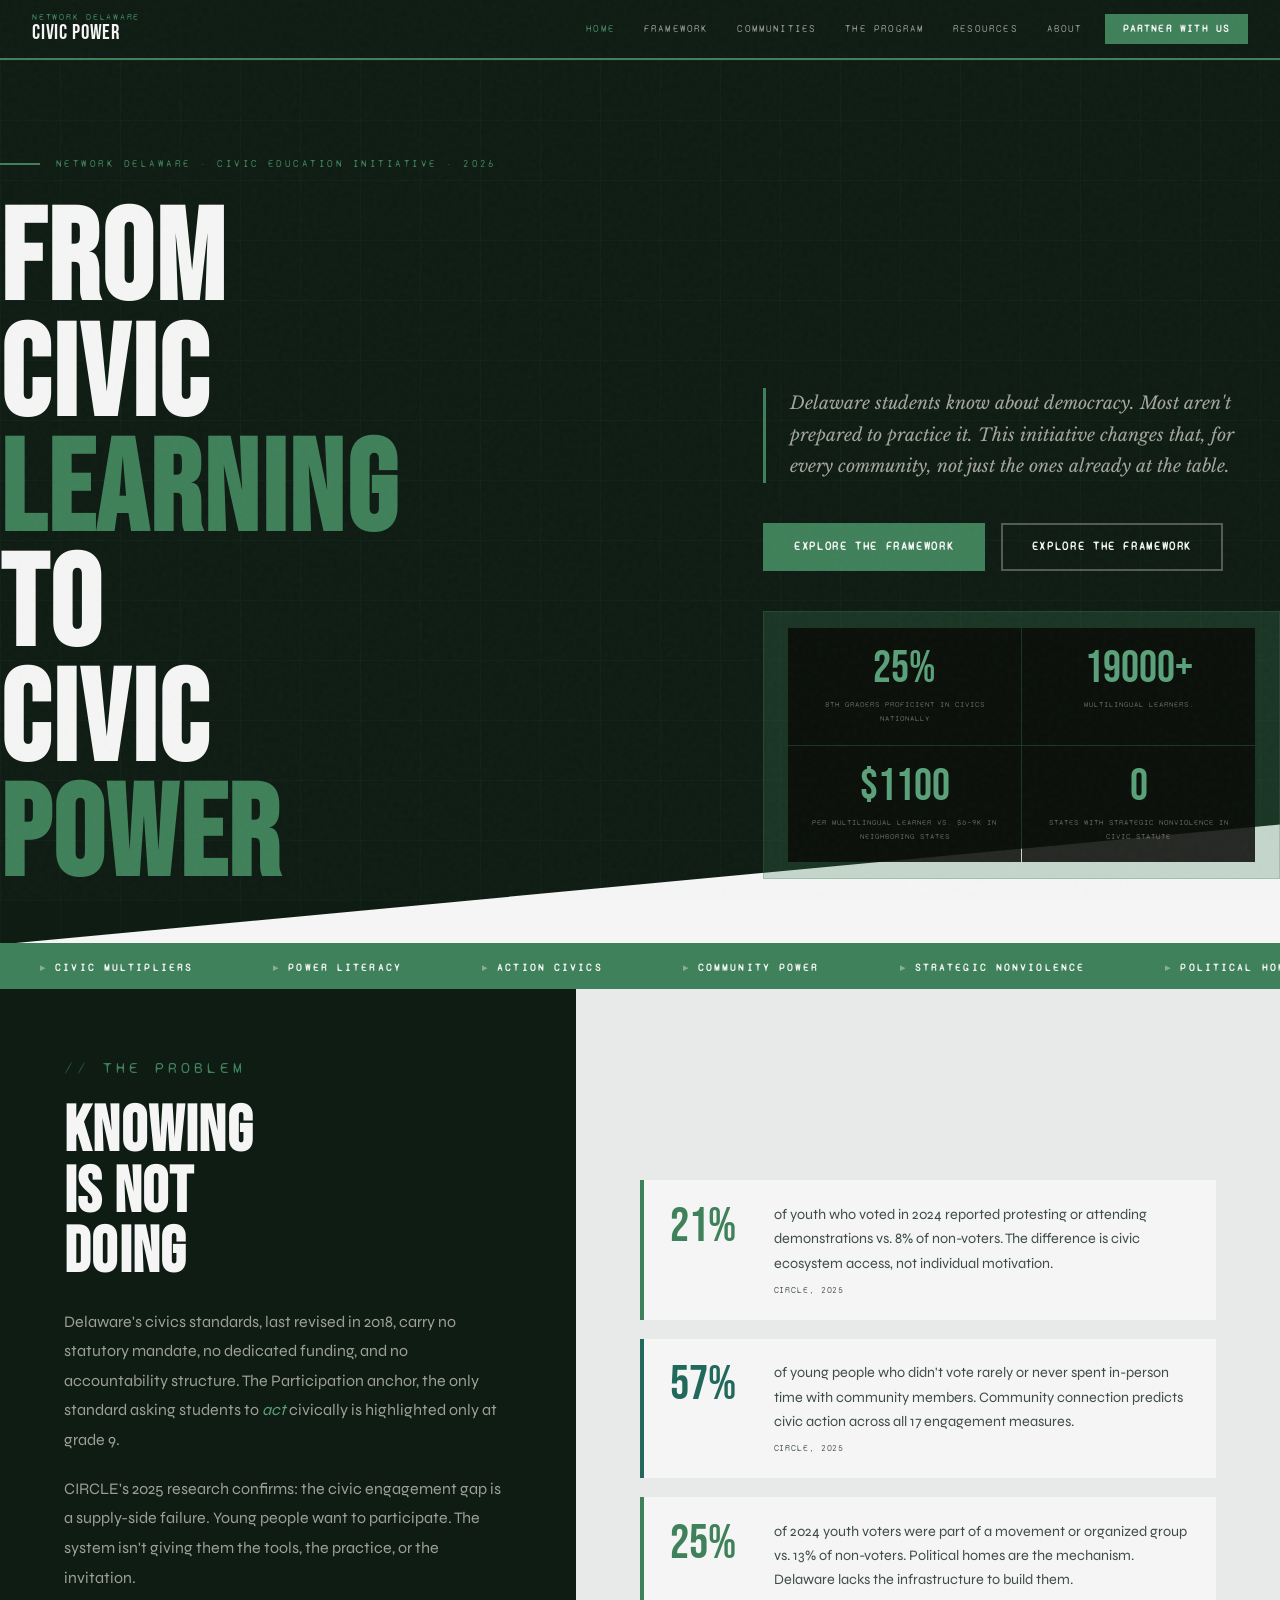
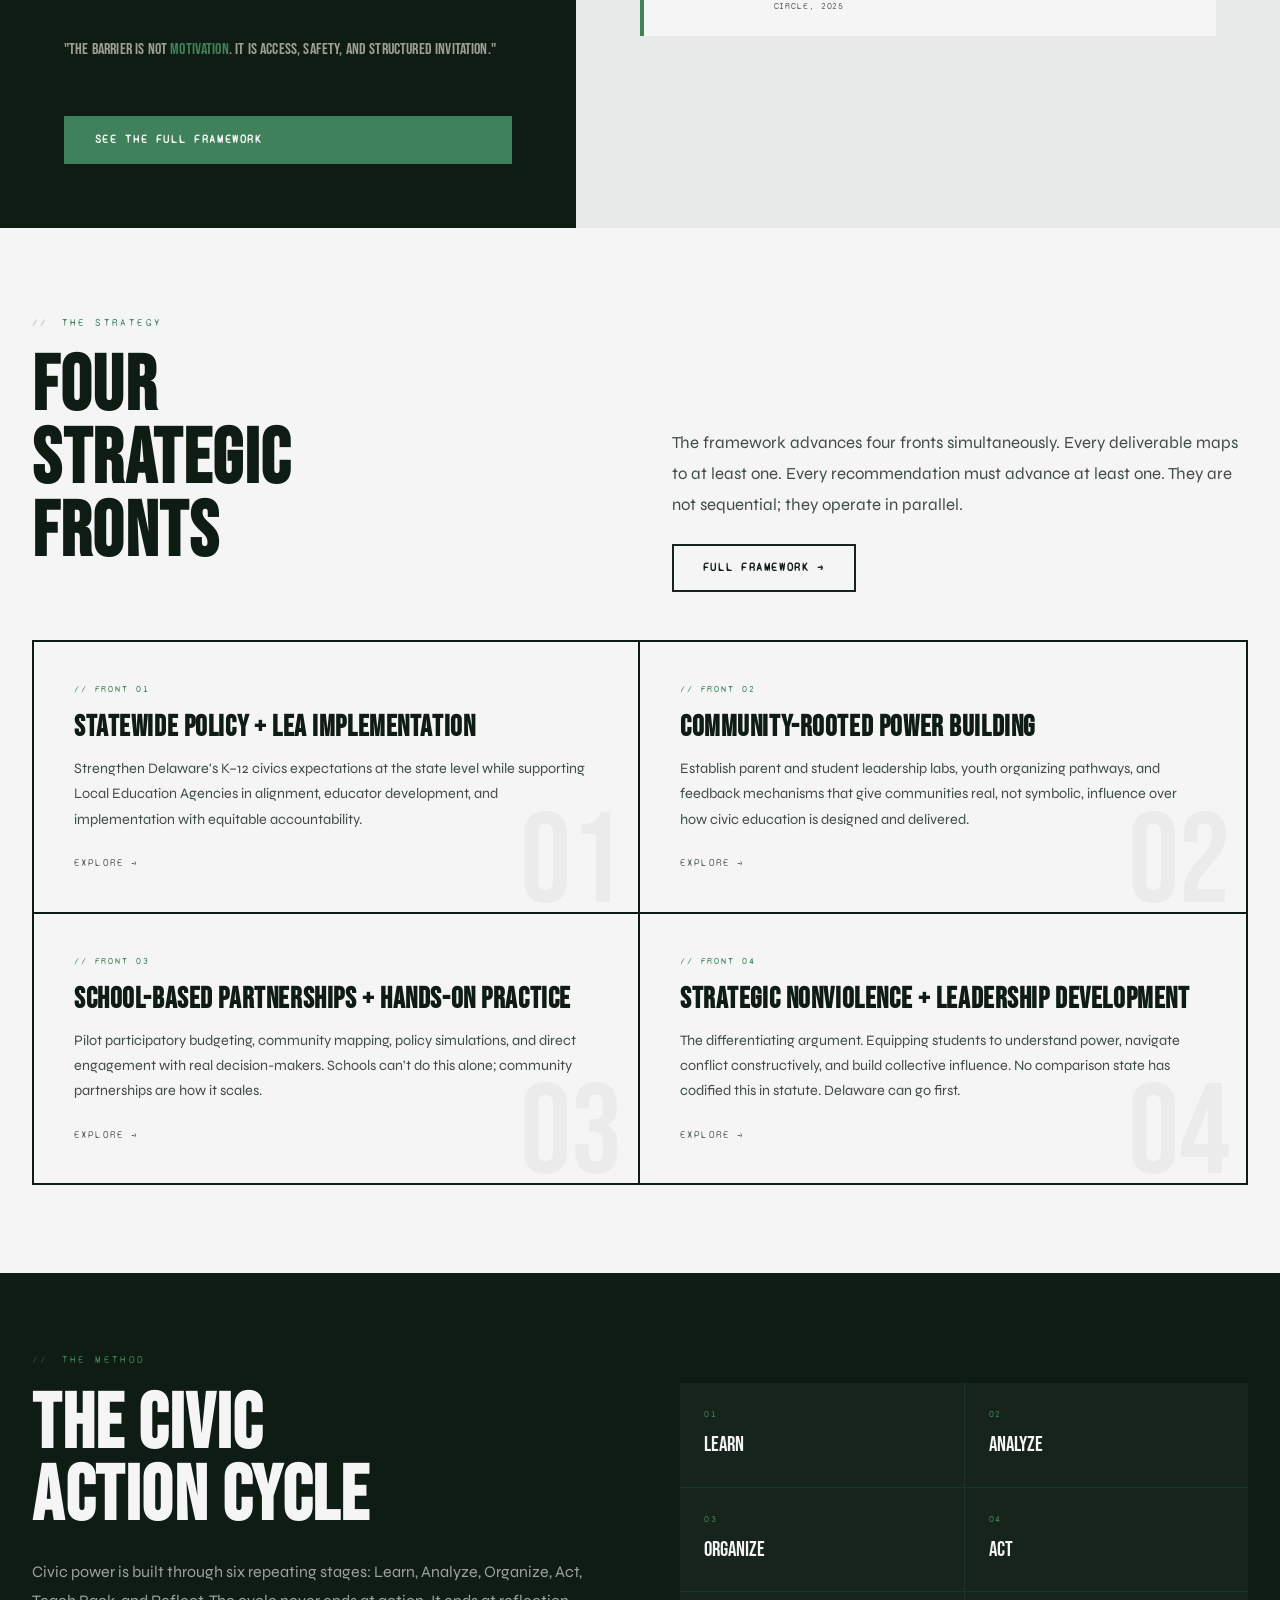
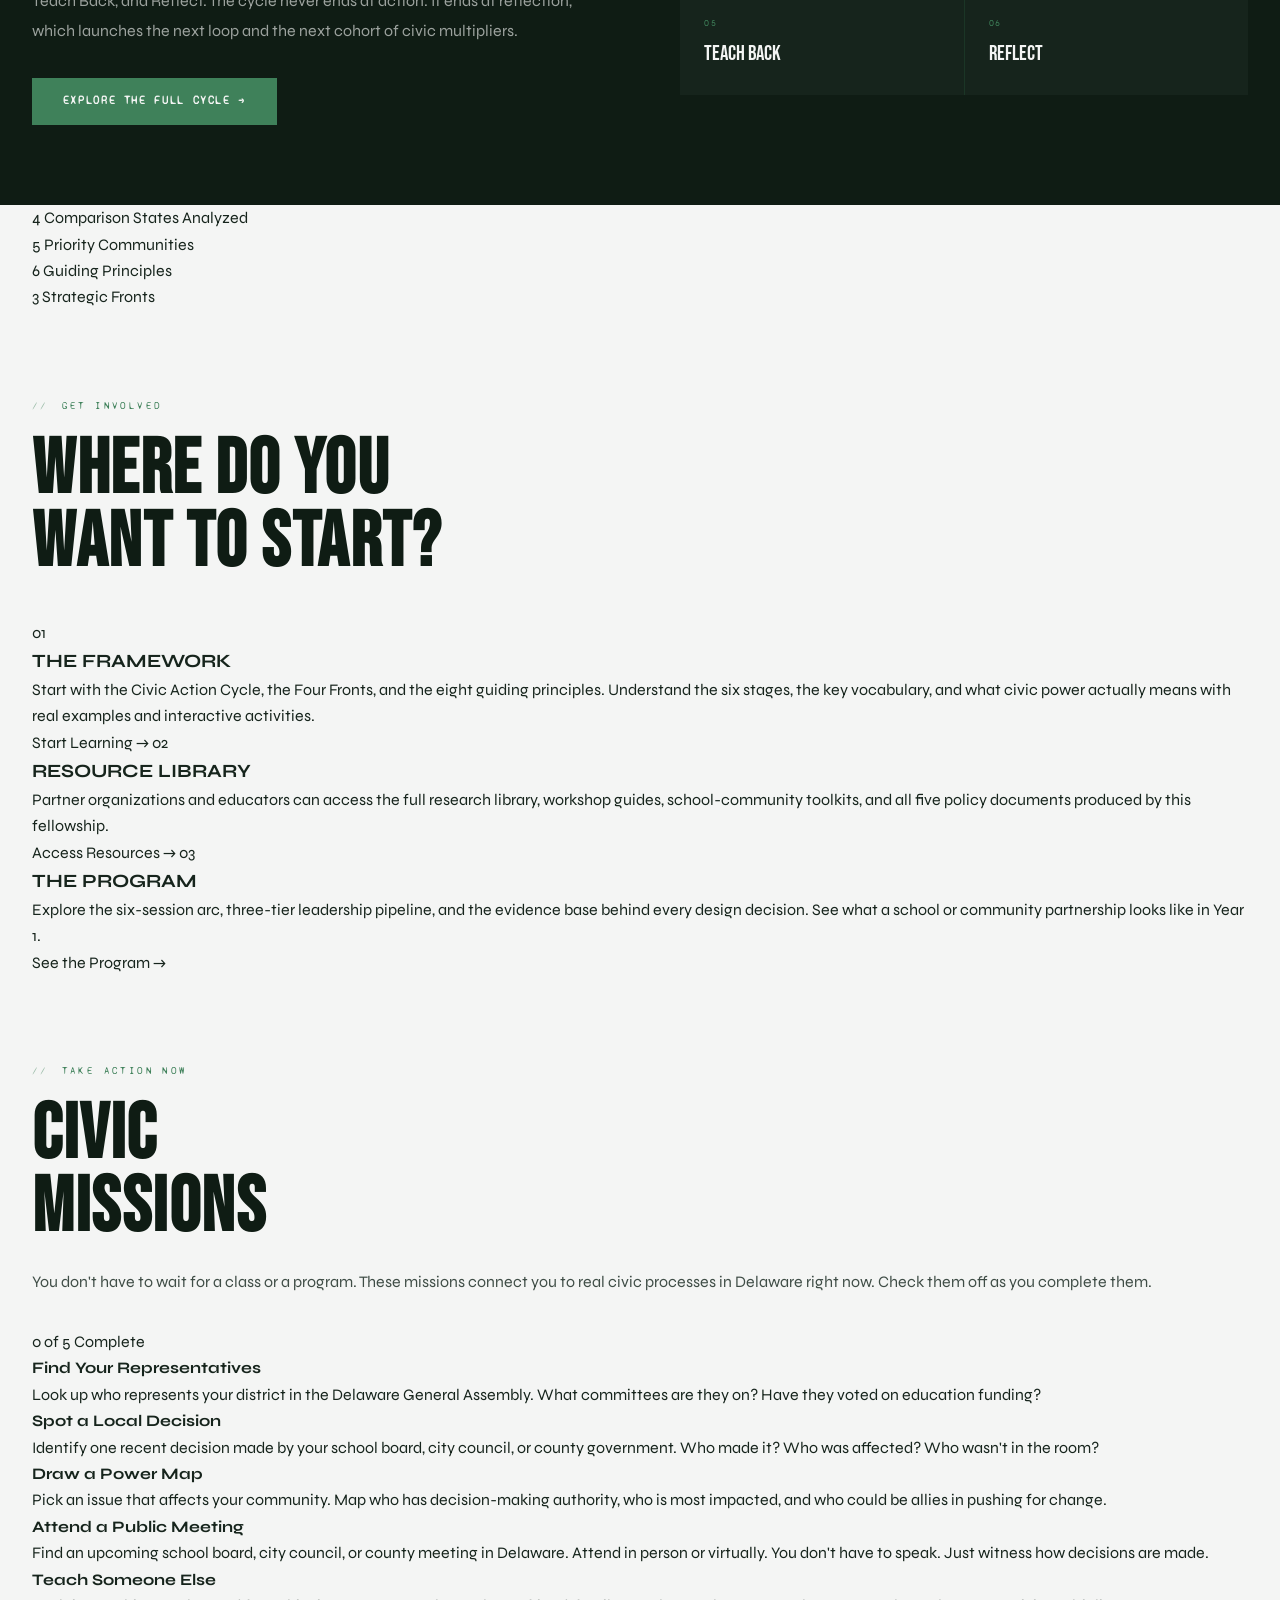
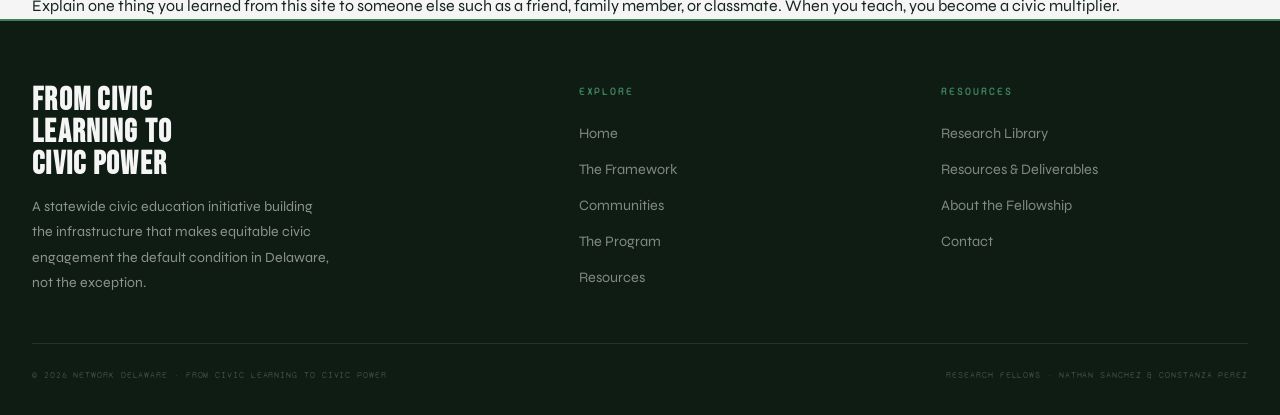
==== commit d7e545f9: "Change learning links to framework links in index.html Updated links and content to focus on the fra" ====
--- a/index.html
+++ b/index.html
@@ -218,7 +218,7 @@
           <div class="hero-right">
             <p class="hero-sub">Delaware students know about democracy. Most aren't prepared to practice it. This initiative changes that, for every community, not just the ones already at the table.</p>
             <div class="hero-btns">
-              <a href="learn.html" class="btn btn-gold">Start Learning</a>
+              <a href="framework.html" class="btn btn-gold">Explore the Framework</a>
               <a href="framework.html" class="btn btn-ghost">Explore the Framework</a>
             </div>
             <div class="hero-ticker" aria-label="Key statistics">
@@ -390,10 +390,10 @@
         <p class="section-label reveal">Get Involved</p>
         <h2 class="section-title reveal" id="involved-heading" style="margin-bottom:2.5rem">WHERE DO YOU<br>WANT TO START?</h2>
         <div class="involved-grid">
-          <a href="learn.html" class="involved-card reveal">
+          <a href="framework.html" class="involved-card reveal">
             <span class="inv-num">01</span>
-            <h3>LEARN</h3>
-            <p>Start with the Civic Action Cycle. Understand the six stages, the key vocabulary, and what civic power actually means with real examples and interactive activities.</p>
+            <h3>THE FRAMEWORK</h3>
+            <p>Start with the Civic Action Cycle, the Four Fronts, and the eight guiding principles. Understand the six stages, the key vocabulary, and what civic power actually means with real examples and interactive activities.</p>
             <span class="inv-arrow">Start Learning →</span>
           </a>
           <a href="resources.html" class="involved-card reveal reveal-delay-1">
@@ -472,4 +472,4 @@
   <div id="footer-placeholder"></div>
   <script src="scripts/main.js"></script>
 </body>
-</html>+</html>
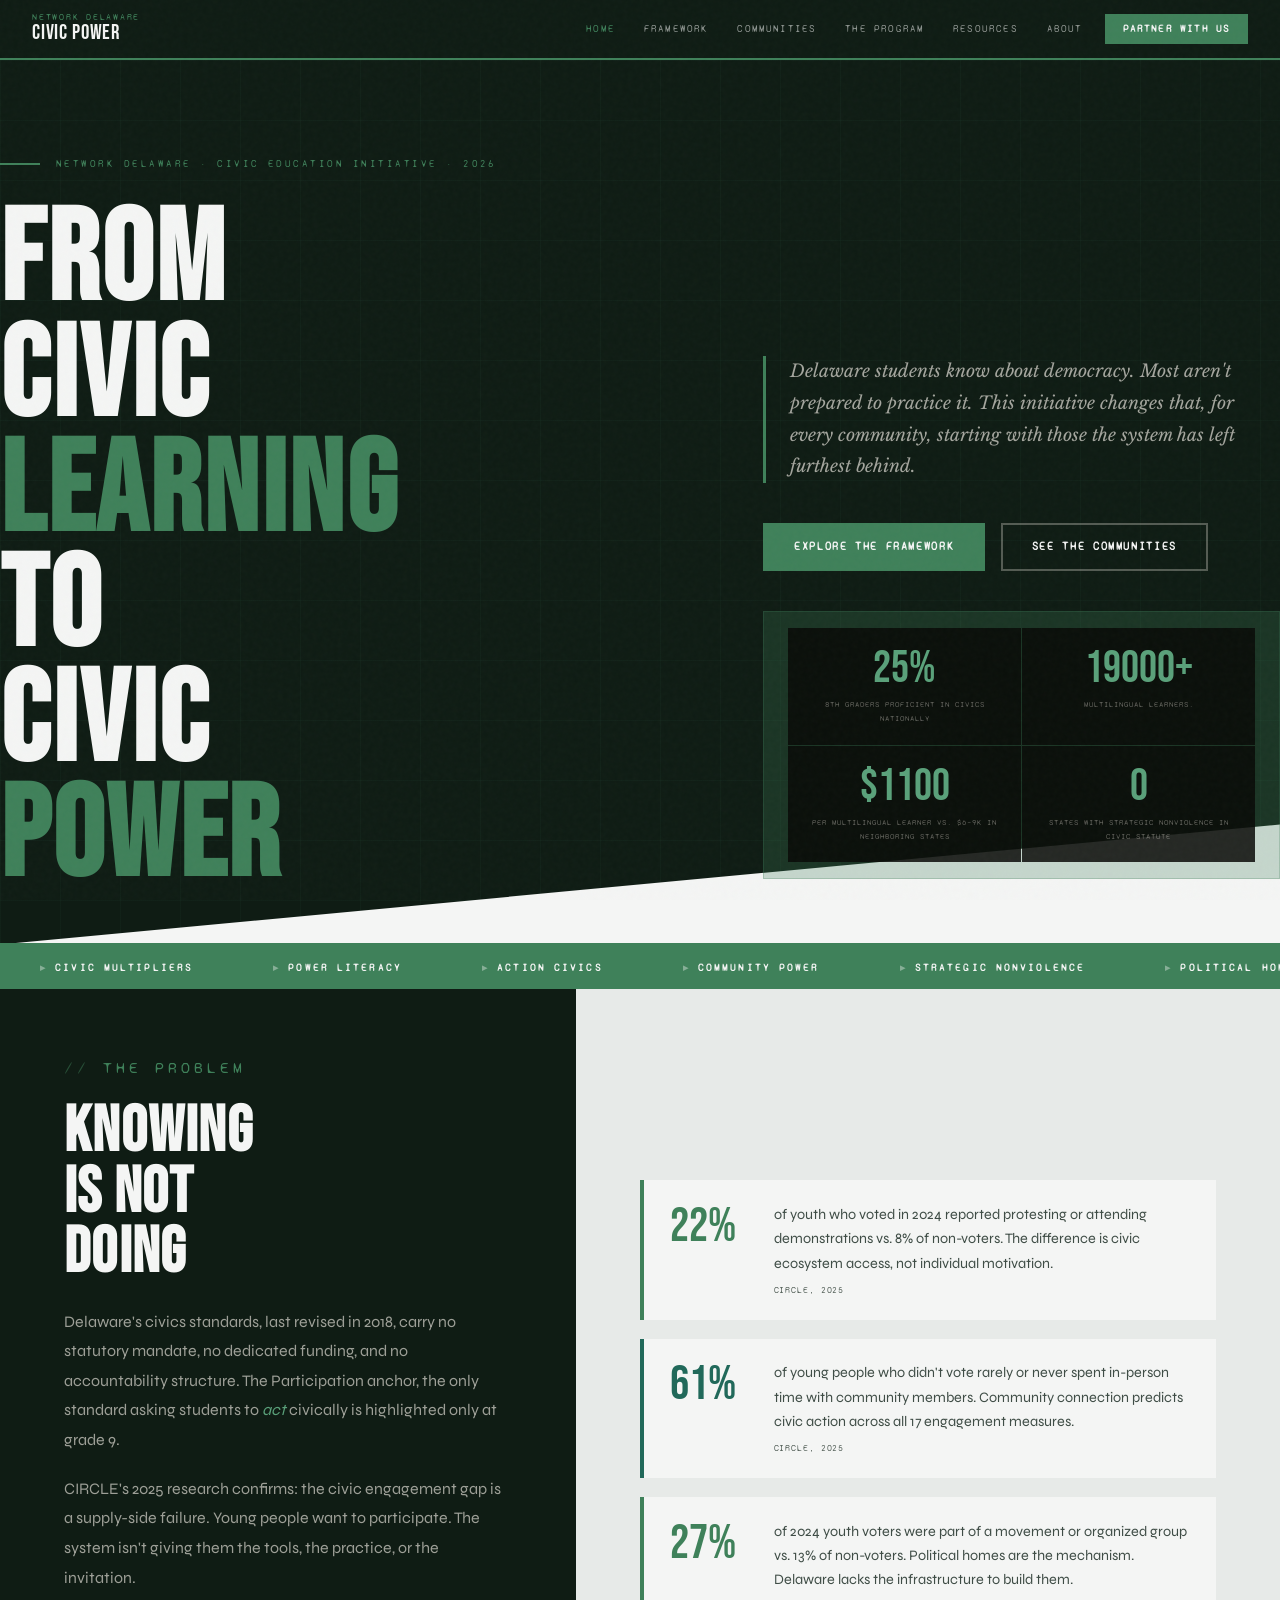
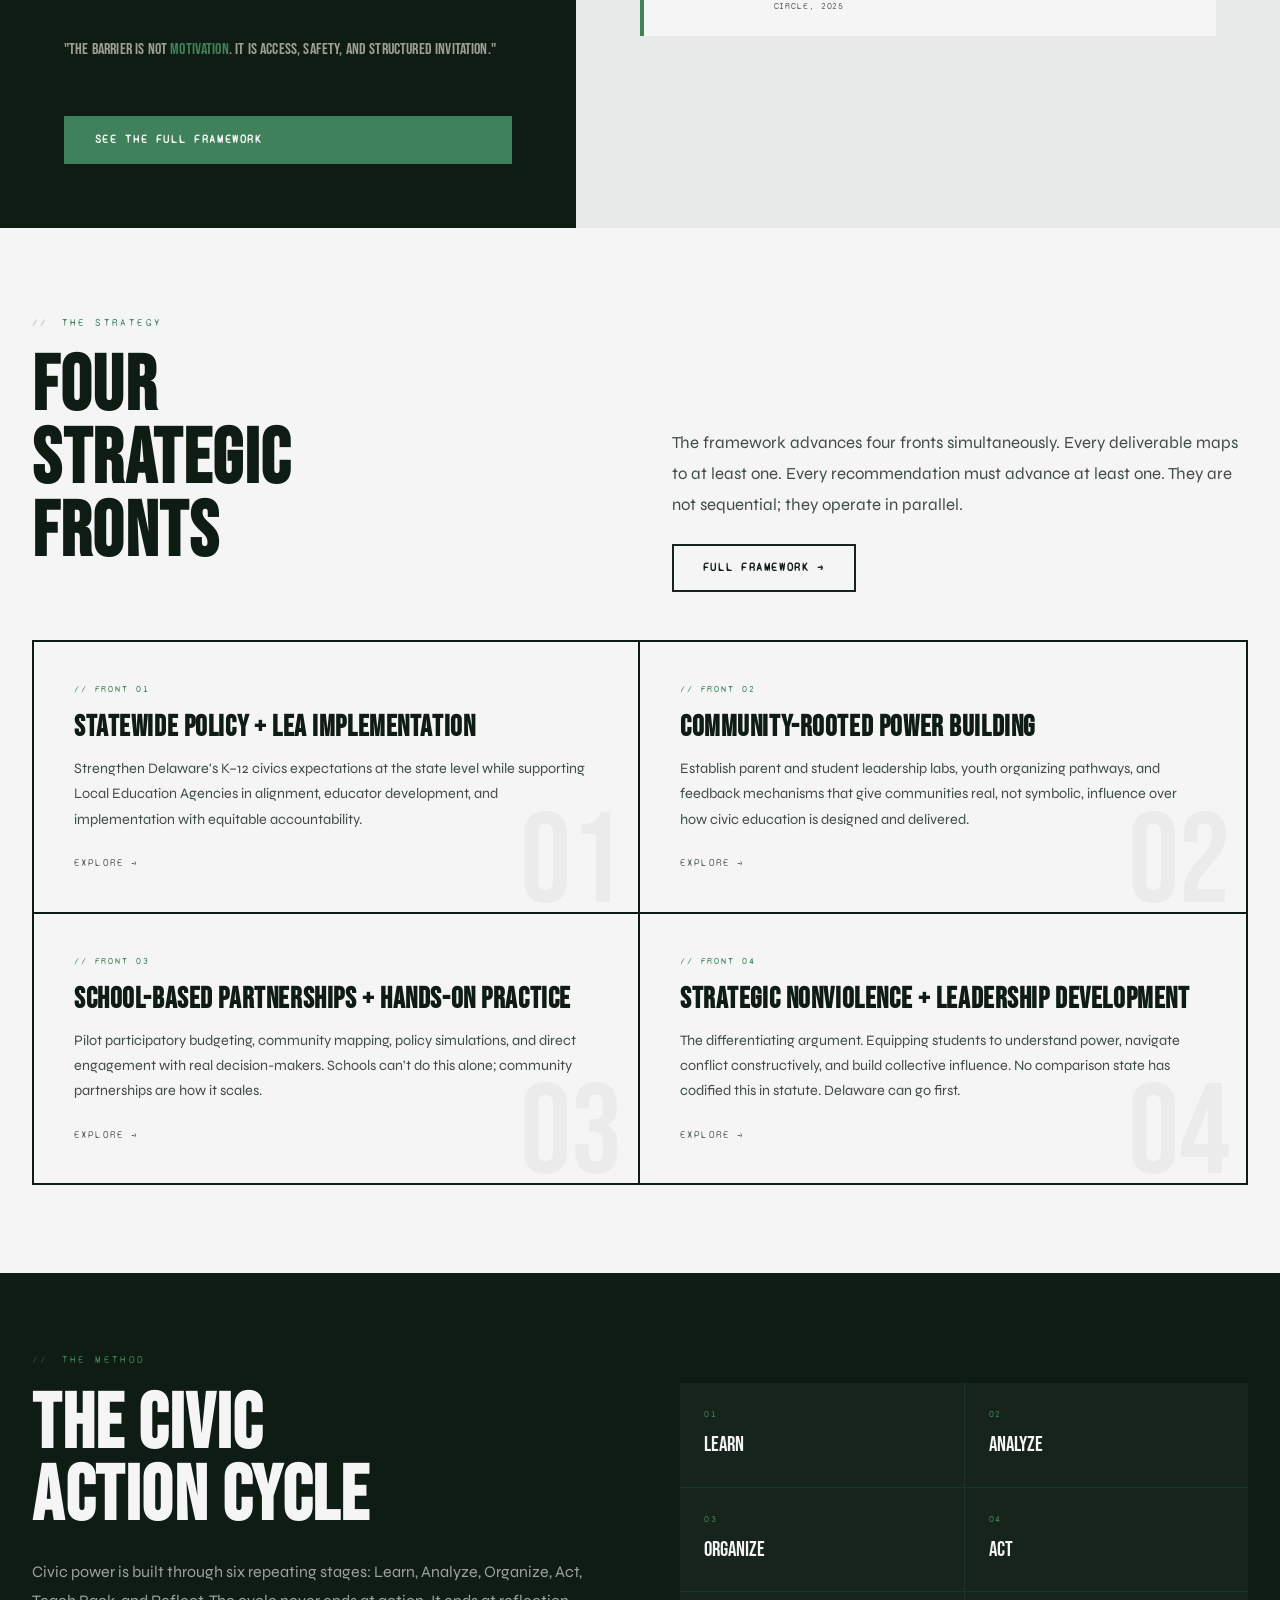
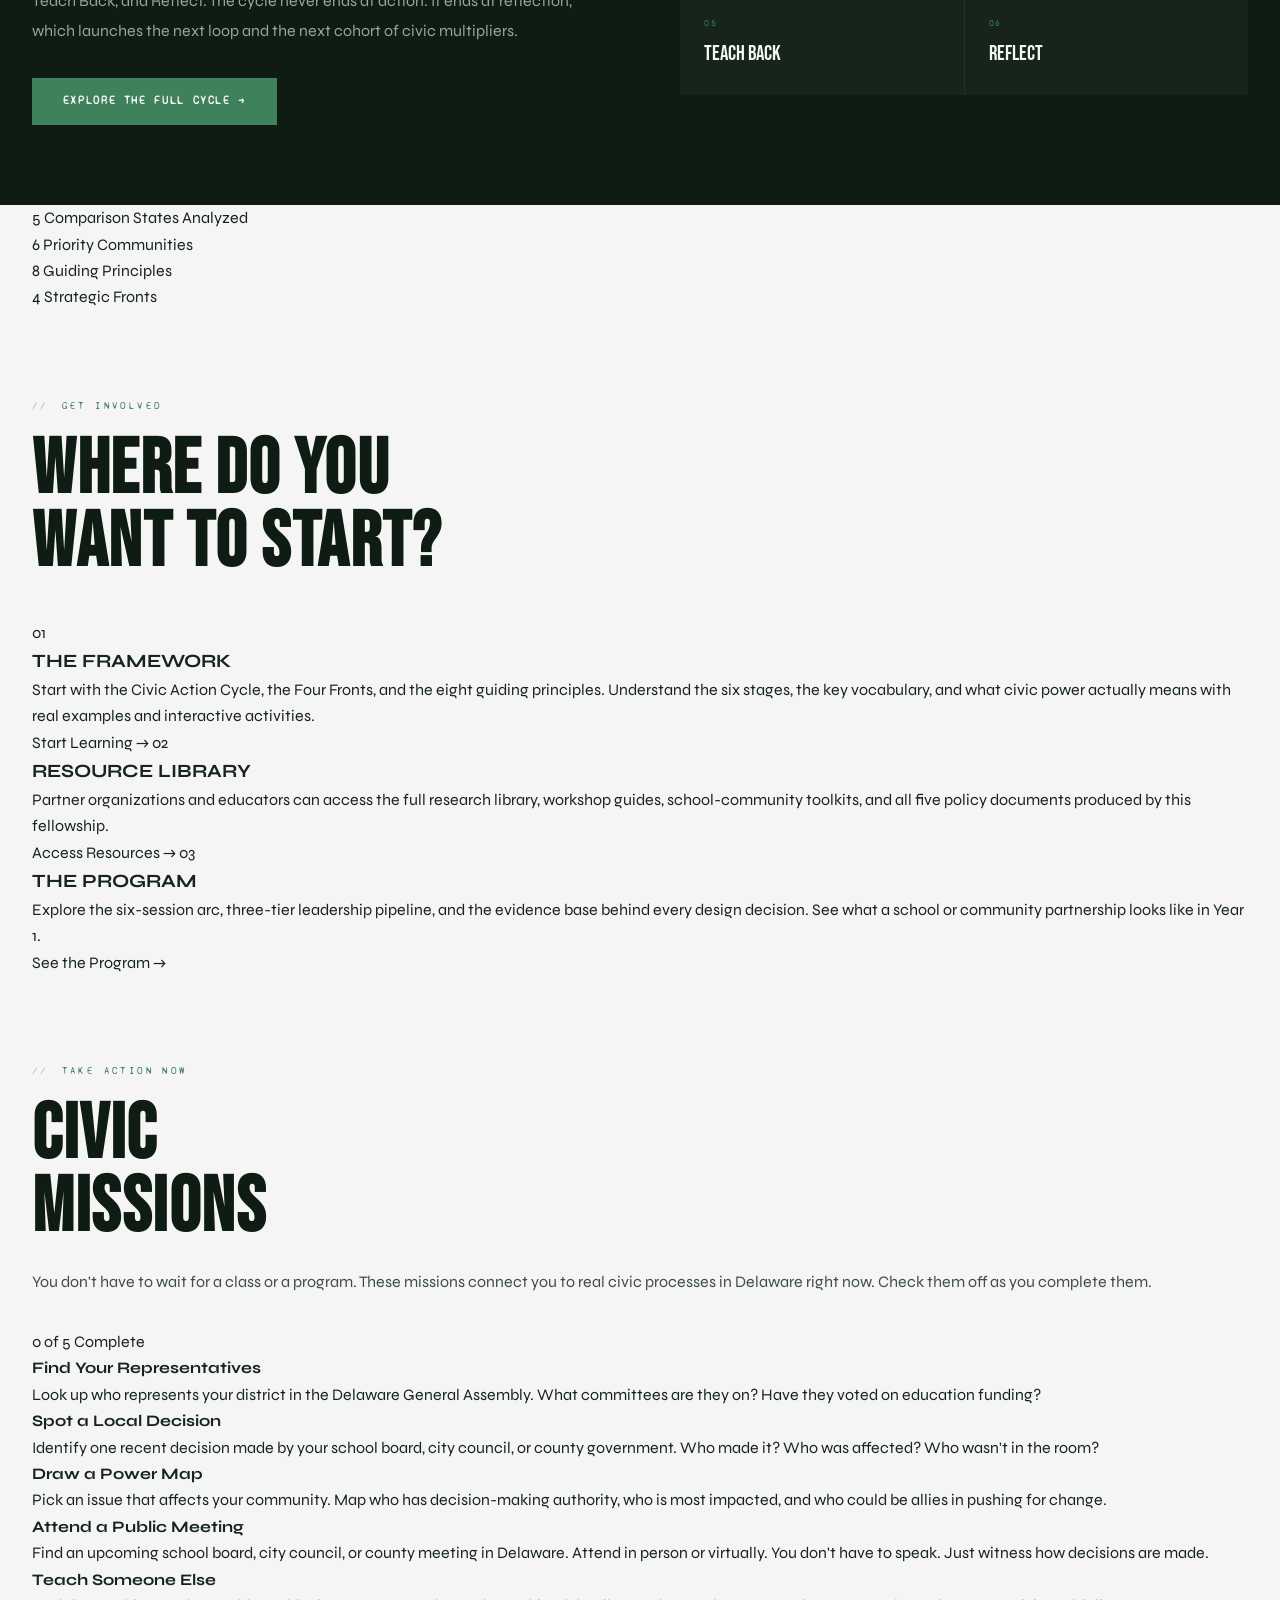
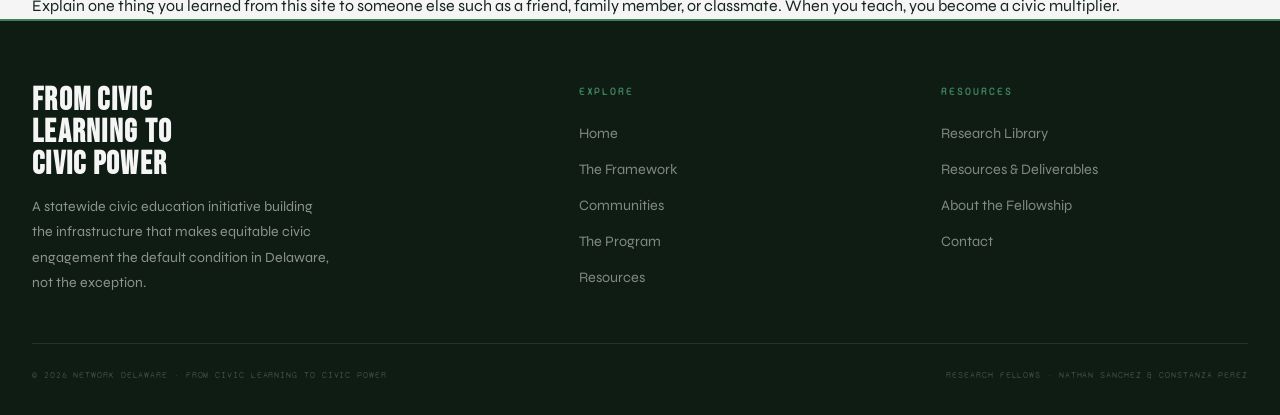
==== commit be6f0f7a: "Add files via upload" ====
--- a/index.html
+++ b/index.html
@@ -216,10 +216,10 @@
             </h1>
           </div>
           <div class="hero-right">
-            <p class="hero-sub">Delaware students know about democracy. Most aren't prepared to practice it. This initiative changes that, for every community, not just the ones already at the table.</p>
+            <p class="hero-sub">Delaware students know about democracy. Most aren't prepared to practice it. This initiative changes that, for every community, starting with those the system has left furthest behind.</p>
             <div class="hero-btns">
               <a href="framework.html" class="btn btn-gold">Explore the Framework</a>
-              <a href="framework.html" class="btn btn-ghost">Explore the Framework</a>
+              <a href="communities.html" class="btn btn-ghost">See the Communities</a>
             </div>
             <div class="hero-ticker" aria-label="Key statistics">
               <div class="ticker-cell">
